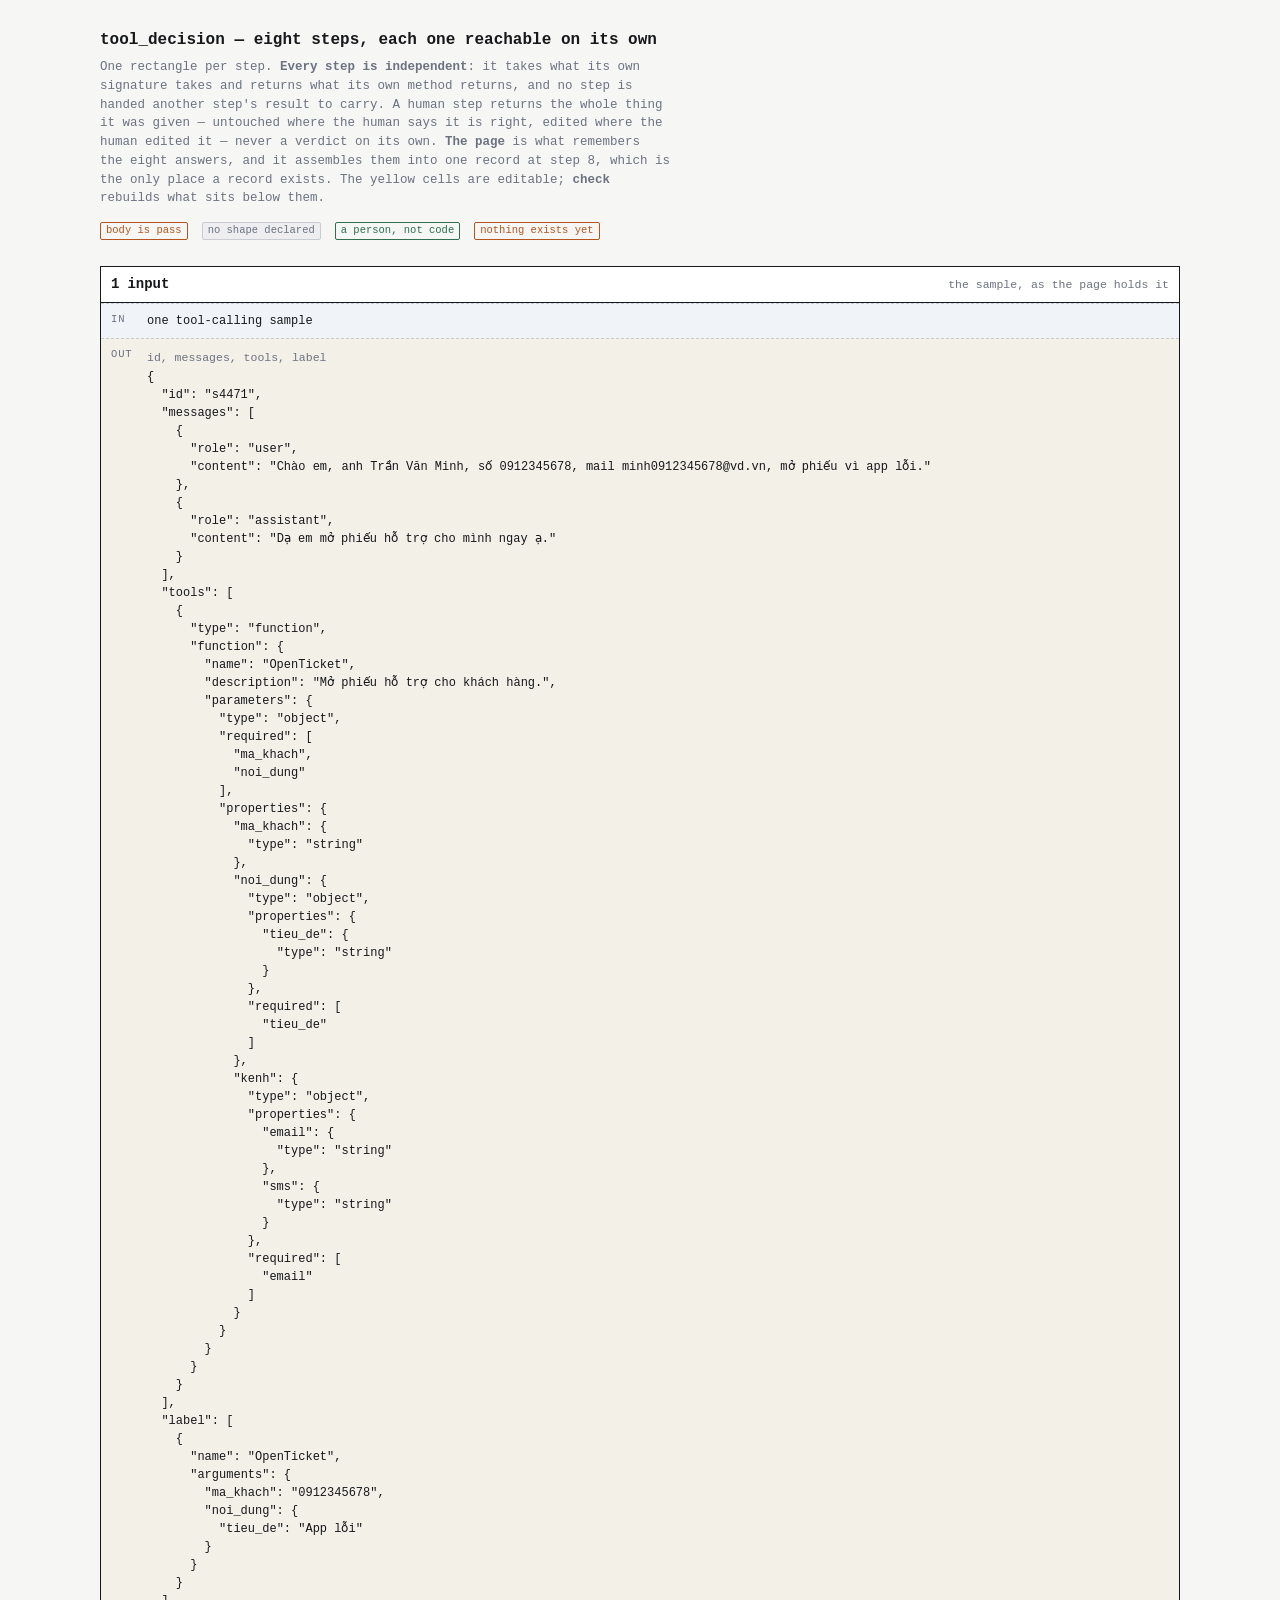
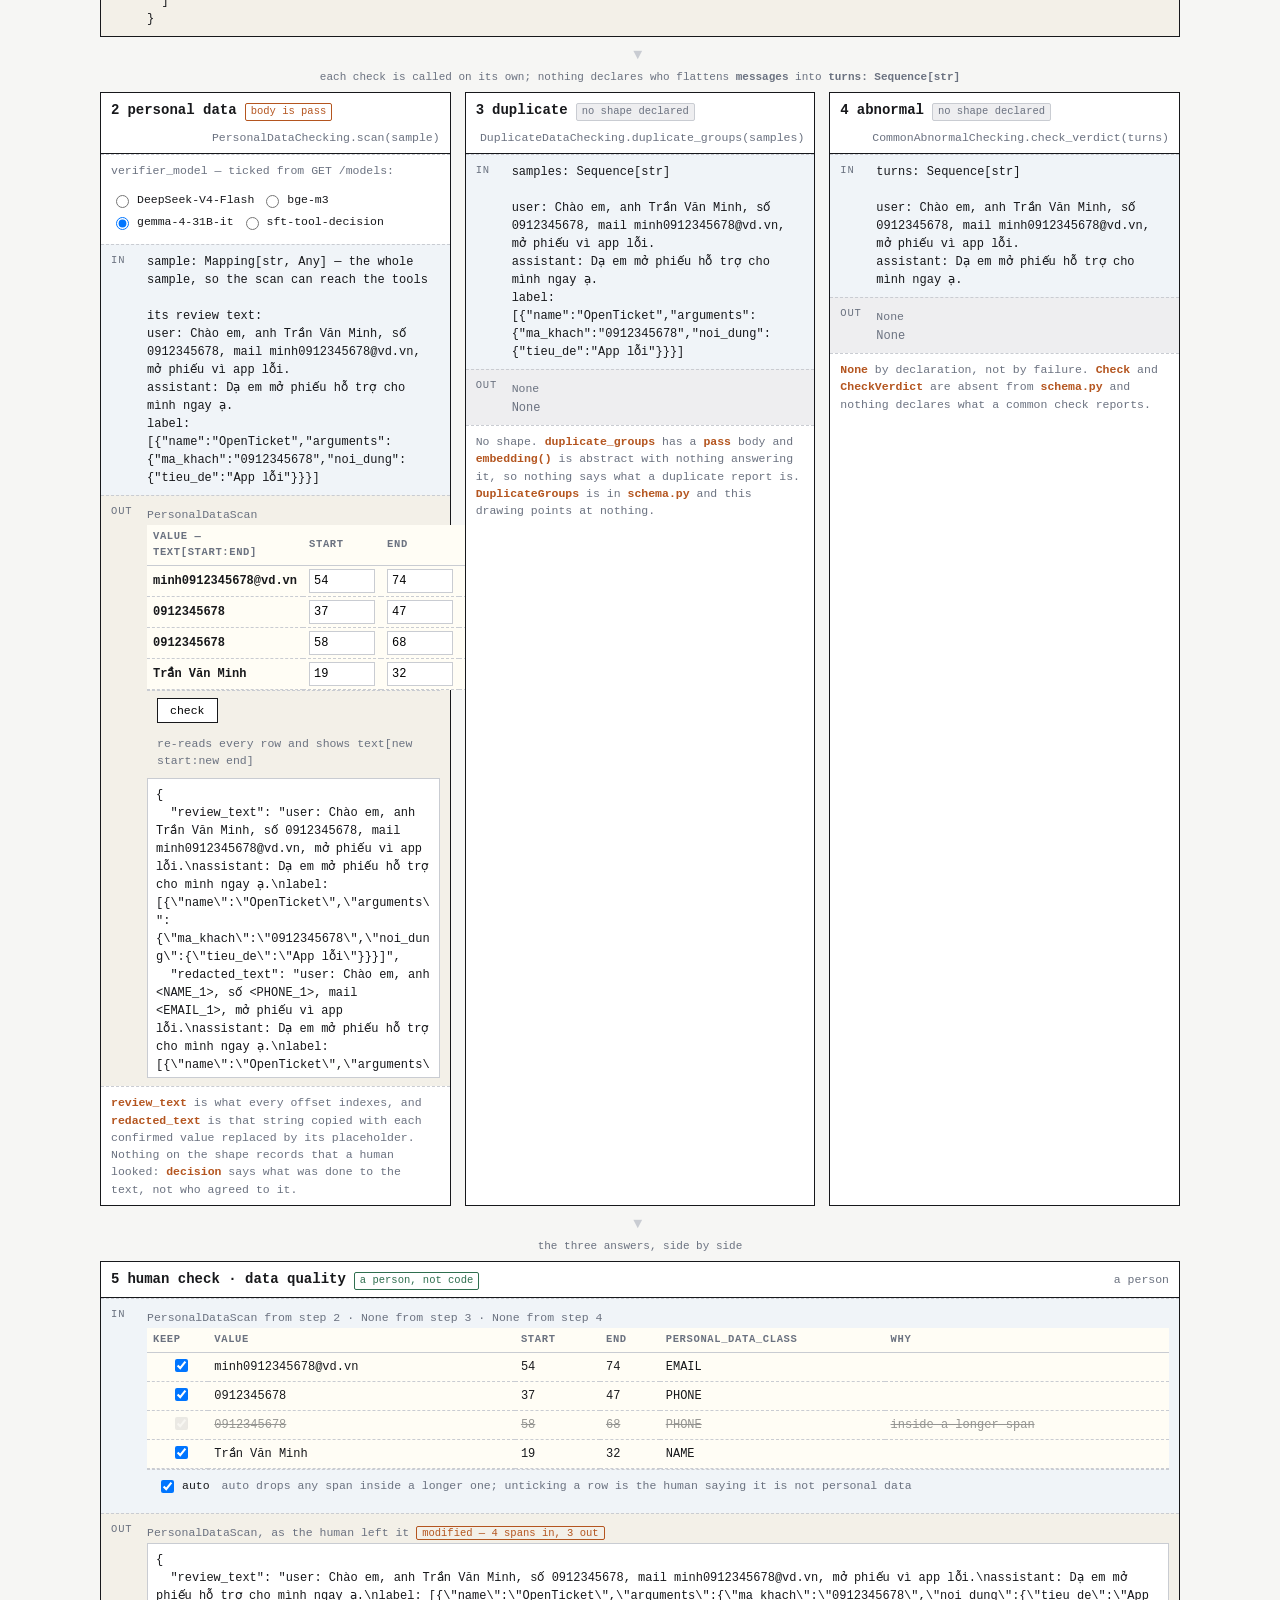
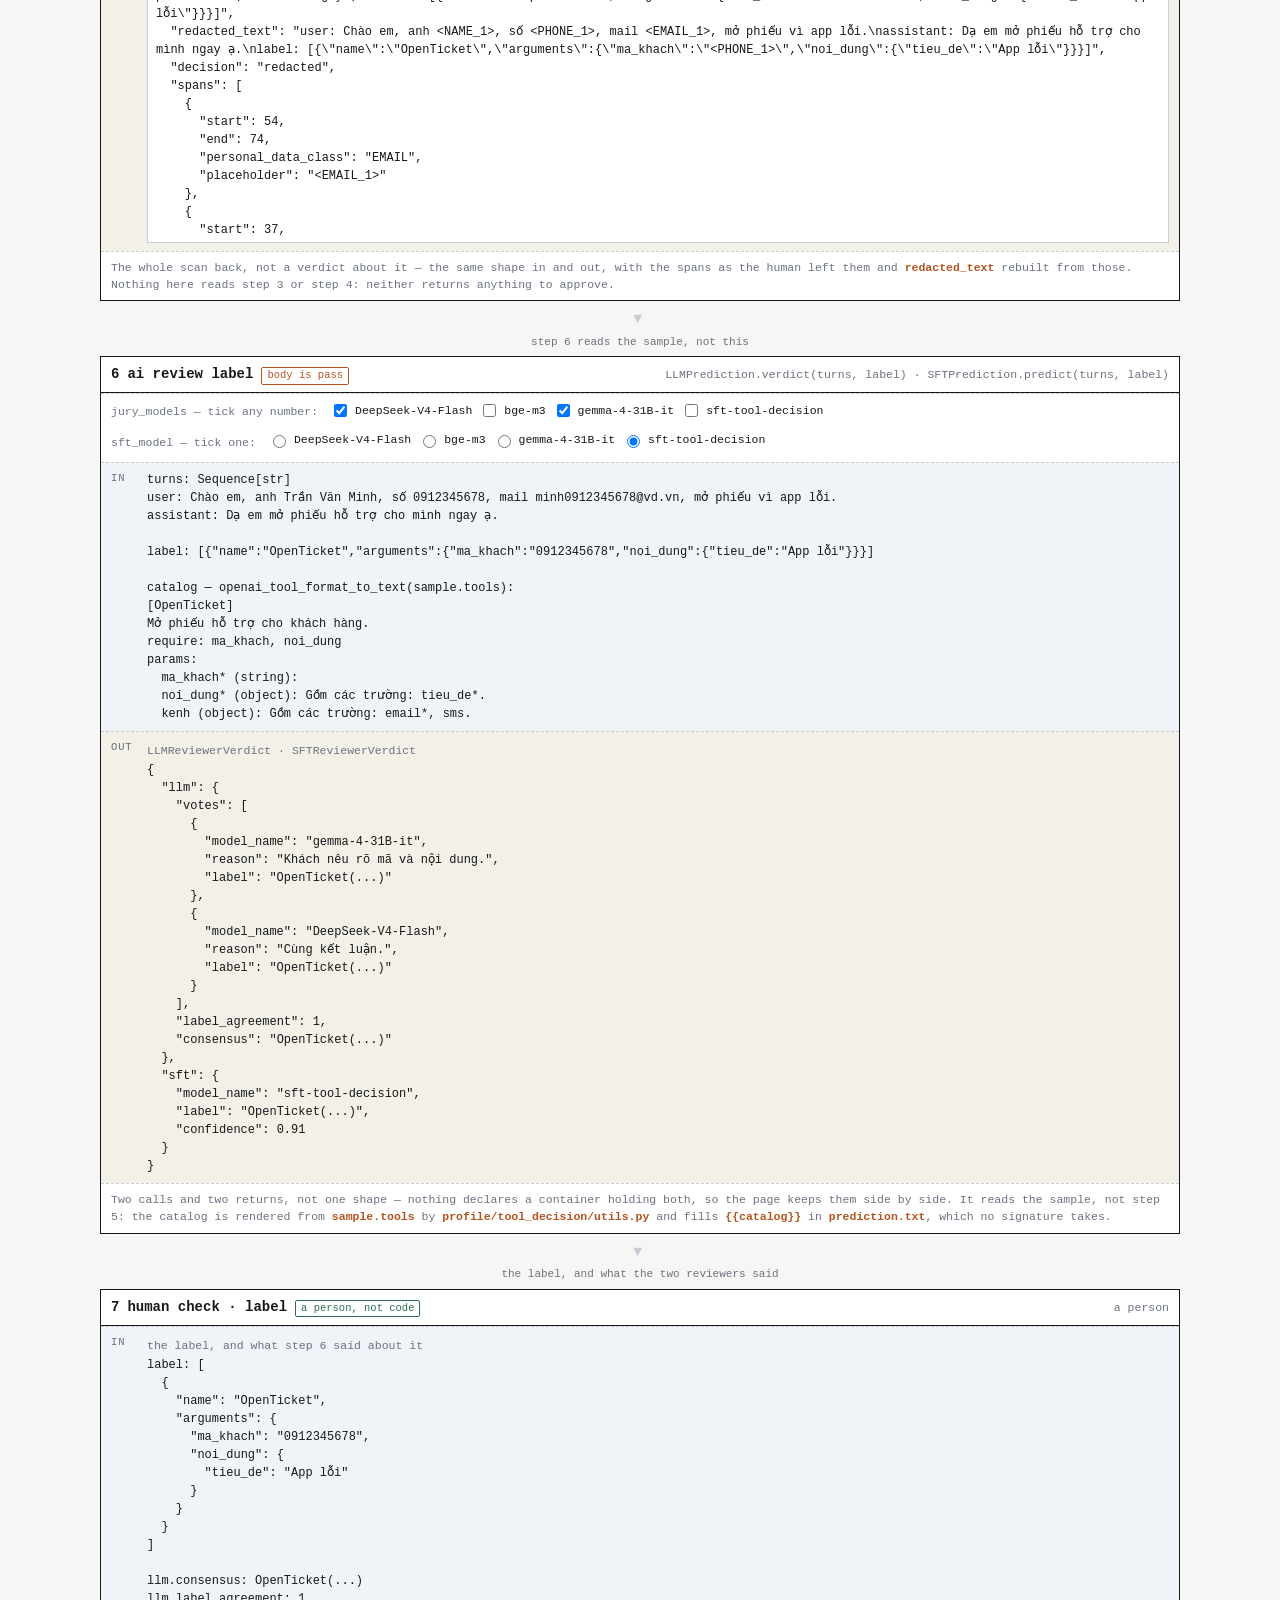
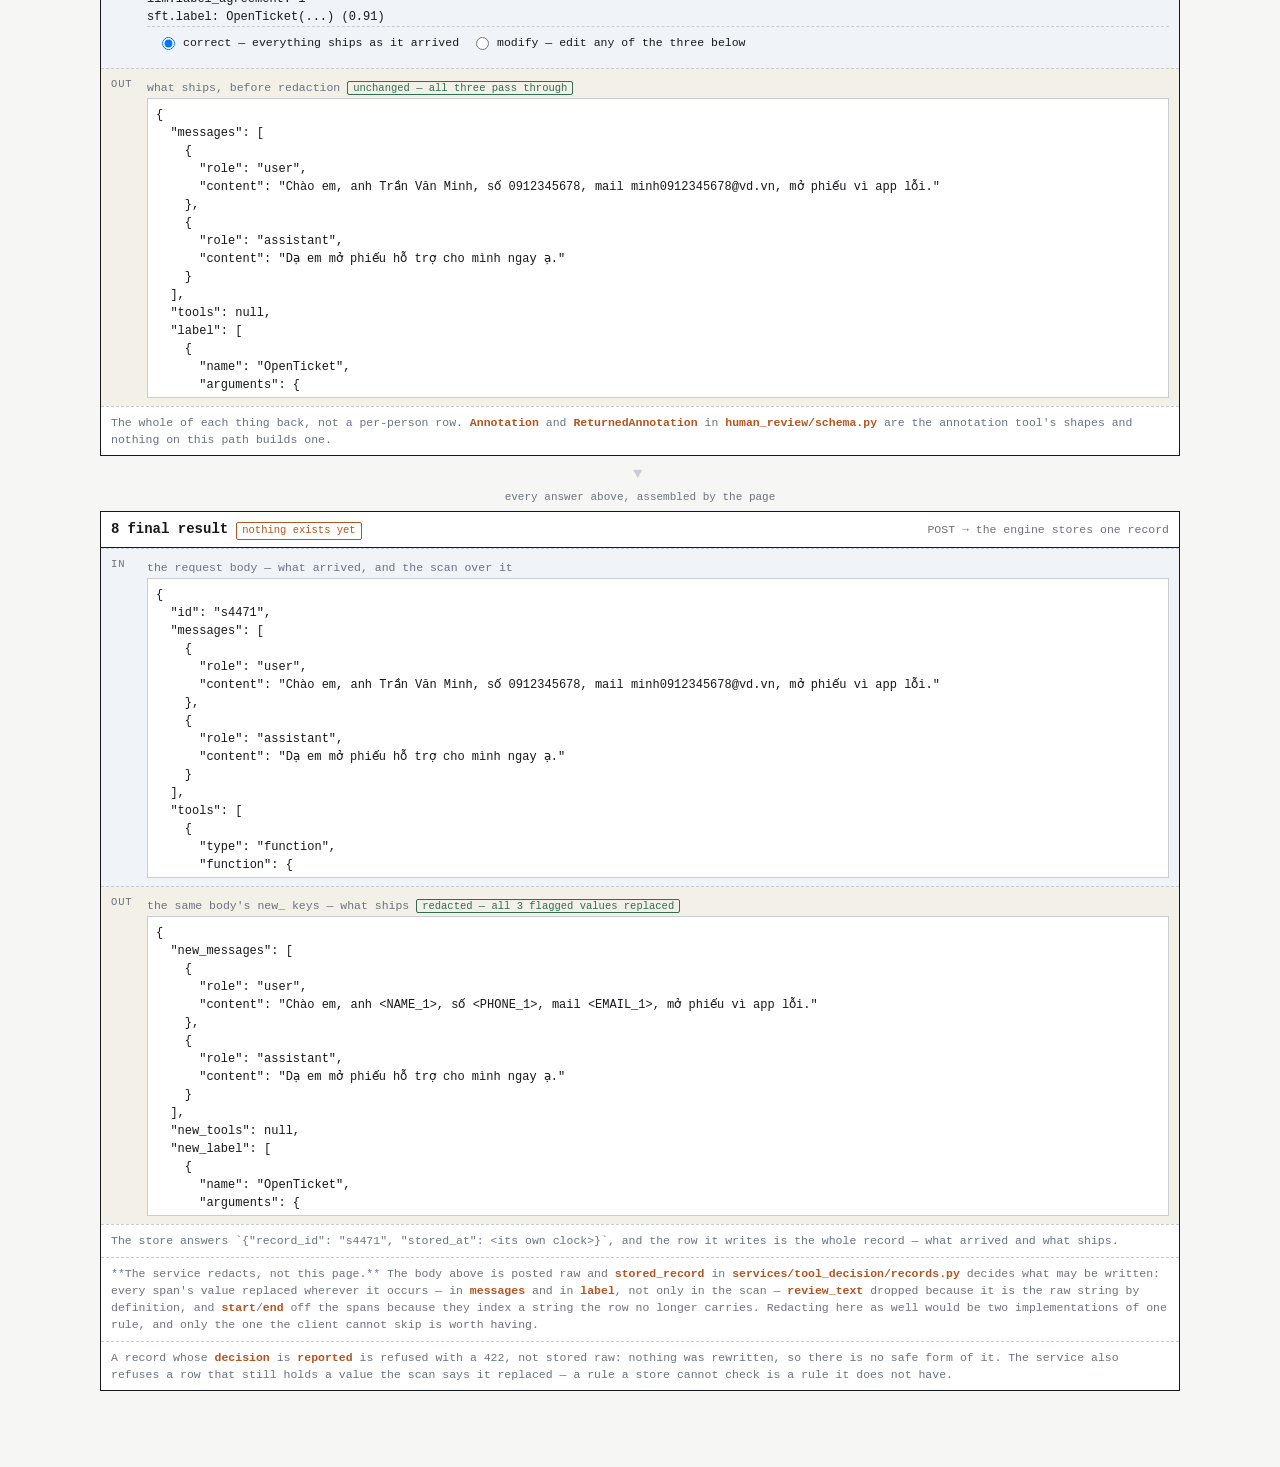
==== src/dataforce/edge/static/index.html @ 1a8d6931 "feat(edge): a services axis, the store, and a page that draws the flow `services/tool_decision/` is " ====
<!doctype html>
<meta charset="utf-8">
<meta name="viewport" content="width=device-width, initial-scale=1">
<title>tool_decision · the flow</title>
<style>
  :root {
    --ink: #17181b; --dim: #6b7280; --line: #c9ccd2; --bg: #f6f6f4;
    --box: #fff; --in: #f0f4f8; --out: #f3f0e8; --none: #eeeef0;
    --mark: #b4551f; --ok: #2f6f4f; --edit: #fffdf5;
  }
  * { box-sizing: border-box; }
  body {
    margin: 0; padding: 28px 20px 80px; background: var(--bg); color: var(--ink);
    font: 14px/1.5 ui-monospace, "SF Mono", Menlo, Consolas, monospace;
  }
  header, main { max-width: 1080px; margin: 0 auto; }
  header { margin-bottom: 26px; }
  h1 { font-size: 16px; font-weight: 600; margin: 0 0 6px; }
  .sub { color: var(--dim); font-size: 12.5px; max-width: 76ch; }
  .legend { margin-top: 14px; display: flex; flex-wrap: wrap; gap: 6px 14px; font-size: 11.5px; }

  .row { display: grid; gap: 14px; }
  .row.fan { grid-template-columns: repeat(3, 1fr); }
  @media (max-width: 820px) { .row.fan { grid-template-columns: 1fr; } }

  .arrow { color: var(--line); text-align: center; padding: 8px 0 6px; font-size: 15px; letter-spacing: .3em; }
  .arrow span { color: var(--dim); font-size: 11px; letter-spacing: 0; display: block; margin-top: 2px; }

  .step { border: 1.5px solid var(--ink); background: var(--box); }
  .head { border-bottom: 1.5px solid var(--ink); padding: 7px 10px;
          display: flex; align-items: baseline; gap: 8px; flex-wrap: wrap; }
  .n { font-weight: 700; }
  .title { font-weight: 600; }
  .src { color: var(--dim); font-size: 11.5px; margin-left: auto; }
  .tag { font-size: 10.5px; border: 1px solid var(--line); padding: 0 5px; border-radius: 2px; color: var(--dim); }
  .tag.pass { color: var(--mark); border-color: var(--mark); }
  .tag.noshape { color: var(--dim); background: var(--none); }
  .tag.person { color: var(--ok); border-color: var(--ok); }
  .tag.none { color: var(--mark); border-color: var(--mark); }

  .io { display: grid; grid-template-columns: 46px 1fr; border-top: 1px dashed var(--line); }
  .io .lab { padding: 8px 0 8px 10px; font-size: 10.5px; color: var(--dim);
             letter-spacing: .08em; text-transform: uppercase; }
  .io .val { padding: 8px 10px 8px 0; min-width: 0; }
  .io.in { background: var(--in); } .io.out { background: var(--out); } .io.nul { background: var(--none); }
  pre { margin: 0; white-space: pre-wrap; word-break: break-word; font-size: 12px; }
  pre.big { max-height: 300px; overflow: auto; background: #fff; border: 1px solid var(--line); padding: 7px 8px; }
  .nul pre { color: var(--dim); }
  .why { color: var(--dim); font-size: 11.5px; padding: 7px 10px; border-top: 1px dashed var(--line); }
  .why b { color: var(--mark); font-weight: 600; }

  table { border-collapse: collapse; width: 100%; font-size: 12px; background: var(--edit); }
  th { text-align: left; font-weight: 600; font-size: 10.5px; color: var(--dim);
       text-transform: uppercase; letter-spacing: .06em; padding: 4px 6px; border-bottom: 1px solid var(--line); }
  td { padding: 3px 6px; border-bottom: 1px dashed var(--line); vertical-align: middle; }
  input, textarea { font: inherit; font-size: 12px; border: 1px solid var(--line); background: #fff;
                    padding: 2px 4px; width: 100%; min-width: 0; }
  textarea { min-height: 68px; resize: vertical; background: var(--edit); }
  input.num { width: 5.5em; }
  .value { font-weight: 600; }
  .value.bad { color: var(--mark); font-weight: 400; }
  .dropped { opacity: .45; text-decoration: line-through; }
  button { font: inherit; font-size: 11.5px; border: 1.5px solid var(--ink); background: #fff;
           padding: 3px 12px; cursor: pointer; }
  button:hover { background: var(--ink); color: #fff; }
  .bar { padding: 7px 10px 9px; display: flex; align-items: center; gap: 12px;
         flex-wrap: wrap; font-size: 11.5px; border-top: 1px dashed var(--line); }
  label.mode { display: inline-flex; align-items: center; gap: 5px; cursor: pointer; }
  label.mode input { width: auto; }
  .note { color: var(--dim); }
  .state { font-size: 10.5px; border: 1px solid var(--ok); color: var(--ok); padding: 0 5px; border-radius: 2px; }
  .state.edited { border-color: var(--mark); color: var(--mark); }
  .hidden { display: none; }
</style>

<header>
  <h1>tool_decision — eight steps, each one reachable on its own</h1>
  <div class="sub">
    One rectangle per step. <b>Every step is independent</b>: it takes what its own signature takes
    and returns what its own method returns, and no step is handed another step's result to carry.
    A human step returns the whole thing it was given — untouched where the human says it is right,
    edited where the human edited it — never a verdict on its own. <b>The page</b> is what remembers
    the eight answers, and it assembles them into one record at step 8, which is the only place a
    record exists. The yellow cells are editable; <b>check</b> rebuilds what sits below them.
  </div>
  <div class="legend">
    <span class="tag pass">body is <code>pass</code></span>
    <span class="tag noshape">no shape declared</span>
    <span class="tag person">a person, not code</span>
    <span class="tag none">nothing exists yet</span>
  </div>
</header>

<main id="flow"></main>

<script>
// ---------------------------------------------------------------- the sample
const SAMPLE = {
  id: "s4471",
  messages: [
    { role: "user", content: "Chào em, anh Trần Văn Minh, số 0912345678, mail minh0912345678@vd.vn, mở phiếu vì app lỗi." },
    { role: "assistant", content: "Dạ em mở phiếu hỗ trợ cho mình ngay ạ." }
  ],
  tools: [{
    type: "function",
    function: {
      name: "OpenTicket",
      description: "Mở phiếu hỗ trợ cho khách hàng.",
      parameters: {
        type: "object",
        required: ["ma_khach", "noi_dung"],
        properties: {
          ma_khach: { type: "string" },
          noi_dung: { type: "object", properties: { tieu_de: { type: "string" } }, required: ["tieu_de"] },
          kenh: { type: "object", properties: { email: { type: "string" }, sms: { type: "string" } }, required: ["email"] }
        }
      }
    }
  }],
  label: [{ name: "OpenTicket", arguments: { ma_khach: "0912345678", noi_dung: { tieu_de: "App lỗi" } } }]
};

const TURNS = SAMPLE.messages.map(m => m.role + ": " + m.content);
const REVIEW_TEXT = TURNS.join("\n") + "\nlabel: " + JSON.stringify(SAMPLE.label);

const CATALOG =
`[OpenTicket]
Mở phiếu hỗ trợ cho khách hàng.
require: ma_khach, noi_dung
params:
  ma_khach* (string):
  noi_dung* (object): Gồm các trường: tieu_de*.
  kenh (object): Gồm các trường: email*, sms.`;

// Offsets are found in the text rather than written down, so every `start`/`end` is one the check
// button can reproduce.
function spanAt(value, personal_data_class, placeholder, from = 0) {
  const start = REVIEW_TEXT.indexOf(value, from);
  return { start, end: start + value.length, personal_data_class, placeholder };
}

// In the order the four scans are declared, which is what resolves an overlap. The nesting is the
// one the docstring names: the digit run inside the email is in reach of the phone scan too, so
// the same value is claimed twice and step 5 has a real case to resolve.
const EMAIL = spanAt("minh0912345678@vd.vn", "EMAIL", "<EMAIL_1>");
const SPANS = [
  EMAIL,
  spanAt("0912345678", "PHONE", "<PHONE_1>"),
  spanAt("0912345678", "PHONE", "<PHONE_1>", EMAIL.start),
  spanAt("Trần Văn Minh", "NAME", "<NAME_1>")
];

const LLM = {
  votes: [
    { model_name: "gemma-4-31B-it",    reason: "Khách nêu rõ mã và nội dung.", label: "OpenTicket(...)" },
    { model_name: "DeepSeek-V4-Flash", reason: "Cùng kết luận.",               label: "OpenTicket(...)" }
  ],
  label_agreement: 1.0,
  consensus: "OpenTicket(...)"
};
const SFT = { model_name: "sft-tool-decision", label: "OpenTicket(...)", confidence: 0.91 };

// What `GET /models` answers: every `config/model/<name>.json` this deployment has. Read once,
// because a served model is a file and files do not change while a reviewer is reading one sample.
const SERVED = ["DeepSeek-V4-Flash", "bge-m3", "gemma-4-31B-it", "sft-tool-decision"];
const TICKED = { verifier: "gemma-4-31B-it", jury: ["gemma-4-31B-it", "DeepSeek-V4-Flash"], sft: "sft-tool-decision" };

// ------------------------------------------------------------------ plumbing
const $ = id => document.getElementById(id);
const esc = s => String(s).replace(/[&<>"]/g, c => ({ "&": "&amp;", "<": "&lt;", ">": "&gt;", '"': "&quot;" }[c]));
const code = s => esc(s).replace(/`([^`]+)`/g, "<b>$1</b>");
const json = v => JSON.stringify(v, null, 2);
const same = (a, b) => json(a) === json(b);

// text[start:end], or why it is not readable. What the check button in step 2 answers.
function slicedValue(start, end) {
  if (!Number.isInteger(start) || !Number.isInteger(end)) return { bad: "not an integer" };
  if (start < 0 || end > REVIEW_TEXT.length) return { bad: "outside the text (0.." + REVIEW_TEXT.length + ")" };
  if (end <= start) return { bad: "end is not past start" };
  return { text: REVIEW_TEXT.slice(start, end) };
}

// A span inside a longer span is dropped: the outermost wins. What step 5 does on `auto`.
function outermostSpans(spans) {
  return spans.map((s, i) => ({
    ...s, i,
    inside: spans.some((o, j) => j !== i && o.start <= s.start && s.end <= o.end && (o.end - o.start) > (s.end - s.start))
  }));
}

function band(kind, label, body, type) {
  const nul = body === "None";
  return `<div class="io ${kind}${nul ? " nul" : ""}">
    <div class="lab">${label}</div>
    <div class="val">${type ? `<span class="src">${esc(type)}</span>` : ""}<pre>${esc(body)}</pre></div>
  </div>`;
}
function head(n, title, tag, src) {
  const t = tag ? `<span class="tag ${tag[0]}">${tag[1]}</span>` : "";
  return `<div class="head"><span class="n">${n}</span><span class="title">${title}</span>${t}<span class="src">${esc(src)}</span></div>`;
}
const why = t => `<div class="why">${code(t)}</div>`;
const arrow = t => `<div class="arrow">▼${t ? `<span>${code(t)}</span>` : ""}</div>`;

// ------------------------------------------------------------------ the steps
const stepInput = () => `<section class="step">
  ${head(1, "input", null, "the sample, as the page holds it")}
  ${band("in", "in", "one tool-calling sample")}
  ${band("out", "out", json(SAMPLE), "id, messages, tools, label")}
</section>`;

const stepPersonal = () => `<section class="step">
  ${head(2, "personal data", ["pass", "body is pass"], "PersonalDataChecking.scan(sample)")}
  <div class="bar"><span class="note">verifier_model — ticked from <code>GET /models</code>:</span>
    <span id="verifier-ticks"></span></div>
  ${band("in", "in", "sample: Mapping[str, Any] — the whole sample, so the scan can reach the tools\n\nits review text:\n" + REVIEW_TEXT)}
  <div class="io out"><div class="lab">out</div><div class="val">
    <span class="src">PersonalDataScan</span>
    <table id="span-table"><thead><tr>
      <th style="width:26%">value — text[start:end]</th><th>start</th><th>end</th>
      <th style="width:20%">personal_data_class</th><th style="width:20%">placeholder</th>
    </tr></thead><tbody></tbody></table>
    <div class="bar"><button id="span-check">check</button>
      <span class="note">re-reads every row and shows <code>text[new start:new end]</code></span></div>
    <pre id="scan-json" class="big"></pre>
  </div></div>
  ${why("`review_text` is what every offset indexes, and `redacted_text` is that string copied with each confirmed value replaced by its placeholder. Nothing on the shape records that a human looked: `decision` says what was done to the text, not who agreed to it.")}
</section>`;

const stepDuplicate = () => `<section class="step">
  ${head(3, "duplicate", ["noshape", "no shape declared"], "DuplicateDataChecking.duplicate_groups(samples)")}
  ${band("in", "in", "samples: Sequence[str]\n\n" + REVIEW_TEXT)}
  ${band("out", "out", "None", "None")}
  ${why("No shape. `duplicate_groups` has a `pass` body and `embedding()` is abstract with nothing answering it, so nothing says what a duplicate report is. `DuplicateGroups` is in `schema.py` and this drawing points at nothing.")}
</section>`;

const stepAbnormal = () => `<section class="step">
  ${head(4, "abnormal", ["noshape", "no shape declared"], "CommonAbnormalChecking.check_verdict(turns)")}
  ${band("in", "in", "turns: Sequence[str]\n\n" + TURNS.join("\n"))}
  ${band("out", "out", "None", "None")}
  ${why("`None` by declaration, not by failure. `Check` and `CheckVerdict` are absent from `schema.py` and nothing declares what a common check reports.")}
</section>`;

const stepHumanQuality = () => `<section class="step">
  ${head(5, "human check · data quality", ["person", "a person, not code"], "a person")}
  <div class="io in"><div class="lab">in</div><div class="val">
    <span class="src">PersonalDataScan from step 2 · None from step 3 · None from step 4</span>
    <table id="approve-table"><thead><tr>
      <th style="width:6%">keep</th><th style="width:30%">value</th><th>start</th><th>end</th>
      <th style="width:22%">personal_data_class</th><th>why</th>
    </tr></thead><tbody></tbody></table>
    <div class="bar">
      <label class="mode"><input type="checkbox" id="auto" checked> auto</label>
      <span class="note">auto drops any span inside a longer one; unticking a row is the human saying it is not personal data</span>
    </div>
  </div></div>
  <div class="io out"><div class="lab">out</div><div class="val">
    <span class="src">PersonalDataScan, as the human left it <span id="state-5" class="state"></span></span>
    <pre id="out-5" class="big"></pre>
  </div></div>
  ${why("The whole scan back, not a verdict about it — the same shape in and out, with the spans as the human left them and `redacted_text` rebuilt from those. Nothing here reads step 3 or step 4: neither returns anything to approve.")}
</section>`;

const stepAiReview = () => `<section class="step">
  ${head(6, "ai review label", ["pass", "body is pass"], "LLMPrediction.verdict(turns, label) · SFTPrediction.predict(turns, label)")}
  <div class="bar"><span class="note">jury_models — tick any number:</span>
    <span id="jury-ticks"></span></div>
  <div class="bar" style="border: 0; padding-top: 0"><span class="note">sft_model — tick one:</span>
    <span id="sft-ticks"></span></div>
  ${band("in", "in", "turns: Sequence[str]\n" + TURNS.join("\n")
    + "\n\nlabel: " + JSON.stringify(SAMPLE.label)
    + "\n\ncatalog — openai_tool_format_to_text(sample.tools):\n" + CATALOG)}
  ${band("out", "out", json({ llm: LLM, sft: SFT }), "LLMReviewerVerdict · SFTReviewerVerdict")}
  ${why("Two calls and two returns, not one shape — nothing declares a container holding both, so the page keeps them side by side. It reads the sample, not step 5: the catalog is rendered from `sample.tools` by `profile/tool_decision/utils.py` and fills `{{catalog}}` in `prediction.txt`, which no signature takes.")}
</section>`;

const stepHumanReview = () => `<section class="step">
  ${head(7, "human check · label", ["person", "a person, not code"], "a person")}
  <div class="io in"><div class="lab">in</div><div class="val">
    <span class="src">the label, and what step 6 said about it</span>
    <pre>${esc("label: " + json(SAMPLE.label) + "\n\nllm.consensus: " + LLM.consensus
      + "\nllm.label_agreement: " + LLM.label_agreement
      + "\nsft.label: " + SFT.label + " (" + SFT.confidence + ")")}</pre>
    <div class="bar">
      <label class="mode"><input type="radio" name="verdict" id="v-correct" checked> correct — everything ships as it arrived</label>
      <label class="mode"><input type="radio" name="verdict" id="v-modify"> modify — edit any of the three below</label>
    </div>
    <div id="label-editor" class="hidden" style="padding: 0 10px 9px 0">
      <div class="bar" style="border: 0; padding-left: 10px">messages</div>
      <textarea id="messages-text"></textarea>
      <div class="bar" style="border: 0; padding-left: 10px">tools — left alone means <code>new_tools</code> stays null</div>
      <textarea id="tools-text"></textarea>
      <div class="bar" style="border: 0; padding-left: 10px">label</div>
      <textarea id="label-text"></textarea>
      <div class="bar" style="border: 0; padding-left: 0">
        <button id="label-check">check</button>
        <span class="note" id="label-note"></span>
      </div>
    </div>
  </div></div>
  <div class="io out"><div class="lab">out</div><div class="val">
    <span class="src">what ships, before redaction <span id="state-7" class="state"></span></span>
    <pre id="out-7" class="big"></pre>
  </div></div>
  ${why("The whole of each thing back, not a per-person row. `Annotation` and `ReturnedAnnotation` in `human_review/schema.py` are the annotation tool's shapes and nothing on this path builds one.")}
</section>`;

const stepStore = () => `<section class="step">
  ${head(8, "final result", ["none", "nothing exists yet"], "POST → the engine stores one record")}
  <div class="io in"><div class="lab">in</div><div class="val">
    <span class="src">the request body — what arrived, and the scan over it</span>
    <pre id="record" class="big"></pre>
  </div></div>
  <div class="io out"><div class="lab">out</div><div class="val">
    <span class="src">the same body's <code>new_</code> keys — what ships
      <span id="state-8" class="state"></span></span>
    <pre id="stored" class="big"></pre>
  </div></div>
  <div class="why" id="row-note"></div>
  ${why("**The service redacts, not this page.** The body above is posted raw and `stored_record` in `services/tool_decision/records.py` decides what may be written: every span's value replaced wherever it occurs — in `messages` and in `label`, not only in the scan — `review_text` dropped because it is the raw string by definition, and `start`/`end` off the spans because they index a string the row no longer carries. Redacting here as well would be two implementations of one rule, and only the one the client cannot skip is worth having.")}
  ${why("A record whose `decision` is `reported` is refused with a 422, not stored raw: nothing was rewritten, so there is no safe form of it. The service also refuses a row that still holds a value the scan says it replaced — a rule a store cannot check is a rule it does not have.")}
</section>`;

// ---------------------------------------------------------------- the drawing
$("flow").innerHTML =
  `<div class="row">${stepInput()}</div>`
  + arrow("each check is called on its own; nothing declares who flattens `messages` into `turns: Sequence[str]`")
  + `<div class="row fan">${stepPersonal()}${stepDuplicate()}${stepAbnormal()}</div>`
  + arrow("the three answers, side by side")
  + `<div class="row">${stepHumanQuality()}</div>`
  + arrow("step 6 reads the sample, not this")
  + `<div class="row">${stepAiReview()}</div>`
  + arrow("the label, and what the two reviewers said")
  + `<div class="row">${stepHumanReview()}</div>`
  + arrow("every answer above, assembled by the page")
  + `<div class="row">${stepStore()}</div>`;

// ------------------------------------------------------------------ behaviour
$("span-table").querySelector("tbody").innerHTML = SPANS.map((s, i) => `<tr>
  <td class="value" data-value="${i}"></td>
  <td><input class="num" data-f="start" data-i="${i}" value="${s.start}"></td>
  <td><input class="num" data-f="end" data-i="${i}" value="${s.end}"></td>
  <td><input data-f="personal_data_class" data-i="${i}" value="${esc(s.personal_data_class)}"></td>
  <td><input data-f="placeholder" data-i="${i}" value="${esc(s.placeholder)}"></td>
</tr>`).join("");

// Every span as the rows currently read, not as SPANS declared them.
function editedSpans() {
  return SPANS.map((_, i) => {
    const at = f => $("span-table").querySelector(`[data-f="${f}"][data-i="${i}"]`).value;
    return {
      start: parseInt(at("start"), 10), end: parseInt(at("end"), 10),
      personal_data_class: at("personal_data_class"), placeholder: at("placeholder")
    };
  });
}

// `review_text` copied and every span's slice replaced by its placeholder, longest value first so
// a shorter value inside a longer one cannot cut it. None of these spans is confirmed by a model
// here, so this is the shape of the answer rather than the answer.
function redactedText(spans) {
  const ordered = [...spans].sort((a, b) => (b.end - b.start) - (a.end - a.start));
  let text = REVIEW_TEXT;
  for (const s of ordered) {
    const got = slicedValue(s.start, s.end);
    if (!got.bad) text = text.split(got.text).join(s.placeholder);
  }
  return text;
}

// Step 2's answer, and step 5's: one shape, with the spans the human left on it.
function scanOf(spans) {
  return {
    review_text: REVIEW_TEXT,
    redacted_text: spans.length ? redactedText(spans) : null,
    decision: spans.length ? "redacted" : "reported",
    spans
  };
}
const scanFromCheck = () => scanOf(editedSpans());

// One box per row, and `auto` on top of it: a row inside a longer span is dropped whatever the box
// says, and the box is what the human said about the rows auto left alone.
const KEPT = SPANS.map(() => true);
const markedSpans = () => outermostSpans(editedSpans()).map(s => ({
  ...s, dropped: ($("auto").checked && s.inside) || !KEPT[s.i]
}));
const scanFromHuman = () => scanOf(
  markedSpans().filter(s => !s.dropped).map(({ i, inside, dropped, ...s }) => s)
);

// Every value replaced wherever it occurs, longest first. Applied to the whole subtree, because a
// value redacted in one field and left in another is not redacted.
function redactedNode(node, pairs) {
  if (typeof node === "string") {
    return pairs.reduce((text, [value, placeholder]) => text.split(value).join(placeholder), node);
  }
  if (Array.isArray(node)) return node.map(n => redactedNode(n, pairs));
  if (node && typeof node === "object") {
    return Object.fromEntries(Object.entries(node).map(([k, v]) => [k, redactedNode(v, pairs)]));
  }
  return node;
}

// Step 7's answer: each of the three, whole, as it arrived or as the human typed it. A box the
// human did not open reads back what was in it, so `correct` and an untouched editor agree.
function editedJson(id, fallback) {
  if (!$("v-modify").checked) return fallback;
  const typed = $(id).value;
  try { return JSON.parse(typed); } catch { return { unparsed: typed }; }
}
const messagesFromHuman = () => editedJson("messages-text", SAMPLE.messages);
const labelFromHuman = () => editedJson("label-text", SAMPLE.label);

// `new_tools` is null where the catalog was not modified: an unmodified catalog has no new version
// to carry, and a copy of it under a second key would be one more thing to keep in step.
function toolsFromHuman() {
  if (!$("v-modify").checked) return null;
  const typed = $("tools-text").value;
  let parsed;
  try { parsed = JSON.parse(typed); } catch { return { unparsed: typed }; }
  return same(parsed, SAMPLE.tools) ? null : parsed;
}

// What the row turned out to be, read off the row rather than asserted about it.
//
// Two things a reviewer can do that redaction cannot paper over.
//
// Unticking a span leaves its value in the row, so the row is redacted *as far as the reviewer
// allowed* and no further. And unticking a value that another kept value sits inside cuts it in
// half instead of leaving it whole -- replacement is by value across every field, so the phone
// inside an email the reviewer chose to keep still becomes `minh<PHONE_1>@vd.vn`. That is a
// containment test between the two *values*, not between their offsets: the offsets index
// `review_text` and the corruption happens in `messages` and `label`, which are other strings.
function rowFindings(row) {
  const valued = spans => spans
    .map(s => [slicedValue(s.start, s.end), s])
    .filter(([got]) => !got.bad)
    .map(([got, s]) => [got.text, s]);
  const marked = markedSpans();
  const kept = valued(marked.filter(s => !s.dropped));
  const dropped = valued(marked.filter(s => s.dropped));
  const flagged = [...new Set([...kept, ...dropped].map(([value]) => value))];
  // Only the three `new_` keys. The originals hold the raw content on purpose, so checking the
  // whole record would fail by design and prove nothing.
  const text = json({
    new_messages: row.new_messages, new_tools: row.new_tools, new_label: row.new_label
  });
  const conflicts = [];
  for (const [keptValue, k] of kept) {
    for (const [droppedValue, d] of dropped) {
      if (droppedValue !== keptValue && droppedValue.includes(keptValue)) {
        conflicts.push({ inner: k.personal_data_class, outer: d.personal_data_class, droppedValue });
      }
    }
  }
  return { flagged: flagged.length, left: flagged.filter(value => text.includes(value)), conflicts };
}

// The record the store is posted. What arrived is kept, and what ships sits beside it under
// `new_`: the human's edits applied, then every confirmed value replaced. Redaction runs after the
// edit, so a value the human typed is redacted too.
//
// The row therefore holds the raw content as well as the redacted content. That is what makes a
// review auditable -- you can see what changed -- and it means the redaction protects a reader of
// `new_*` and not the database: anything with this row has the values.
function recordAsPosted() {
  const scan = scanFromHuman();
  const pairs = scan.spans
    .map(s => [slicedValue(s.start, s.end), s.placeholder])
    .filter(([got]) => !got.bad)
    .map(([got, placeholder]) => [got.text, placeholder])
    .sort((a, b) => b[0].length - a[0].length);
  const tools = toolsFromHuman();
  return {
    id: SAMPLE.id,
    messages: SAMPLE.messages,
    tools: SAMPLE.tools,
    label: SAMPLE.label,
    new_messages: redactedNode(messagesFromHuman(), pairs),
    new_tools: tools === null ? null : redactedNode(tools, pairs),
    new_label: redactedNode(labelFromHuman(), pairs),
    personal_data: scan,
    duplicate: null,
    abnormal: null,
    llm: LLM,
    sft: SFT
  };
}

function paintAll() {
  // step 2 -- the value beside every row, and the scan as the rows read
  editedSpans().forEach((s, i) => {
    const cell = $("span-table").querySelector(`[data-value="${i}"]`);
    const got = slicedValue(s.start, s.end);
    cell.textContent = got.bad || got.text;
    cell.className = got.bad ? "value bad" : "value";
  });
  $("scan-json").textContent = json(scanFromCheck());

  // step 5 -- what auto and the human between them kept, and the scan handed back
  const auto = $("auto").checked;
  $("approve-table").querySelector("tbody").innerHTML = markedSpans().map(s => {
    const got = slicedValue(s.start, s.end);
    const nested = auto && s.inside;
    const box = `<input type="checkbox" data-keep="${s.i}"${KEPT[s.i] ? " checked" : ""}${nested ? " disabled" : ""}>`;
    const note = nested ? "inside a longer span" : (KEPT[s.i] ? "" : "not personal data");
    return `<tr class="${s.dropped ? "dropped" : ""}">
      <td>${box}</td><td>${esc(got.bad || got.text)}</td><td>${s.start}</td><td>${s.end}</td>
      <td>${esc(s.personal_data_class)}</td><td>${note}</td></tr>`;
  }).join("");

  const out5 = scanFromHuman();
  mark("state-5", same(out5.spans, SPANS),
    same(out5.spans, SPANS) ? "unchanged — the scan passes through"
      : `modified — ${SPANS.length} spans in, ${out5.spans.length} out`);
  $("out-5").textContent = json(out5);

  // step 7 -- correct passes all three on, modify replaces the ones the human typed
  const modify = $("v-modify").checked;
  $("label-editor").classList.toggle("hidden", !modify);
  const shipped = {
    messages: messagesFromHuman(), tools: toolsFromHuman(), label: labelFromHuman()
  };
  const changed = ["messages", "tools", "label"].filter(key =>
    key === "tools" ? shipped.tools !== null : !same(shipped[key], SAMPLE[key]));
  mark("state-7", changed.length === 0, changed.length
    ? `modified — ${changed.join(", ")}`
    : "unchanged — all three pass through");
  if (modify) {
    const unparsed = ["messages-text", "tools-text", "label-text"]
      .filter(id => { try { JSON.parse($(id).value); return false; } catch { return true; } });
    $("label-note").textContent = unparsed.length
      ? `not JSON: ${unparsed.join(", ")} — each ships as {unparsed: …}`
      : "all three parsed";
  }
  $("out-7").textContent = json(shipped);

  // step 8 -- what arrived, and what ships beside it
  const row = recordAsPosted();
  $("record").textContent = json({ id: row.id, messages: row.messages, tools: row.tools,
                                   label: row.label, personal_data: row.personal_data });
  {
    const found = rowFindings(row);
    const clean = found.left.length === 0 && found.conflicts.length === 0;
    const replaced = found.flagged - found.left.length;
    mark("state-8", clean, clean
      ? `redacted — all ${found.flagged} flagged values replaced`
      : found.left.length
        ? `${replaced} of ${found.flagged} flagged values replaced`
        : `${replaced} replaced, ${found.conflicts.length} cut in half`);
    $("stored").textContent = json({
      new_messages: row.new_messages, new_tools: row.new_tools, new_label: row.new_label
    });
    const notes = [`The store answers \`{"record_id": "${row.id}", "stored_at": <its own clock>}\``
      + ", and the row it writes is the whole record — what arrived and what ships."];
    if (found.left.length) {
      notes.push(`${found.left.length} flagged value(s) stay in this row, unticked by the reviewer: `
        + found.left.map(value => JSON.stringify(value)).join(", ")
        + ". The row is redacted as far as the reviewer allowed and no further.");
    }
    for (const c of found.conflicts) {
      notes.push(`${c.inner} sits inside ${JSON.stringify(c.droppedValue)}, which the reviewer `
        + `unticked as not personal. Replacing ${c.inner} cuts that value in half rather than `
        + "leaving it whole, so the row holds neither the value nor a clean placeholder. Which of "
        + "the two wins is not decided here.");
    }
    $("row-note").textContent = notes.join(" ");
  }
}

function mark(id, clean, text) {
  const el = $(id);
  el.textContent = text;
  el.className = clean ? "state" : "state edited";
}

// The three model pickers, drawn from what `GET /models` answered.
function paintTicks(id, kind, checked) {
  $(id).innerHTML = SERVED.map(name => {
    const on = kind === "jury" ? TICKED.jury.includes(name) : TICKED[kind] === name;
    return `<label class="mode"><input type="${checked}" data-pick="${kind}" value="${esc(name)}"`
      + `${on ? " checked" : ""}> ${esc(name)}</label>`;
  }).join(" ");
}
paintTicks("verifier-ticks", "verifier", "radio");
paintTicks("jury-ticks", "jury", "checkbox");
paintTicks("sft-ticks", "sft", "radio");

$("messages-text").value = json(SAMPLE.messages);
$("tools-text").value = json(SAMPLE.tools);
$("label-text").value = json(SAMPLE.label);
$("span-check").addEventListener("click", paintAll);
$("label-check").addEventListener("click", paintAll);
$("auto").addEventListener("change", paintAll);
$("v-correct").addEventListener("change", paintAll);
$("v-modify").addEventListener("change", paintAll);
// The tbody is rebuilt on every paint, so the listener sits on the table that survives it.
$("approve-table").addEventListener("change", event => {
  const at = event.target.getAttribute("data-keep");
  if (at === null) return;
  KEPT[Number(at)] = event.target.checked;
  paintAll();
});
paintAll();
</script>
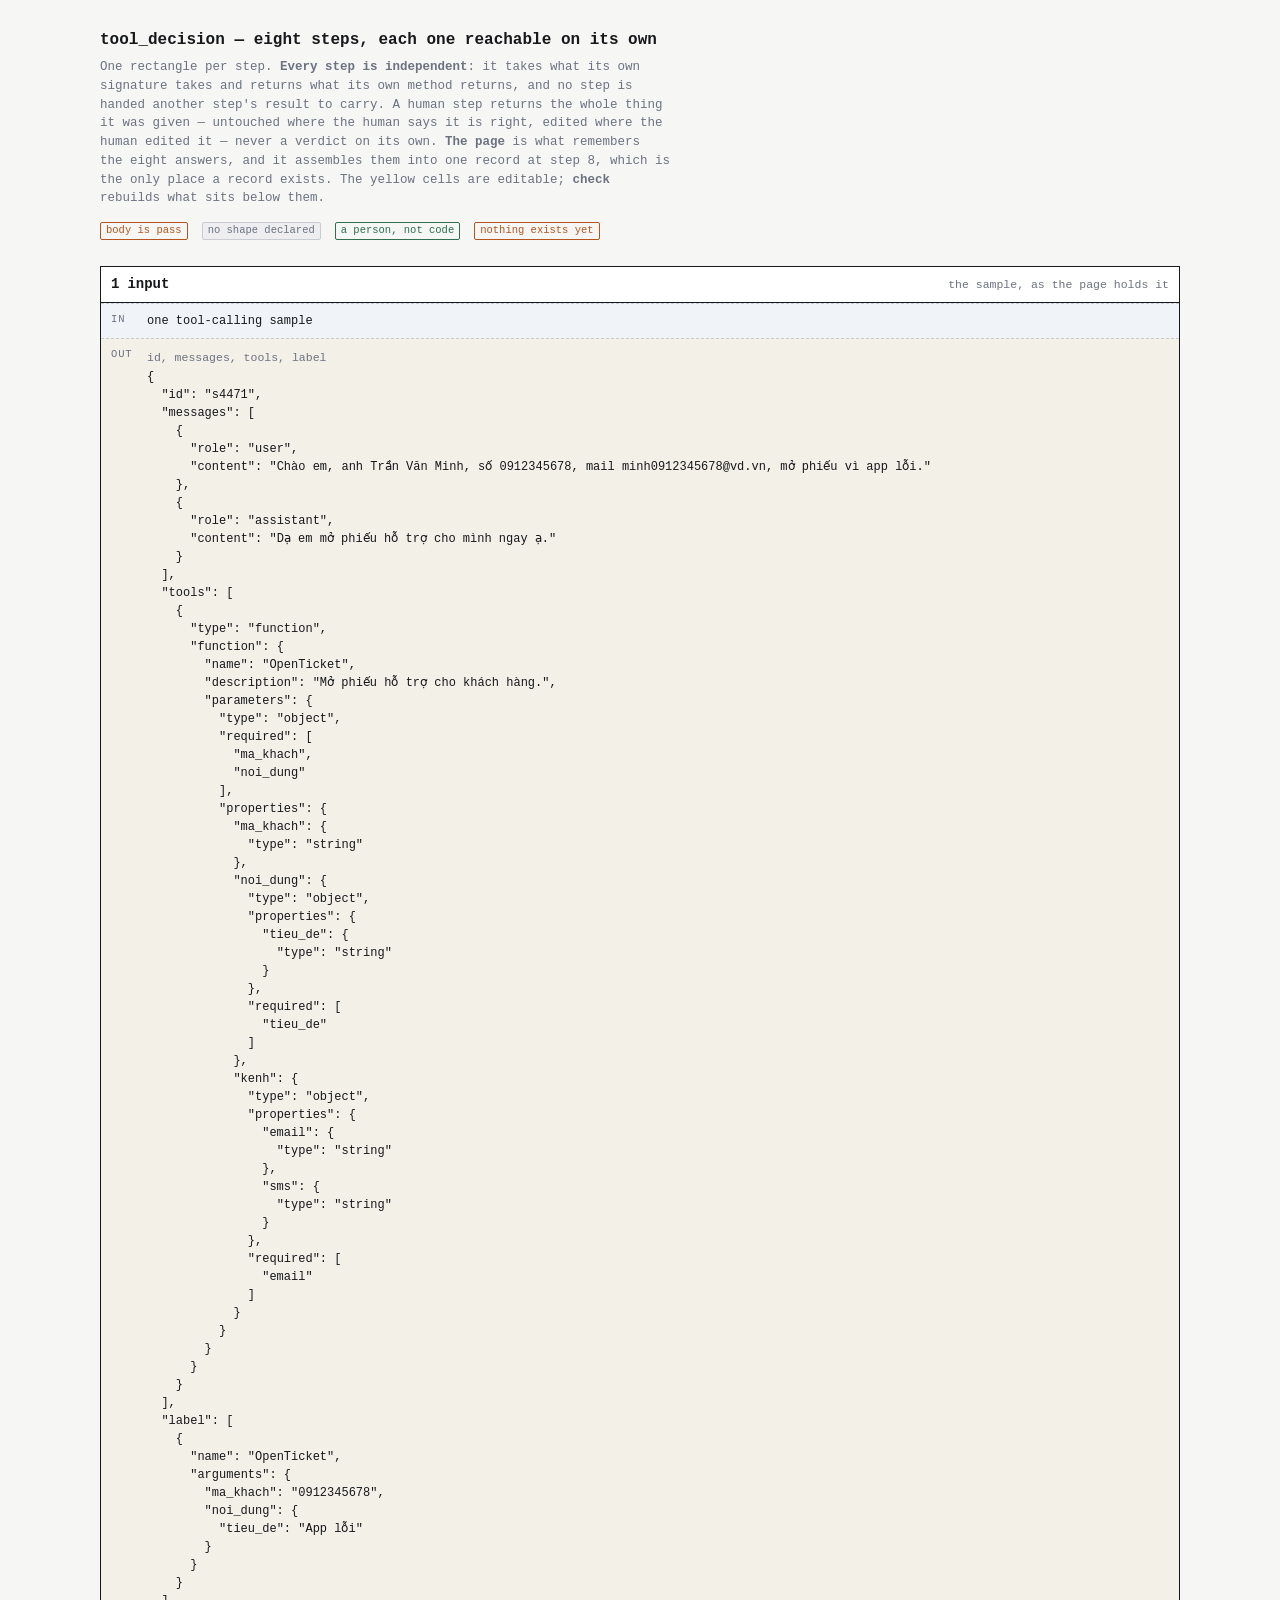
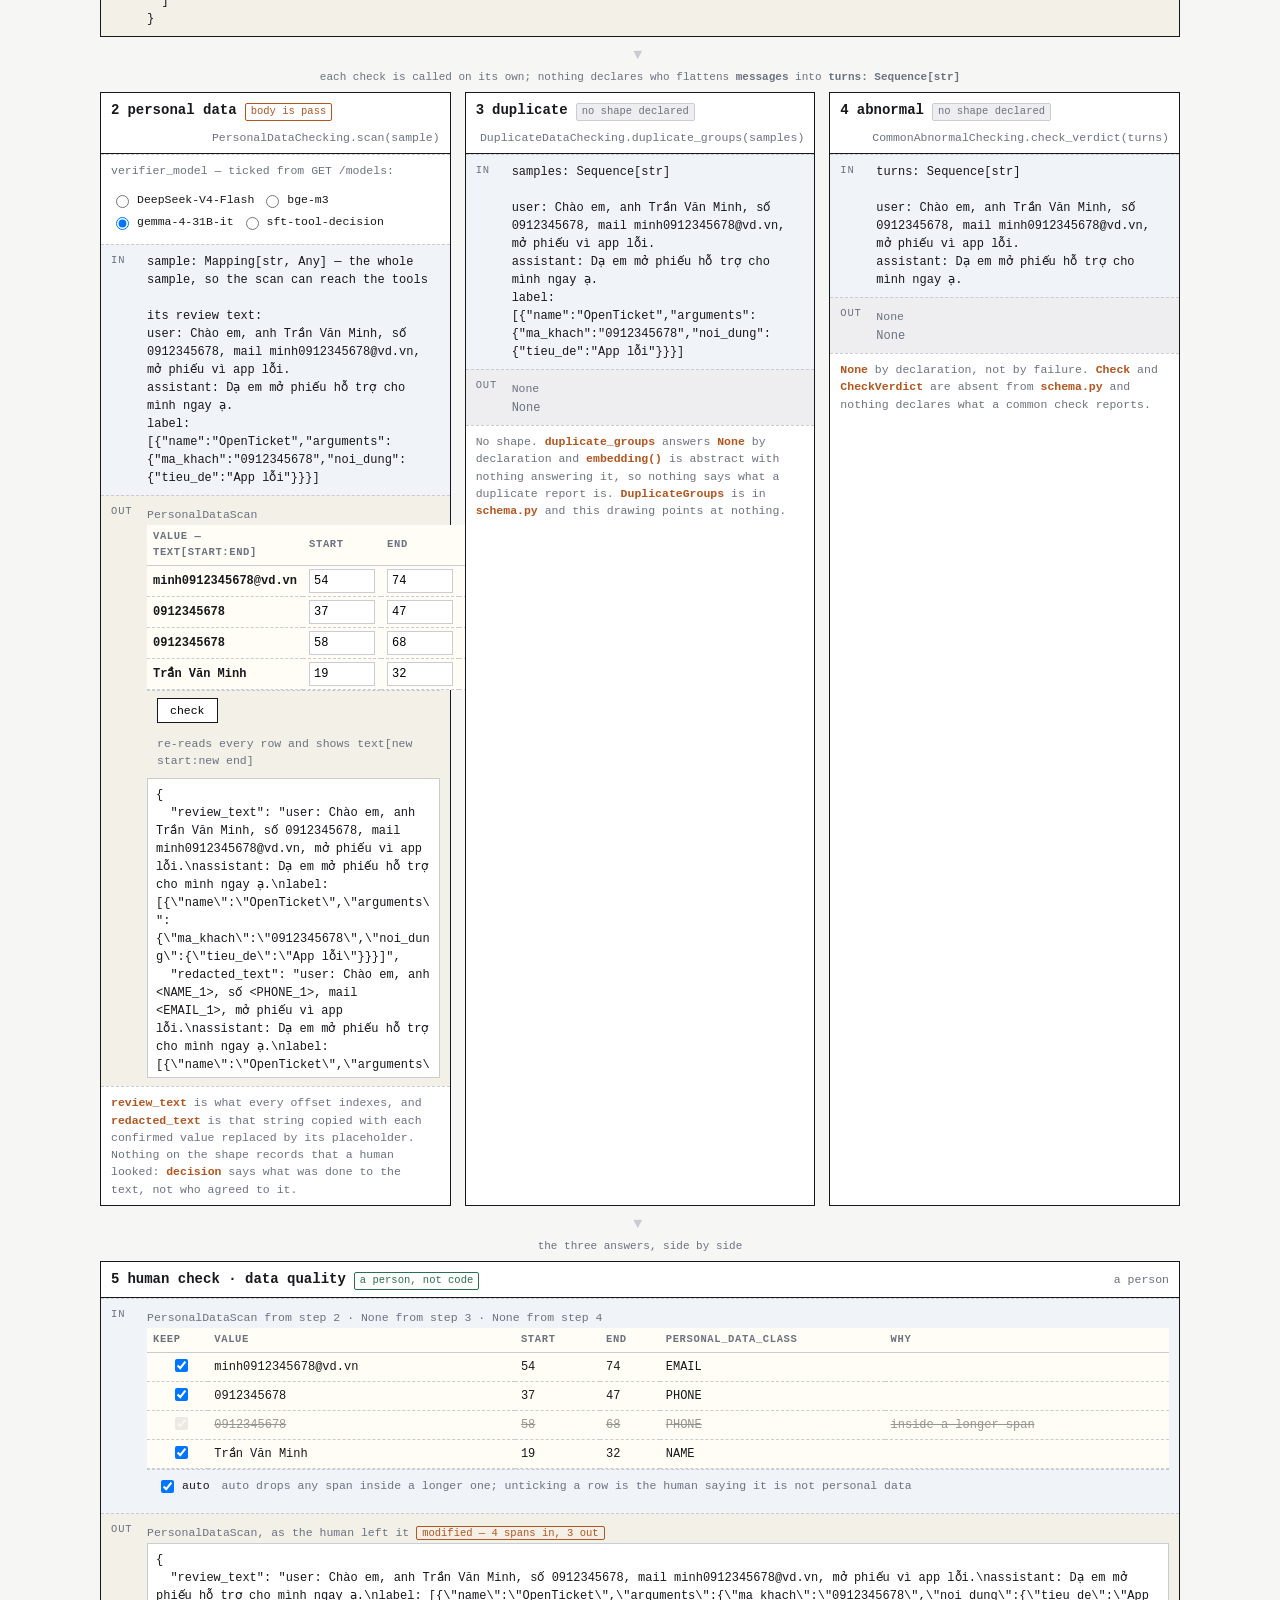
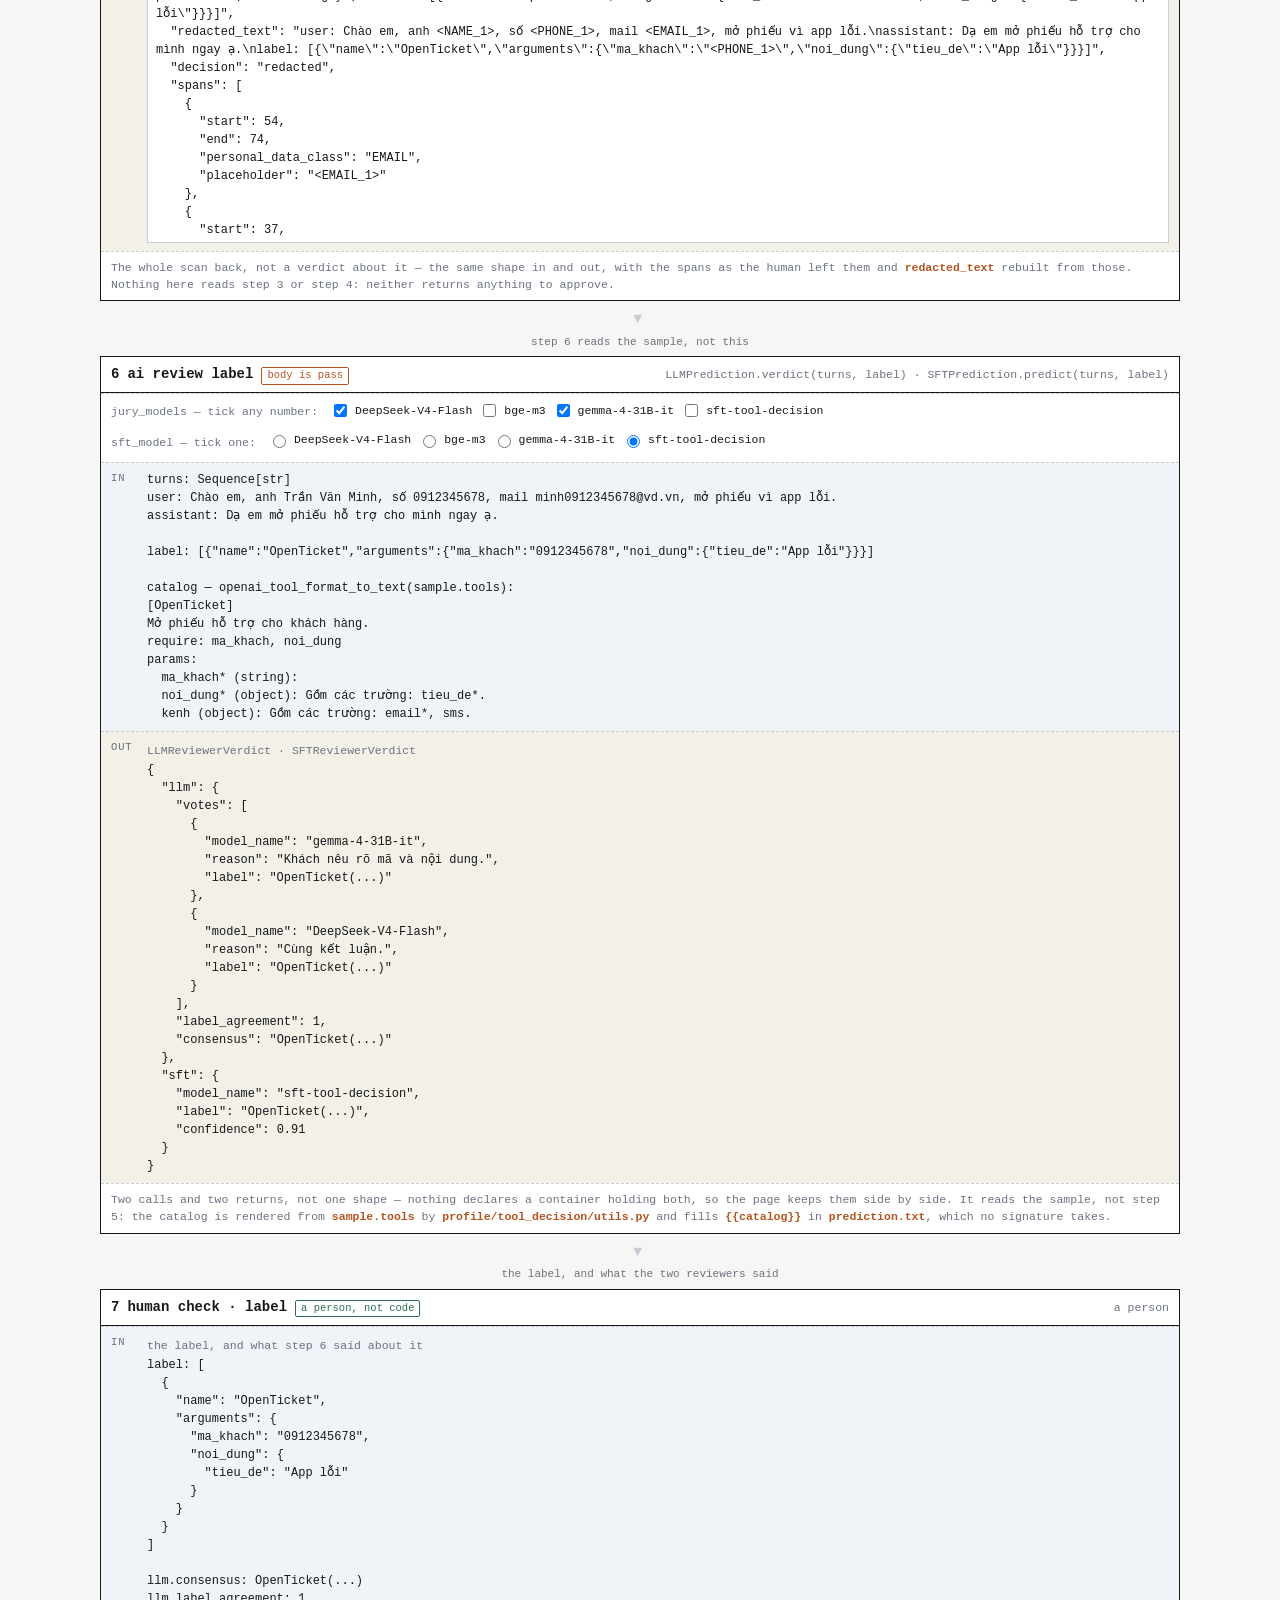
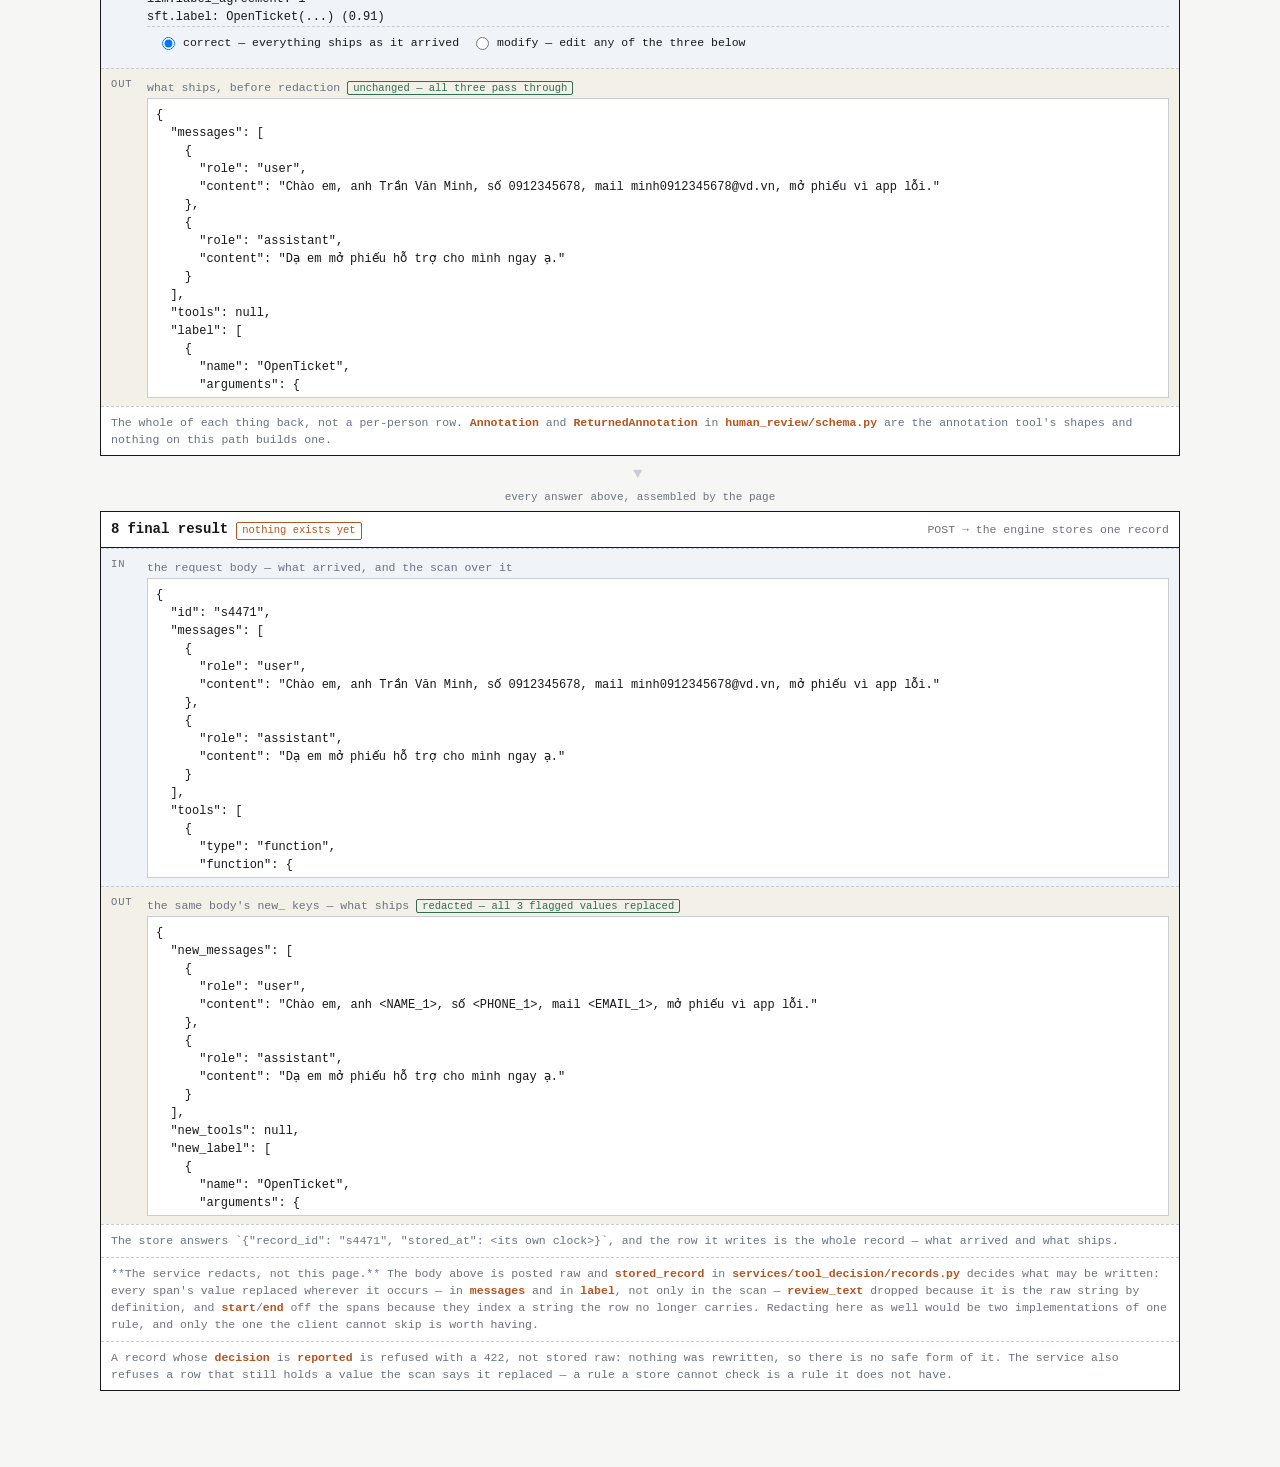
==== commit 24a472fb: "fix(guards): a facade leaks two ways, and an unknown tag permits nothing Review of T4 found three ho" ====
--- a/src/dataforce/edge/static/index.html
+++ b/src/dataforce/edge/static/index.html
@@ -231,7 +231,7 @@
   ${head(3, "duplicate", ["noshape", "no shape declared"], "DuplicateDataChecking.duplicate_groups(samples)")}
   ${band("in", "in", "samples: Sequence[str]\n\n" + REVIEW_TEXT)}
   ${band("out", "out", "None", "None")}
-  ${why("No shape. `duplicate_groups` has a `pass` body and `embedding()` is abstract with nothing answering it, so nothing says what a duplicate report is. `DuplicateGroups` is in `schema.py` and this drawing points at nothing.")}
+  ${why("No shape. `duplicate_groups` answers `None` by declaration and `embedding()` is abstract with nothing answering it, so nothing says what a duplicate report is. `DuplicateGroups` is in `schema.py` and this drawing points at nothing.")}
 </section>`;
 
 const stepAbnormal = () => `<section class="step">
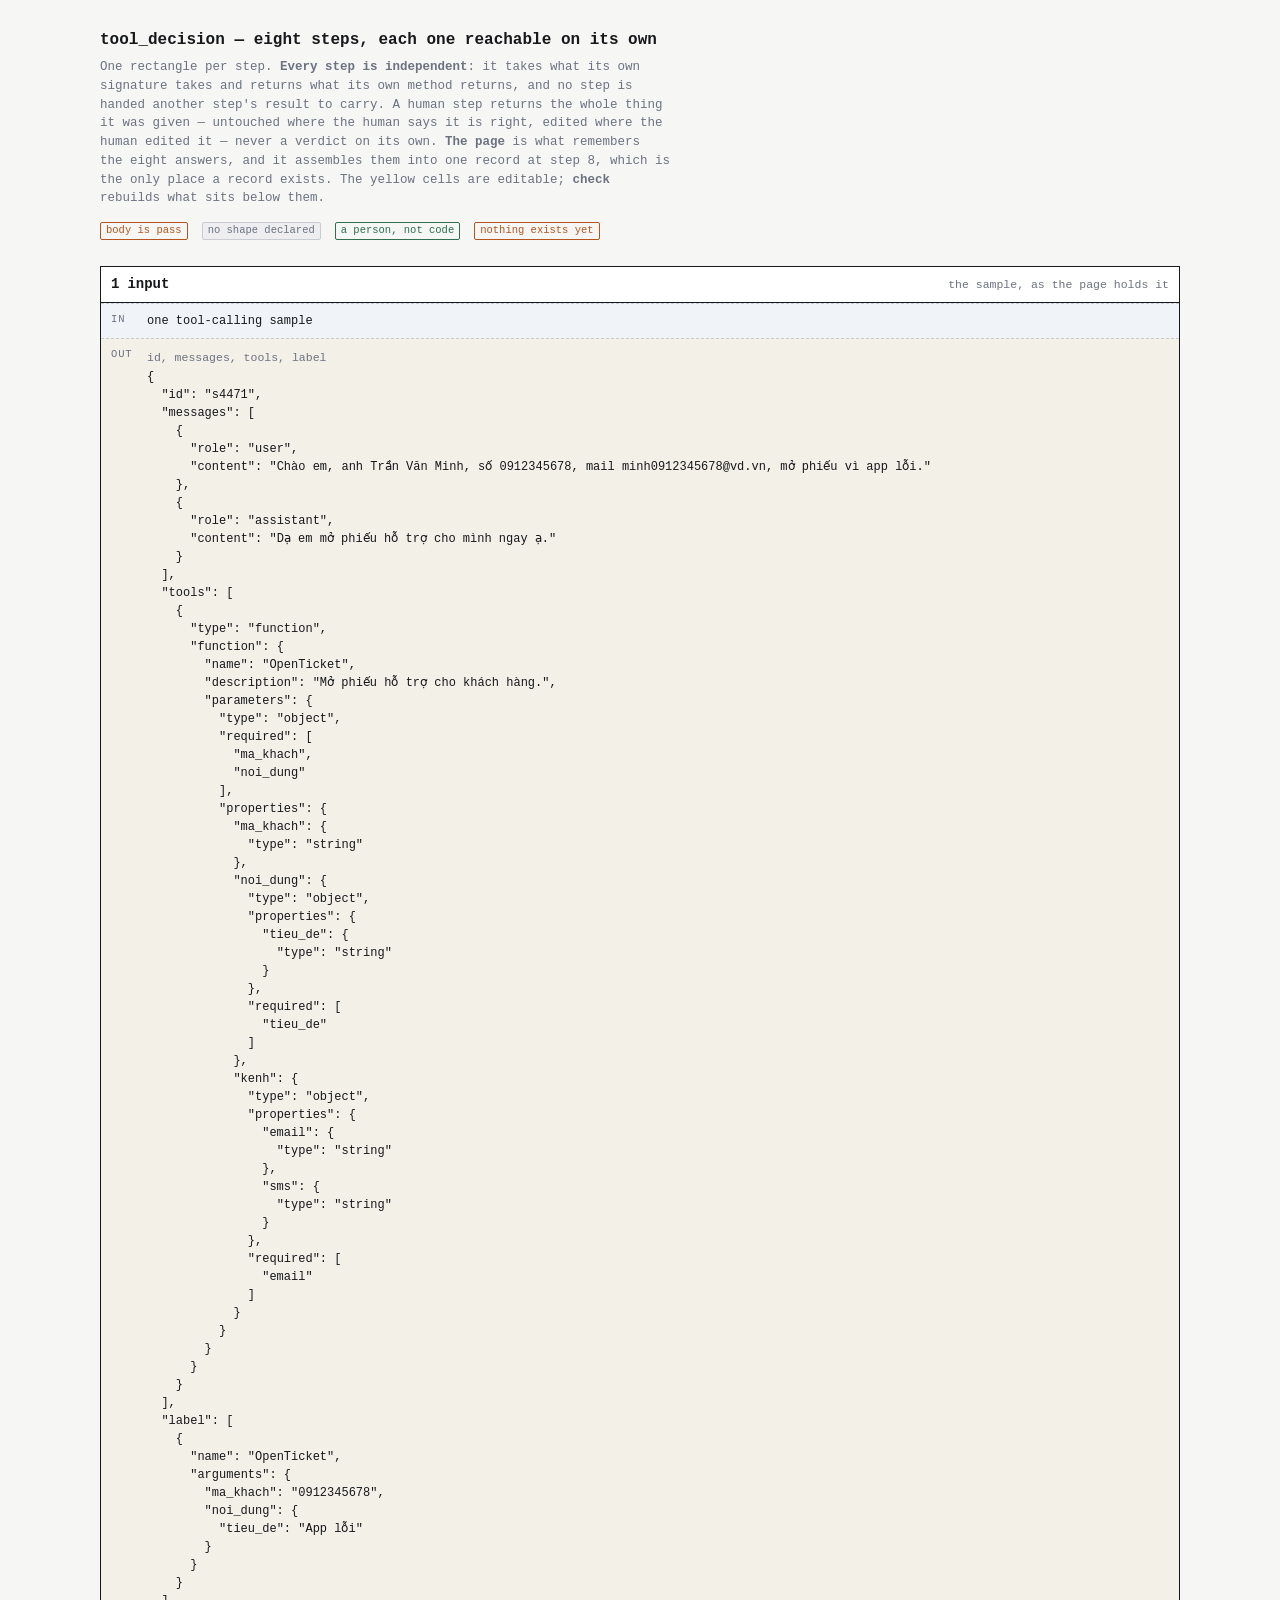
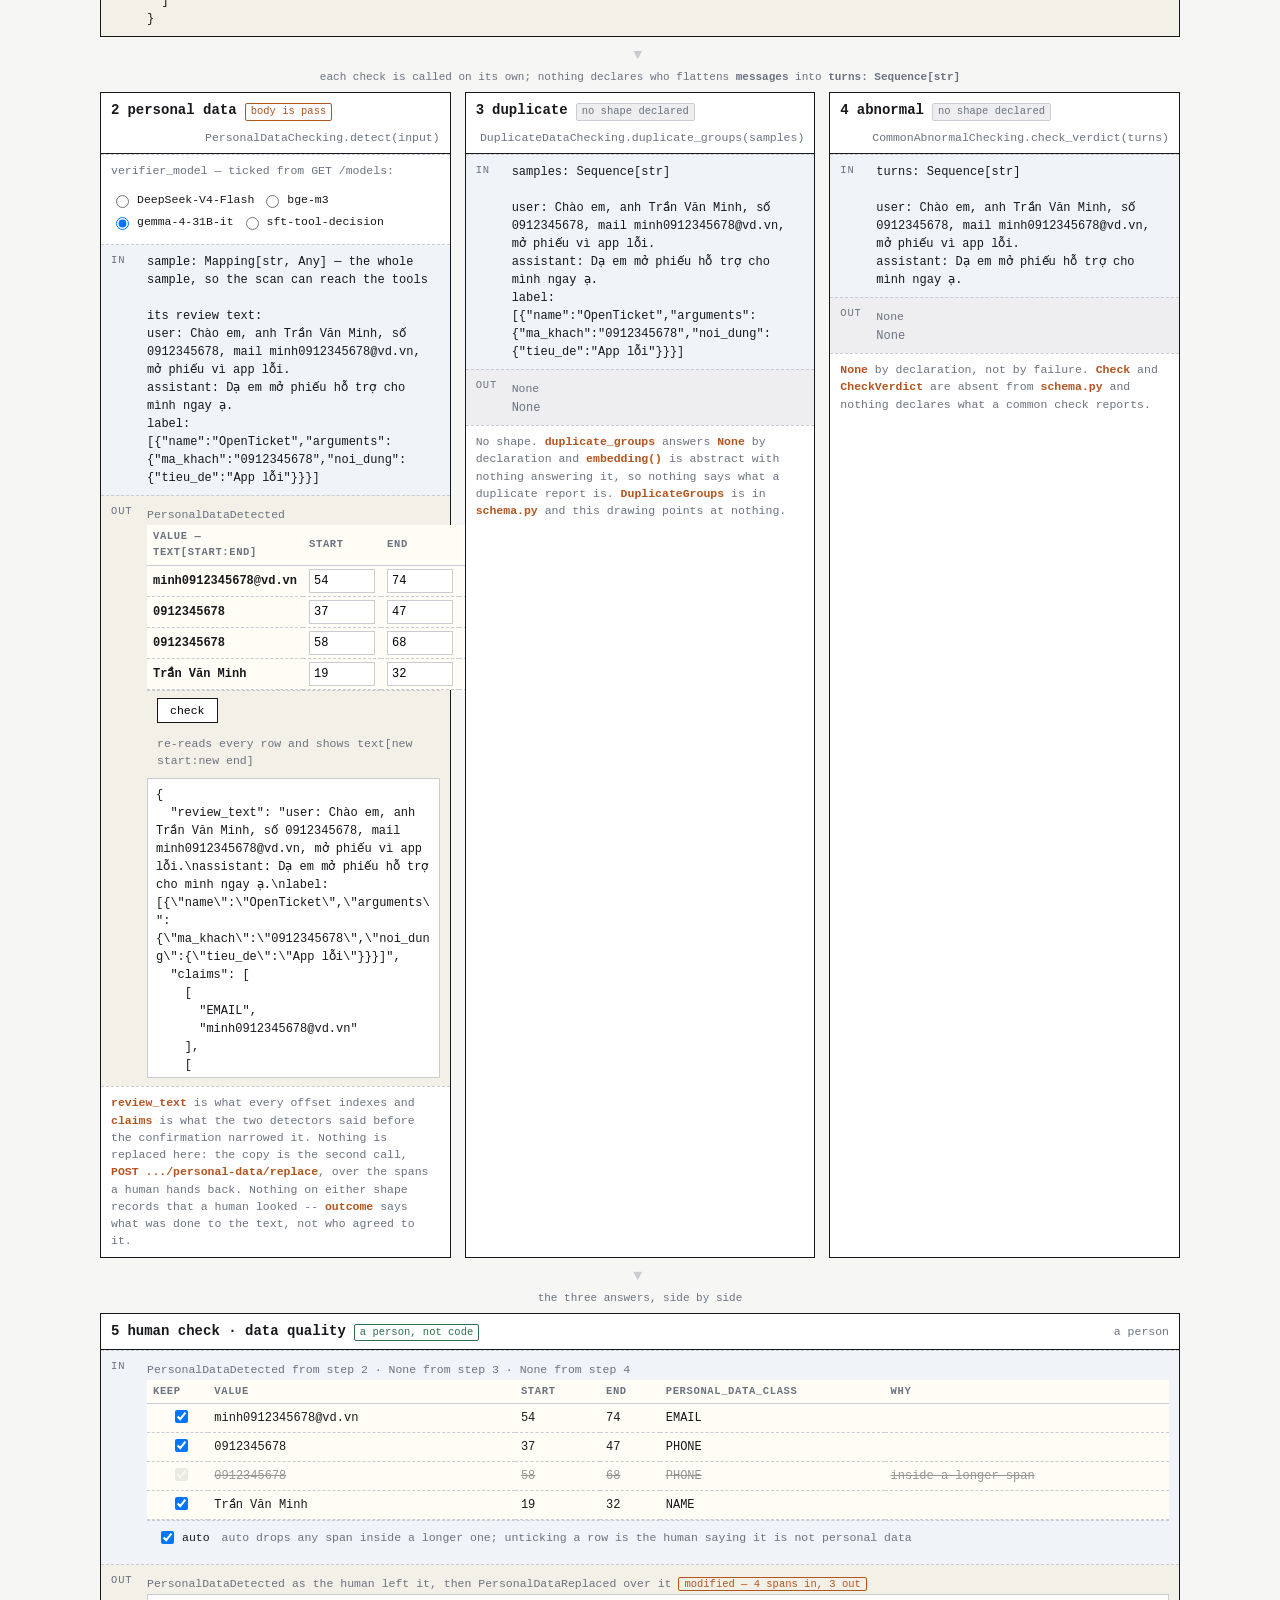
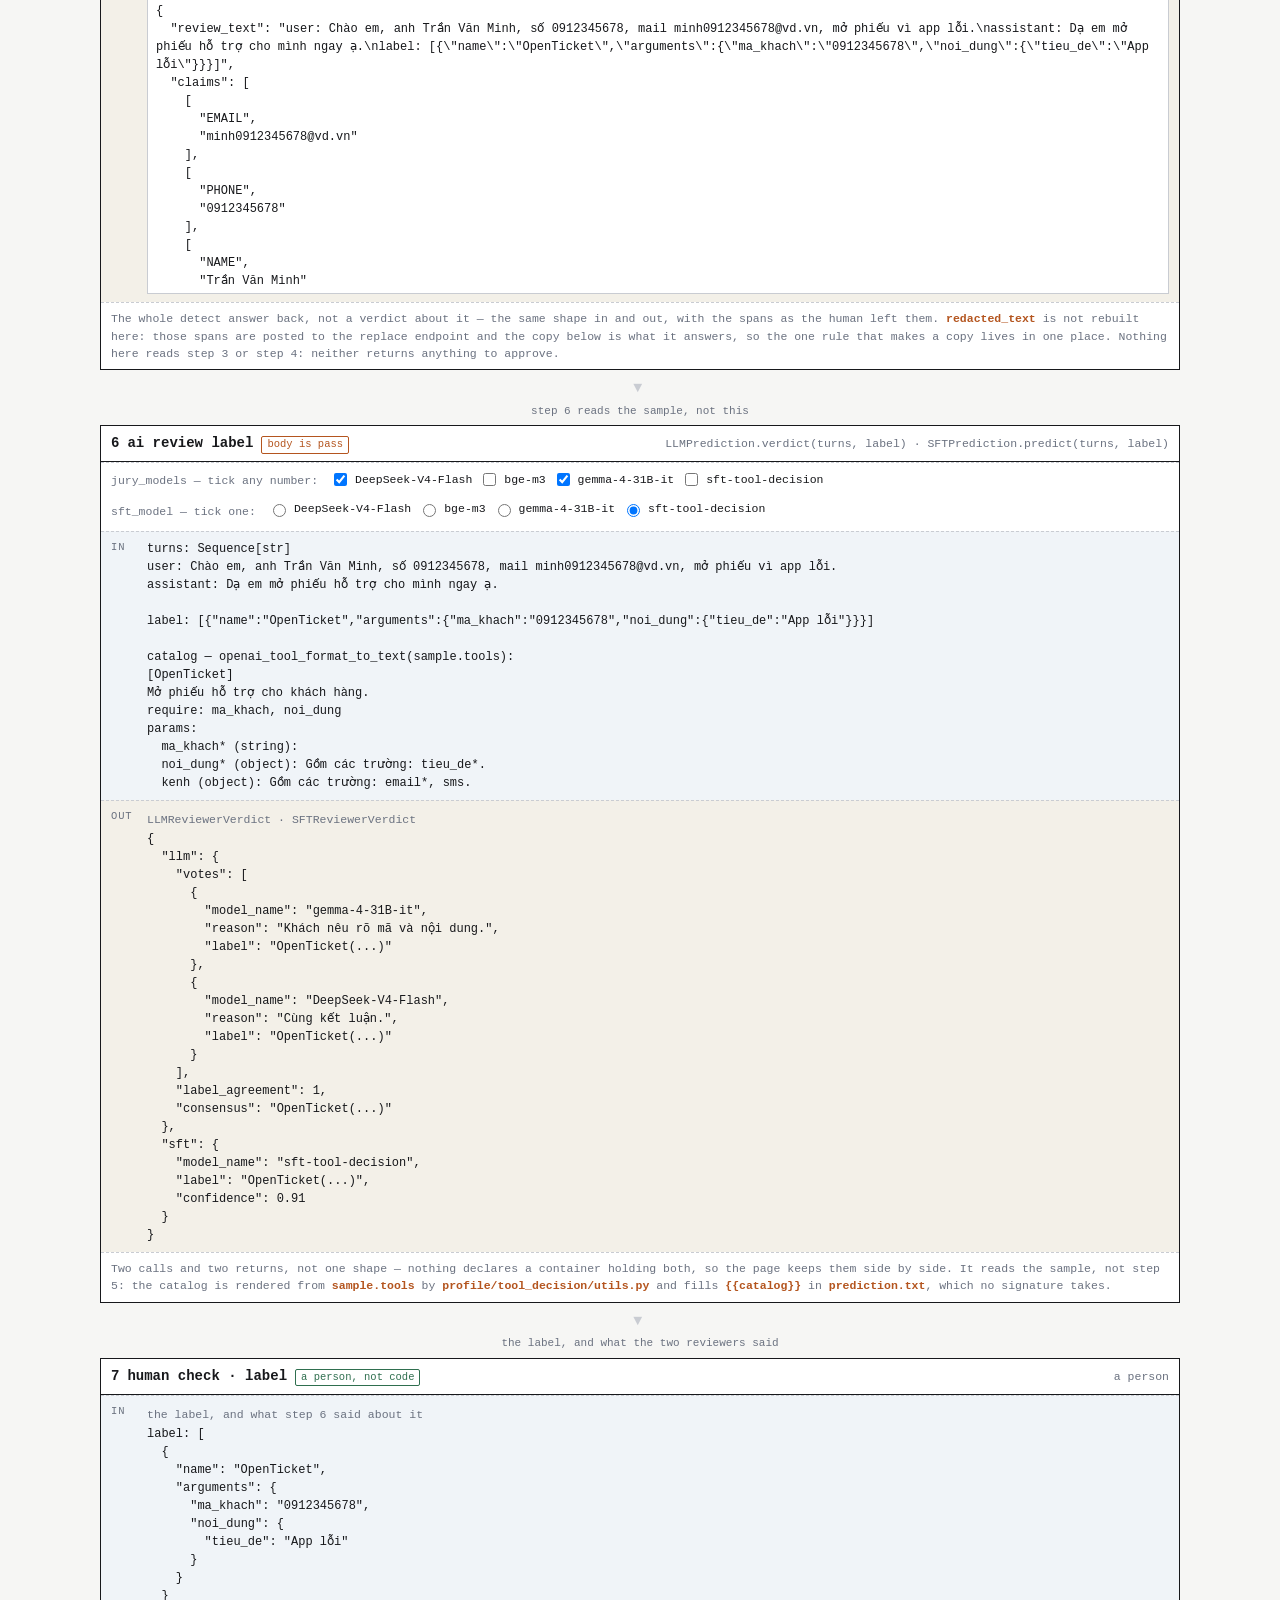
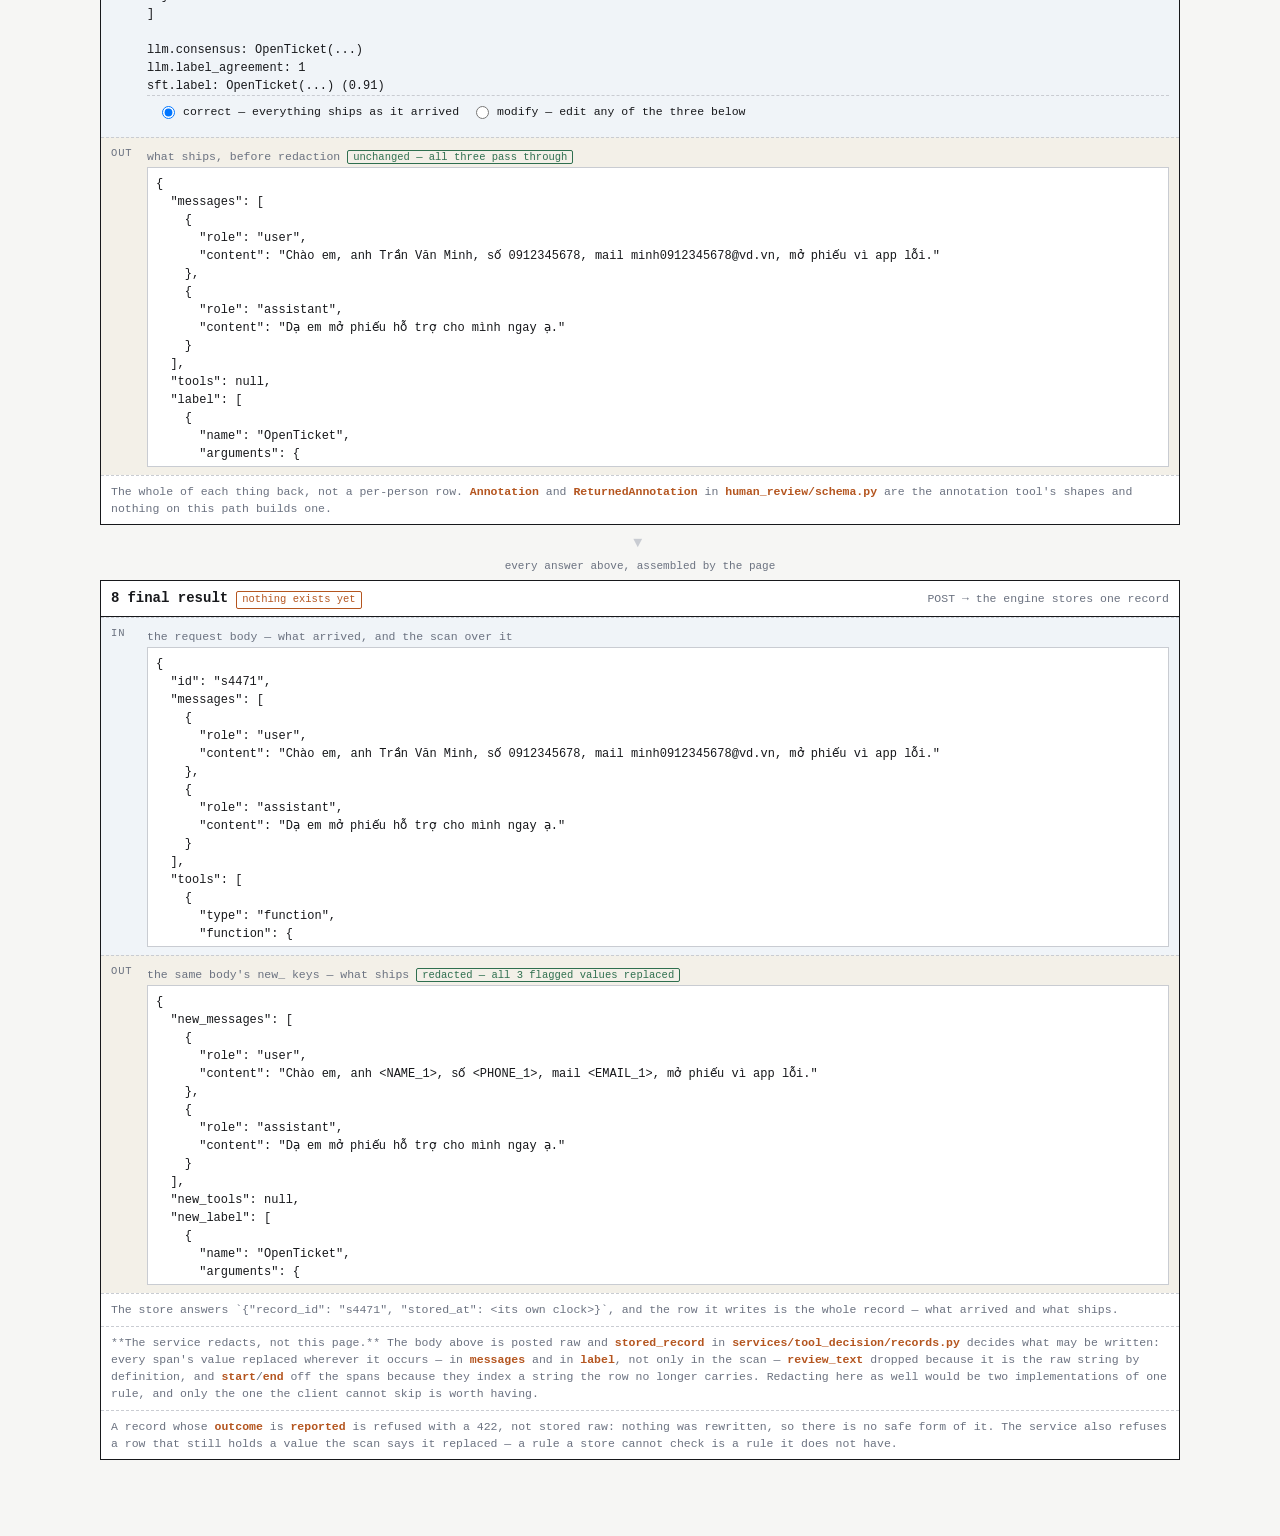
==== commit 67860d1a: "feat(data-quality): the personal-data scan detects, and a second call replaces Phase 1 (T6-T9). Two " ====
--- a/src/dataforce/edge/static/index.html
+++ b/src/dataforce/edge/static/index.html
@@ -210,12 +210,12 @@
 </section>`;
 
 const stepPersonal = () => `<section class="step">
-  ${head(2, "personal data", ["pass", "body is pass"], "PersonalDataChecking.scan(sample)")}
+  ${head(2, "personal data", ["pass", "body is pass"], "PersonalDataChecking.detect(input)")}
   <div class="bar"><span class="note">verifier_model — ticked from <code>GET /models</code>:</span>
     <span id="verifier-ticks"></span></div>
   ${band("in", "in", "sample: Mapping[str, Any] — the whole sample, so the scan can reach the tools\n\nits review text:\n" + REVIEW_TEXT)}
   <div class="io out"><div class="lab">out</div><div class="val">
-    <span class="src">PersonalDataScan</span>
+    <span class="src">PersonalDataDetected</span>
     <table id="span-table"><thead><tr>
       <th style="width:26%">value — text[start:end]</th><th>start</th><th>end</th>
       <th style="width:20%">personal_data_class</th><th style="width:20%">placeholder</th>
@@ -224,7 +224,7 @@
       <span class="note">re-reads every row and shows <code>text[new start:new end]</code></span></div>
     <pre id="scan-json" class="big"></pre>
   </div></div>
-  ${why("`review_text` is what every offset indexes, and `redacted_text` is that string copied with each confirmed value replaced by its placeholder. Nothing on the shape records that a human looked: `decision` says what was done to the text, not who agreed to it.")}
+  ${why("`review_text` is what every offset indexes and `claims` is what the two detectors said before the confirmation narrowed it. Nothing is replaced here: the copy is the second call, `POST .../personal-data/replace`, over the spans a human hands back. Nothing on either shape records that a human looked -- `outcome` says what was done to the text, not who agreed to it.")}
 </section>`;
 
 const stepDuplicate = () => `<section class="step">
@@ -244,7 +244,7 @@
 const stepHumanQuality = () => `<section class="step">
   ${head(5, "human check · data quality", ["person", "a person, not code"], "a person")}
   <div class="io in"><div class="lab">in</div><div class="val">
-    <span class="src">PersonalDataScan from step 2 · None from step 3 · None from step 4</span>
+    <span class="src">PersonalDataDetected from step 2 · None from step 3 · None from step 4</span>
     <table id="approve-table"><thead><tr>
       <th style="width:6%">keep</th><th style="width:30%">value</th><th>start</th><th>end</th>
       <th style="width:22%">personal_data_class</th><th>why</th>
@@ -255,10 +255,10 @@
     </div>
   </div></div>
   <div class="io out"><div class="lab">out</div><div class="val">
-    <span class="src">PersonalDataScan, as the human left it <span id="state-5" class="state"></span></span>
+    <span class="src">PersonalDataDetected as the human left it, then PersonalDataReplaced over it <span id="state-5" class="state"></span></span>
     <pre id="out-5" class="big"></pre>
   </div></div>
-  ${why("The whole scan back, not a verdict about it — the same shape in and out, with the spans as the human left them and `redacted_text` rebuilt from those. Nothing here reads step 3 or step 4: neither returns anything to approve.")}
+  ${why("The whole detect answer back, not a verdict about it — the same shape in and out, with the spans as the human left them. `redacted_text` is not rebuilt here: those spans are posted to the replace endpoint and the copy below is what it answers, so the one rule that makes a copy lives in one place. Nothing here reads step 3 or step 4: neither returns anything to approve.")}
 </section>`;
 
 const stepAiReview = () => `<section class="step">
@@ -318,7 +318,7 @@
   </div></div>
   <div class="why" id="row-note"></div>
   ${why("**The service redacts, not this page.** The body above is posted raw and `stored_record` in `services/tool_decision/records.py` decides what may be written: every span's value replaced wherever it occurs — in `messages` and in `label`, not only in the scan — `review_text` dropped because it is the raw string by definition, and `start`/`end` off the spans because they index a string the row no longer carries. Redacting here as well would be two implementations of one rule, and only the one the client cannot skip is worth having.")}
-  ${why("A record whose `decision` is `reported` is refused with a 422, not stored raw: nothing was rewritten, so there is no safe form of it. The service also refuses a row that still holds a value the scan says it replaced — a rule a store cannot check is a rule it does not have.")}
+  ${why("A record whose `outcome` is `reported` is refused with a 422, not stored raw: nothing was rewritten, so there is no safe form of it. The service also refuses a row that still holds a value the scan says it replaced — a rule a store cannot check is a rule it does not have.")}
 </section>`;
 
 // ---------------------------------------------------------------- the drawing
@@ -368,16 +368,30 @@
   return text;
 }
 
+// What the two detectors claimed, `(class, value)` per distinct value, in the order the spans
+// were drawn. It is what `outcome` is measured against, so a span the human unticks leaves a claim
+// nothing replaced and the row is withheld rather than read as clean.
+const CLAIMS = [...new Map(
+  SPANS.map(s => [REVIEW_TEXT.slice(s.start, s.end), s.personal_data_class])
+)].map(([value, personal_data_class]) => [personal_data_class, value]);
+
 // Step 2's answer, and step 5's: one shape, with the spans the human left on it.
-function scanOf(spans) {
+function detectedOf(spans) {
+  return { review_text: REVIEW_TEXT, claims: CLAIMS, spans };
+}
+
+// What `POST .../personal-data/replace` answers over the spans it is handed: the copy, and how far
+// it got. `redacted` only where every claim resolved -- the copy holds none of those values.
+function replacedOf(spans) {
+  const redacted_text = spans.length ? redactedText(spans) : null;
+  const resolved = redacted_text !== null
+    && CLAIMS.every(([, value]) => !redacted_text.includes(value));
   return {
-    review_text: REVIEW_TEXT,
-    redacted_text: spans.length ? redactedText(spans) : null,
-    decision: spans.length ? "redacted" : "reported",
-    spans
+    redacted_text,
+    outcome: !CLAIMS.length ? "reported" : resolved ? "redacted" : "withheld"
   };
 }
-const scanFromCheck = () => scanOf(editedSpans());
+const detectedFromCheck = () => detectedOf(editedSpans());
 
 // One box per row, and `auto` on top of it: a row inside a longer span is dropped whatever the box
 // says, and the box is what the human said about the rows auto left alone.
@@ -385,7 +399,7 @@
 const markedSpans = () => outermostSpans(editedSpans()).map(s => ({
   ...s, dropped: ($("auto").checked && s.inside) || !KEPT[s.i]
 }));
-const scanFromHuman = () => scanOf(
+const detectedFromHuman = () => detectedOf(
   markedSpans().filter(s => !s.dropped).map(({ i, inside, dropped, ...s }) => s)
 );
 
@@ -465,7 +479,8 @@
 // review auditable -- you can see what changed -- and it means the redaction protects a reader of
 // `new_*` and not the database: anything with this row has the values.
 function recordAsPosted() {
-  const scan = scanFromHuman();
+  const detected = detectedFromHuman();
+  const scan = { ...detected, ...replacedOf(detected.spans) };
   const pairs = scan.spans
     .map(s => [slicedValue(s.start, s.end), s.placeholder])
     .filter(([got]) => !got.bad)
@@ -496,7 +511,7 @@
     cell.textContent = got.bad || got.text;
     cell.className = got.bad ? "value bad" : "value";
   });
-  $("scan-json").textContent = json(scanFromCheck());
+  $("scan-json").textContent = json(detectedFromCheck());
 
   // step 5 -- what auto and the human between them kept, and the scan handed back
   const auto = $("auto").checked;
@@ -510,11 +525,11 @@
       <td>${esc(s.personal_data_class)}</td><td>${note}</td></tr>`;
   }).join("");
 
-  const out5 = scanFromHuman();
+  const out5 = detectedFromHuman();
   mark("state-5", same(out5.spans, SPANS),
-    same(out5.spans, SPANS) ? "unchanged — the scan passes through"
+    same(out5.spans, SPANS) ? "unchanged — the answer passes through"
       : `modified — ${SPANS.length} spans in, ${out5.spans.length} out`);
-  $("out-5").textContent = json(out5);
+  $("out-5").textContent = json(out5) + "\n\n" + json(replacedOf(out5.spans));
 
   // step 7 -- correct passes all three on, modify replaces the ones the human typed
   const modify = $("v-modify").checked;
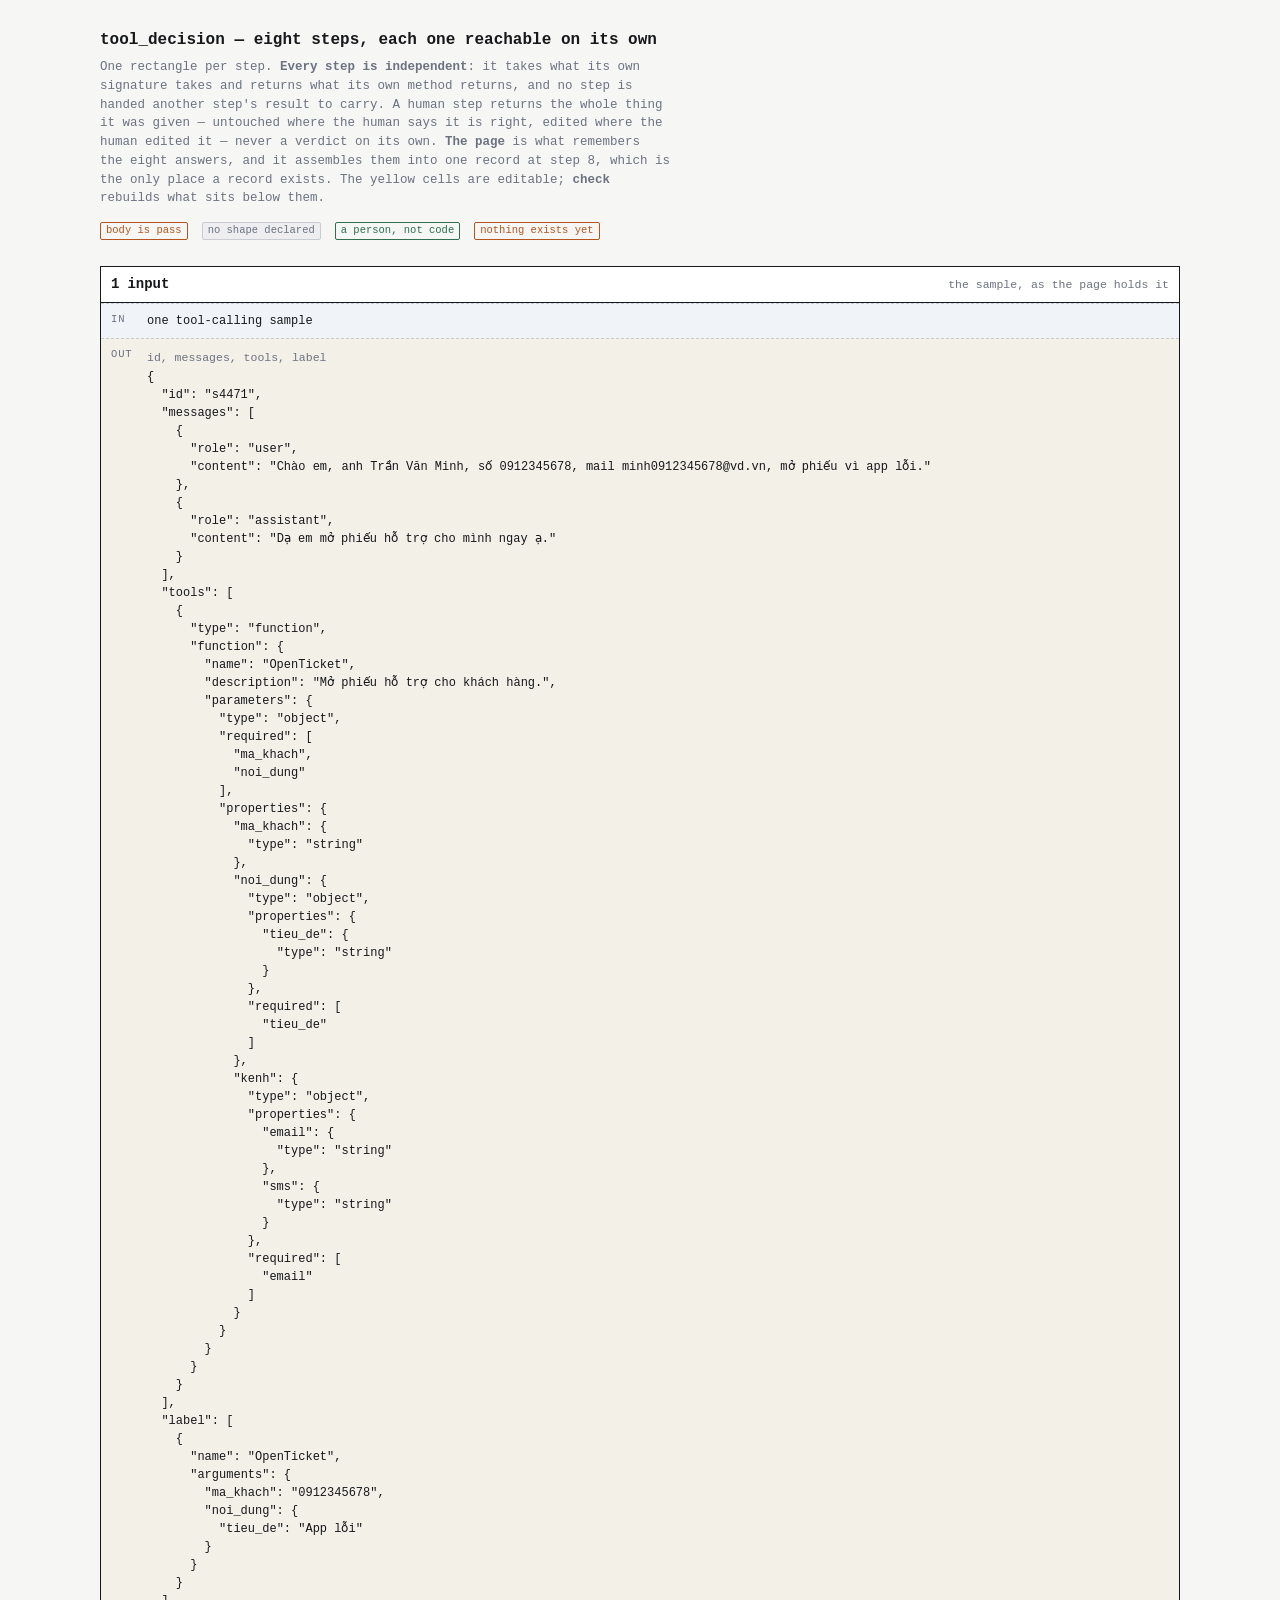
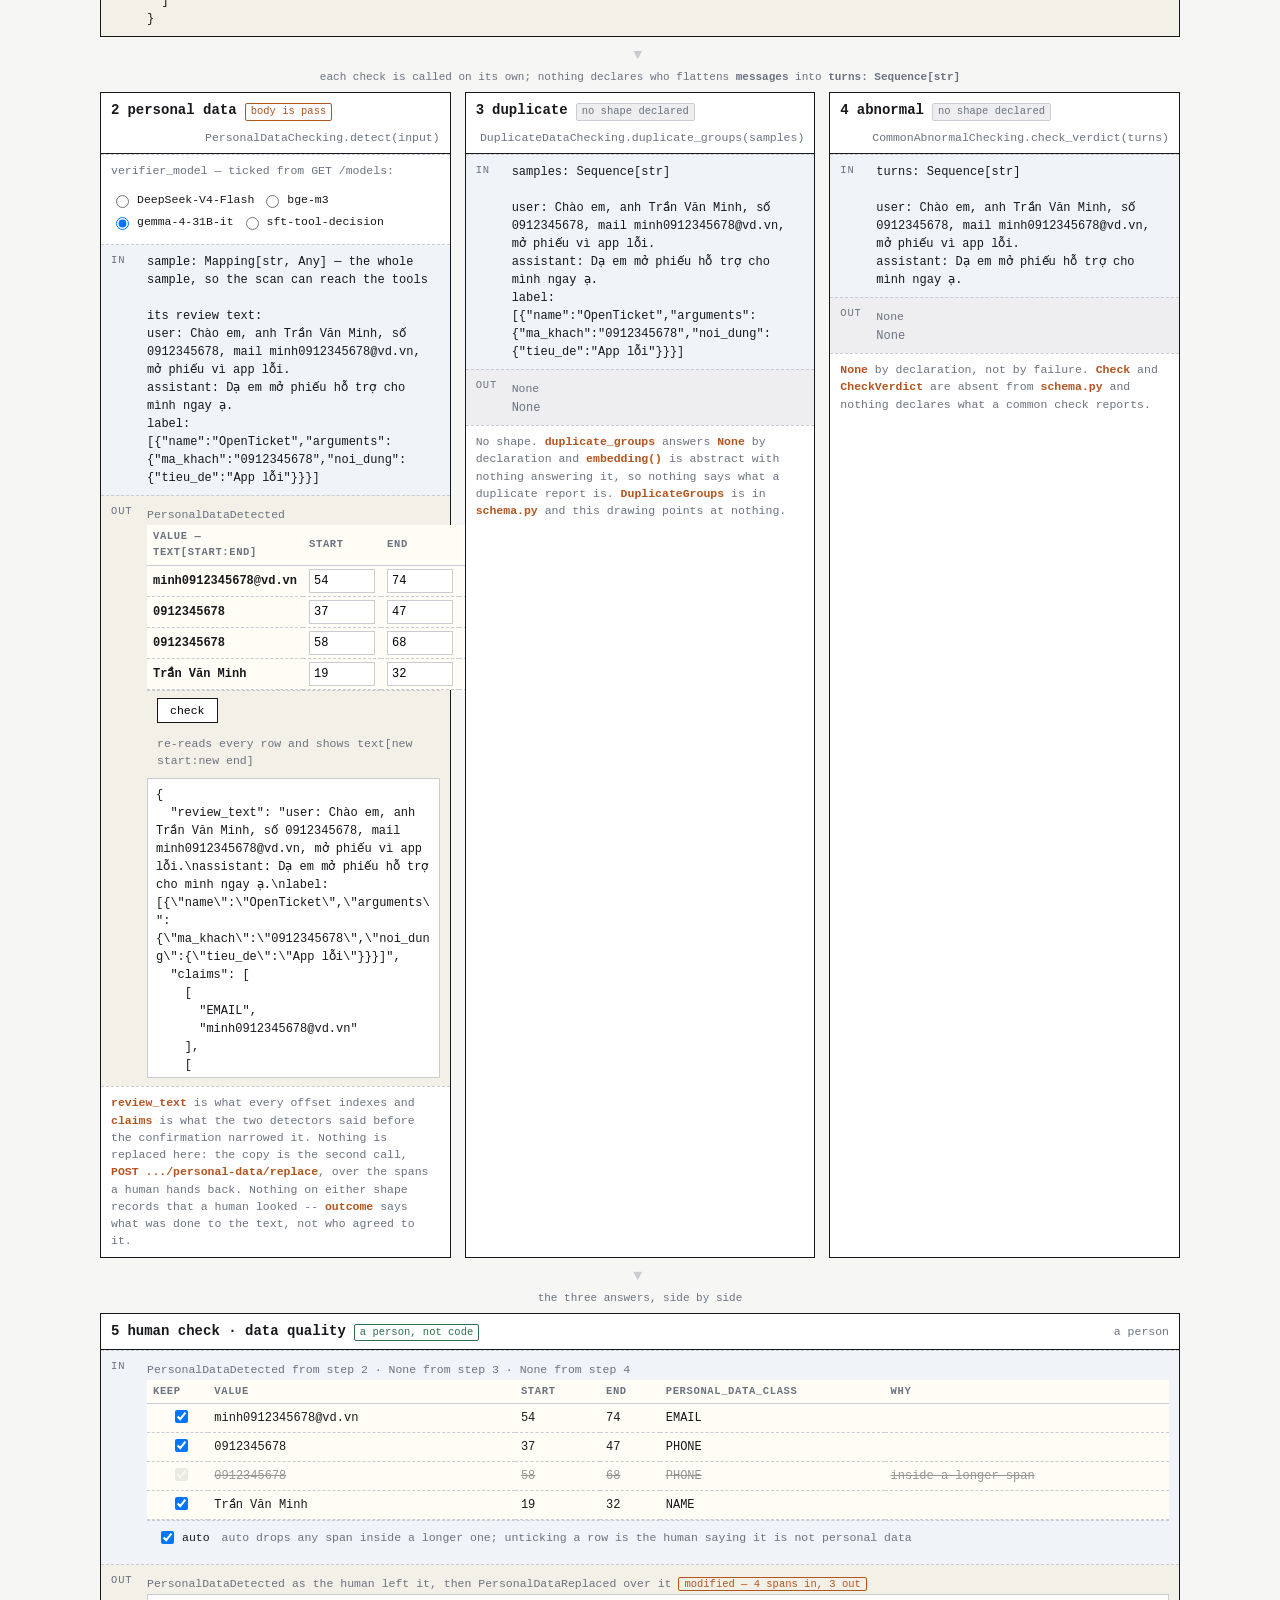
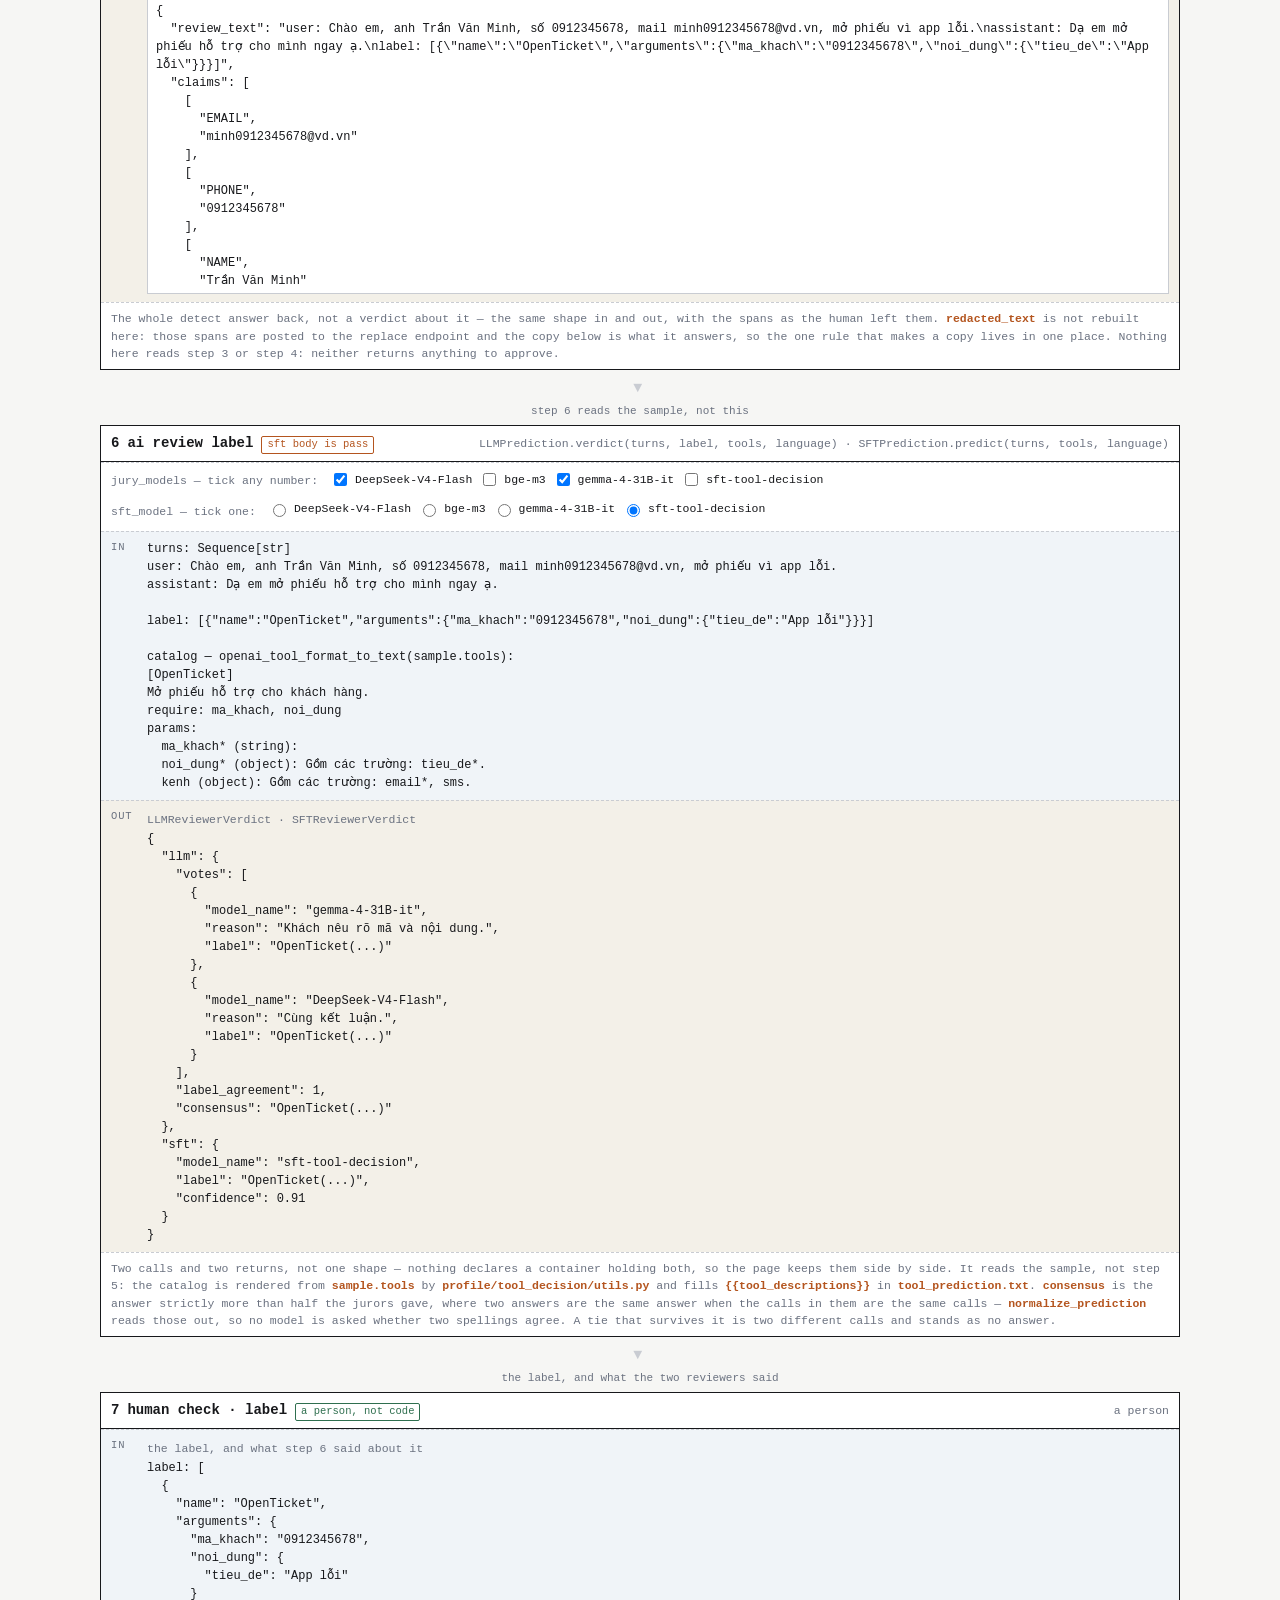
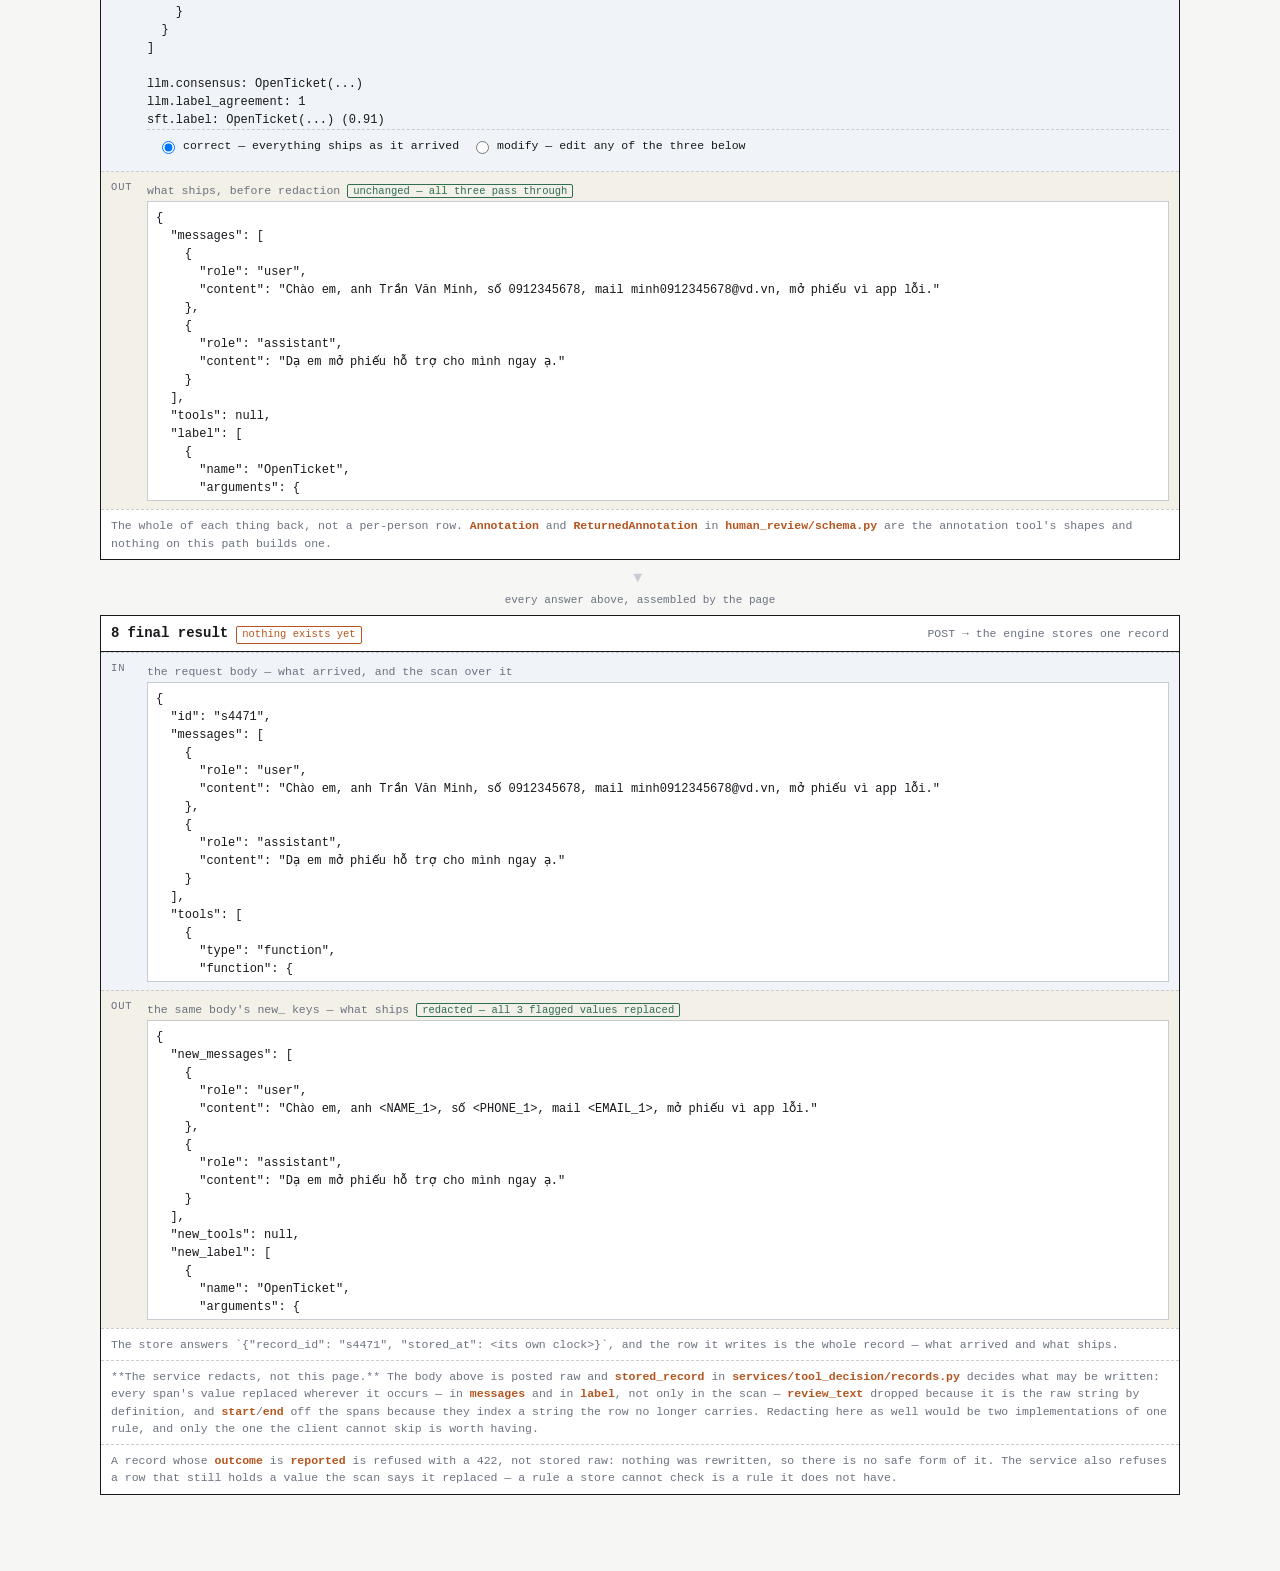
==== commit b3c113f1: "feat(ai-review): two reviewers answer the sample's own question Phase 2 of the plan: the panel's thr" ====
--- a/src/dataforce/edge/static/index.html
+++ b/src/dataforce/edge/static/index.html
@@ -262,7 +262,7 @@
 </section>`;
 
 const stepAiReview = () => `<section class="step">
-  ${head(6, "ai review label", ["pass", "body is pass"], "LLMPrediction.verdict(turns, label) · SFTPrediction.predict(turns, label)")}
+  ${head(6, "ai review label", ["pass", "sft body is pass"], "LLMPrediction.verdict(turns, label, tools, language) · SFTPrediction.predict(turns, tools, language)")}
   <div class="bar"><span class="note">jury_models — tick any number:</span>
     <span id="jury-ticks"></span></div>
   <div class="bar" style="border: 0; padding-top: 0"><span class="note">sft_model — tick one:</span>
@@ -271,7 +271,7 @@
     + "\n\nlabel: " + JSON.stringify(SAMPLE.label)
     + "\n\ncatalog — openai_tool_format_to_text(sample.tools):\n" + CATALOG)}
   ${band("out", "out", json({ llm: LLM, sft: SFT }), "LLMReviewerVerdict · SFTReviewerVerdict")}
-  ${why("Two calls and two returns, not one shape — nothing declares a container holding both, so the page keeps them side by side. It reads the sample, not step 5: the catalog is rendered from `sample.tools` by `profile/tool_decision/utils.py` and fills `{{catalog}}` in `prediction.txt`, which no signature takes.")}
+  ${why("Two calls and two returns, not one shape — nothing declares a container holding both, so the page keeps them side by side. It reads the sample, not step 5: the catalog is rendered from `sample.tools` by `profile/tool_decision/utils.py` and fills `{{tool_descriptions}}` in `tool_prediction.txt`. `consensus` is the answer strictly more than half the jurors gave, where two answers are the same answer when the calls in them are the same calls — `normalize_prediction` reads those out, so no model is asked whether two spellings agree. A tie that survives it is two different calls and stands as no answer.")}
 </section>`;
 
 const stepHumanReview = () => `<section class="step">
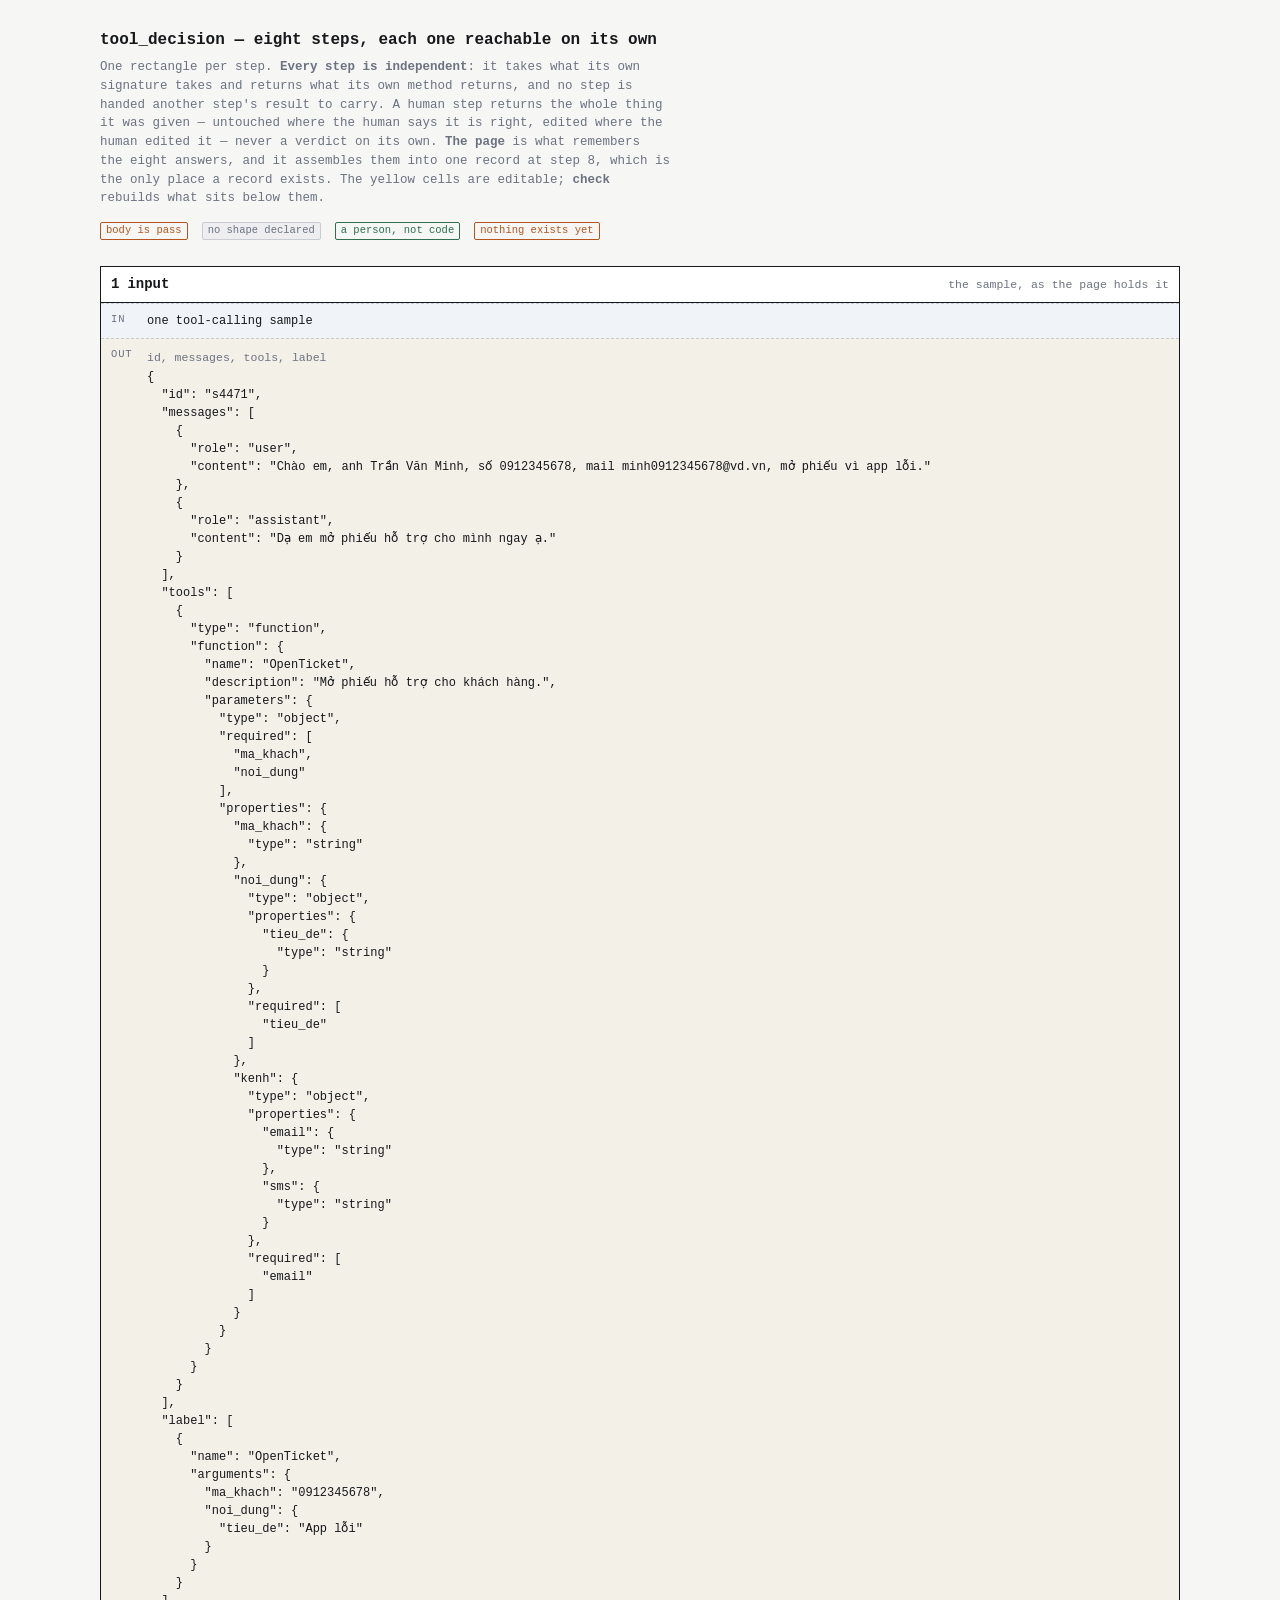
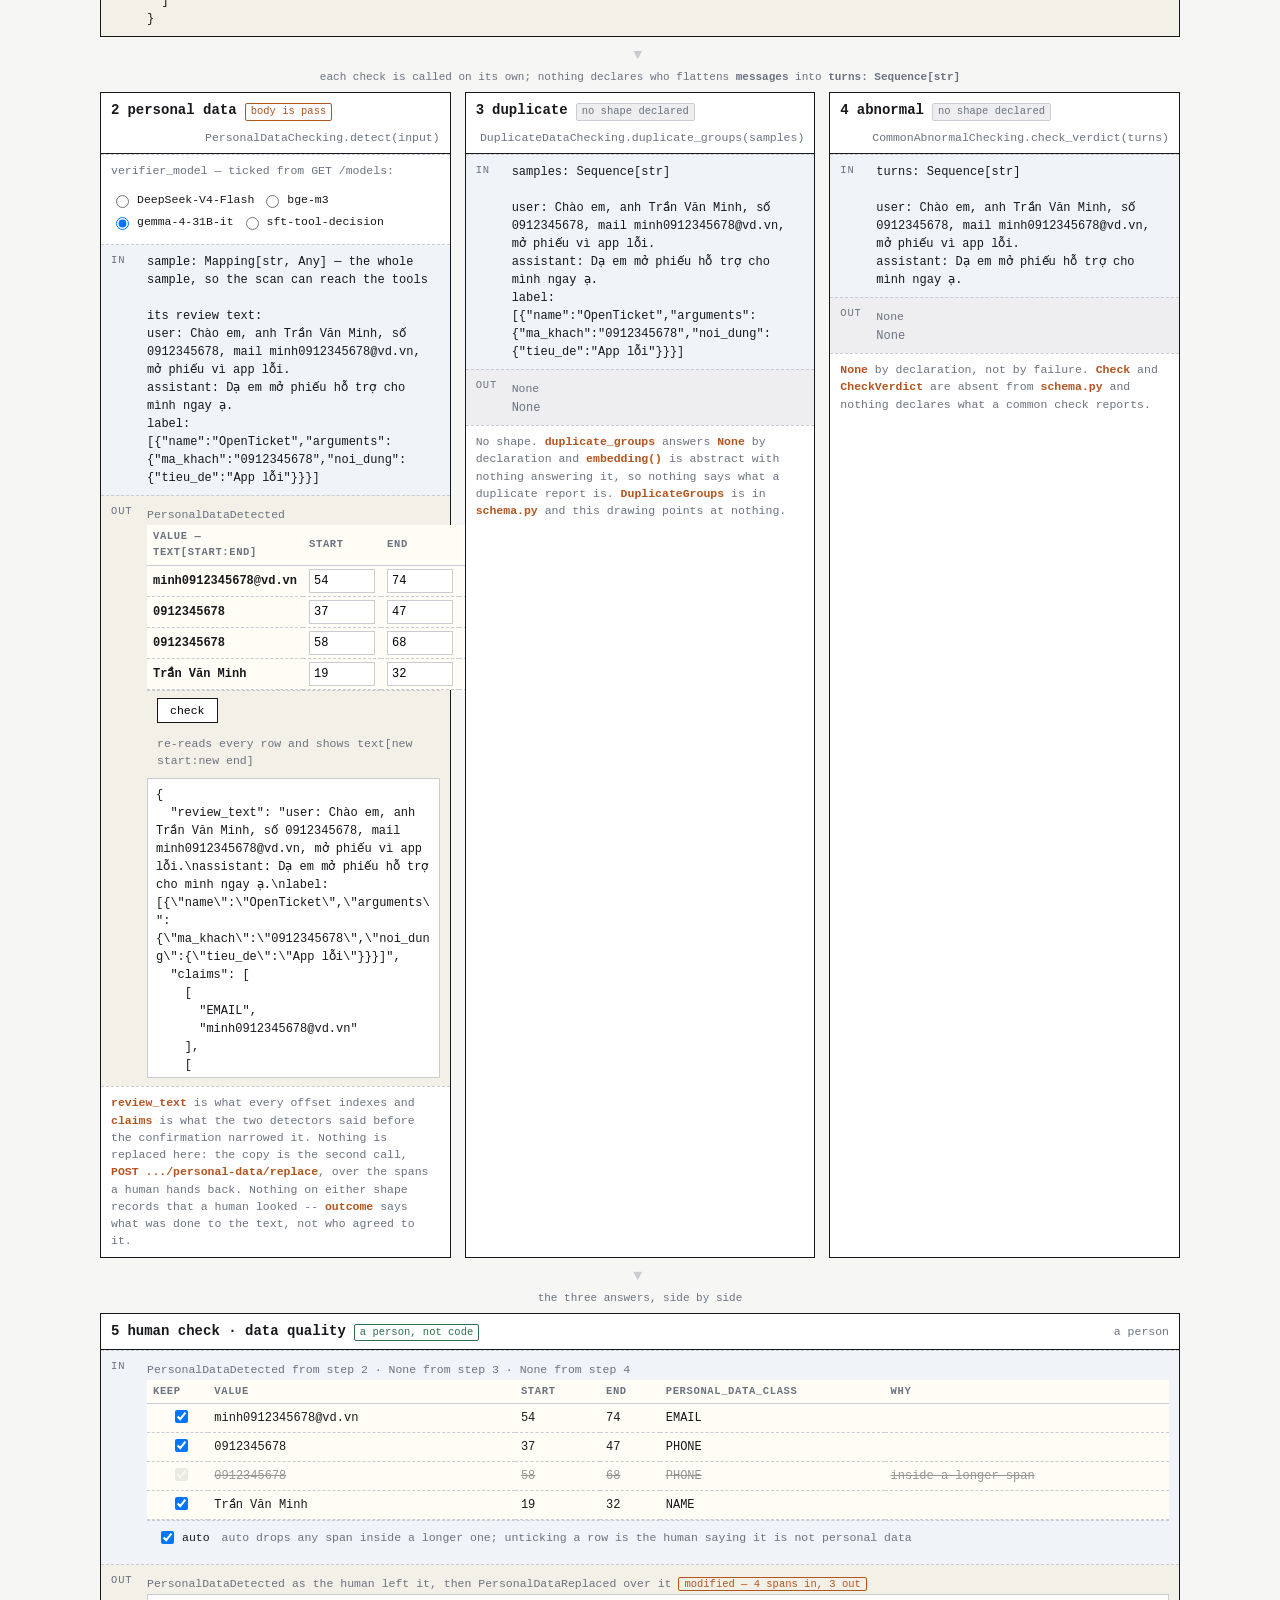
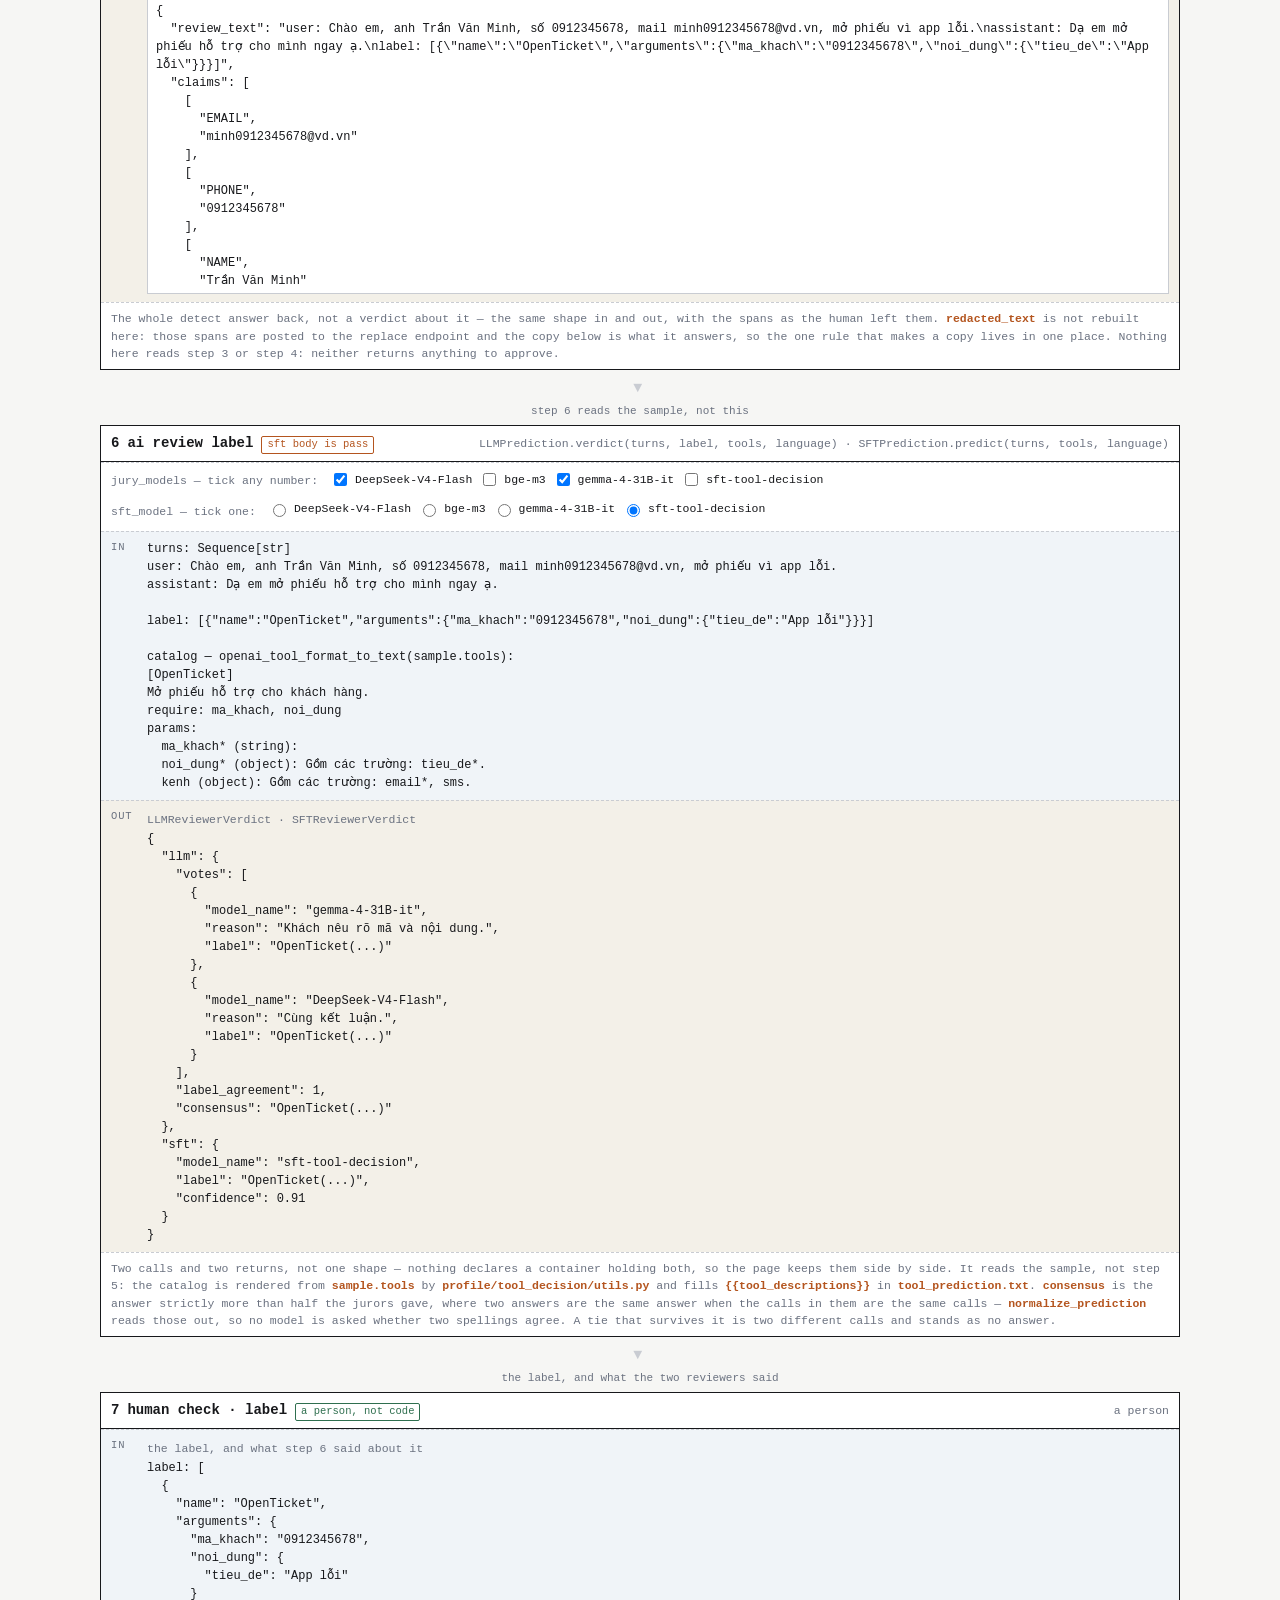
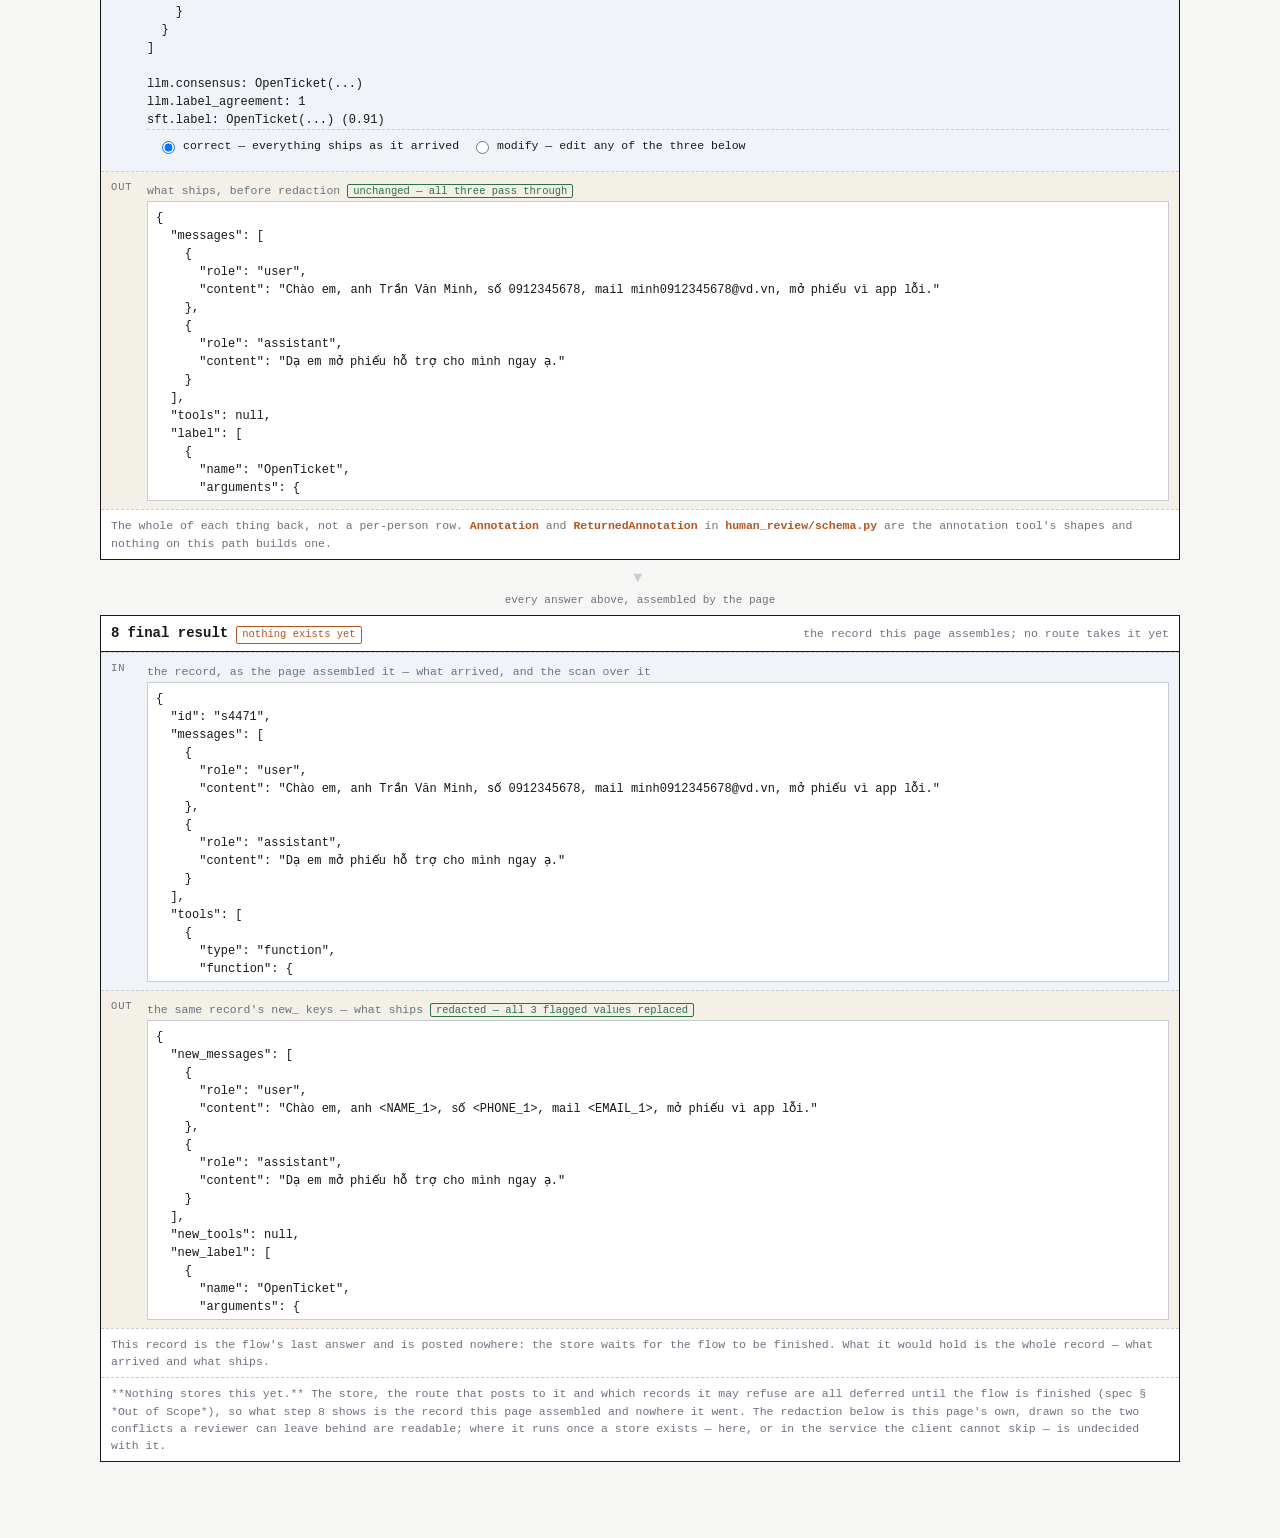
==== commit 34ae87fc: "feat(edge): every route answers from its own arguments, and the store waits One `TestClient` test pe" ====
--- a/src/dataforce/edge/static/index.html
+++ b/src/dataforce/edge/static/index.html
@@ -305,20 +305,19 @@
   ${why("The whole of each thing back, not a per-person row. `Annotation` and `ReturnedAnnotation` in `human_review/schema.py` are the annotation tool's shapes and nothing on this path builds one.")}
 </section>`;
 
-const stepStore = () => `<section class="step">
-  ${head(8, "final result", ["none", "nothing exists yet"], "POST → the engine stores one record")}
+const stepFinal = () => `<section class="step">
+  ${head(8, "final result", ["none", "nothing exists yet"], "the record this page assembles; no route takes it yet")}
   <div class="io in"><div class="lab">in</div><div class="val">
-    <span class="src">the request body — what arrived, and the scan over it</span>
+    <span class="src">the record, as the page assembled it — what arrived, and the scan over it</span>
     <pre id="record" class="big"></pre>
   </div></div>
   <div class="io out"><div class="lab">out</div><div class="val">
-    <span class="src">the same body's <code>new_</code> keys — what ships
+    <span class="src">the same record's <code>new_</code> keys — what ships
       <span id="state-8" class="state"></span></span>
-    <pre id="stored" class="big"></pre>
+    <pre id="ships" class="big"></pre>
   </div></div>
   <div class="why" id="row-note"></div>
-  ${why("**The service redacts, not this page.** The body above is posted raw and `stored_record` in `services/tool_decision/records.py` decides what may be written: every span's value replaced wherever it occurs — in `messages` and in `label`, not only in the scan — `review_text` dropped because it is the raw string by definition, and `start`/`end` off the spans because they index a string the row no longer carries. Redacting here as well would be two implementations of one rule, and only the one the client cannot skip is worth having.")}
-  ${why("A record whose `outcome` is `reported` is refused with a 422, not stored raw: nothing was rewritten, so there is no safe form of it. The service also refuses a row that still holds a value the scan says it replaced — a rule a store cannot check is a rule it does not have.")}
+  ${why("**Nothing stores this yet.** The store, the route that posts to it and which records it may refuse are all deferred until the flow is finished (spec § *Out of Scope*), so what step 8 shows is the record this page assembled and nowhere it went. The redaction below is this page's own, drawn so the two conflicts a reviewer can leave behind are readable; where it runs once a store exists — here, or in the service the client cannot skip — is undecided with it.")}
 </section>`;
 
 // ---------------------------------------------------------------- the drawing
@@ -333,7 +332,7 @@
   + arrow("the label, and what the two reviewers said")
   + `<div class="row">${stepHumanReview()}</div>`
   + arrow("every answer above, assembled by the page")
-  + `<div class="row">${stepStore()}</div>`;
+  + `<div class="row">${stepFinal()}</div>`;
 
 // ------------------------------------------------------------------ behaviour
 $("span-table").querySelector("tbody").innerHTML = SPANS.map((s, i) => `<tr>
@@ -370,7 +369,7 @@
 
 // What the two detectors claimed, `(class, value)` per distinct value, in the order the spans
 // were drawn. It is what `outcome` is measured against, so a span the human unticks leaves a claim
-// nothing replaced and the row is withheld rather than read as clean.
+// nothing replaced and the record is withheld rather than read as clean.
 const CLAIMS = [...new Map(
   SPANS.map(s => [REVIEW_TEXT.slice(s.start, s.end), s.personal_data_class])
 )].map(([value, personal_data_class]) => [personal_data_class, value]);
@@ -436,17 +435,17 @@
   return same(parsed, SAMPLE.tools) ? null : parsed;
 }
 
-// What the row turned out to be, read off the row rather than asserted about it.
+// What the record turned out to be, read off it rather than asserted about it.
 //
 // Two things a reviewer can do that redaction cannot paper over.
 //
-// Unticking a span leaves its value in the row, so the row is redacted *as far as the reviewer
+// Unticking a span leaves its value in the record, which is then redacted *as far as the reviewer
 // allowed* and no further. And unticking a value that another kept value sits inside cuts it in
 // half instead of leaving it whole -- replacement is by value across every field, so the phone
 // inside an email the reviewer chose to keep still becomes `minh<PHONE_1>@vd.vn`. That is a
 // containment test between the two *values*, not between their offsets: the offsets index
 // `review_text` and the corruption happens in `messages` and `label`, which are other strings.
-function rowFindings(row) {
+function recordFindings(record) {
   const valued = spans => spans
     .map(s => [slicedValue(s.start, s.end), s])
     .filter(([got]) => !got.bad)
@@ -458,7 +457,7 @@
   // Only the three `new_` keys. The originals hold the raw content on purpose, so checking the
   // whole record would fail by design and prove nothing.
   const text = json({
-    new_messages: row.new_messages, new_tools: row.new_tools, new_label: row.new_label
+    new_messages: record.new_messages, new_tools: record.new_tools, new_label: record.new_label
   });
   const conflicts = [];
   for (const [keptValue, k] of kept) {
@@ -471,14 +470,14 @@
   return { flagged: flagged.length, left: flagged.filter(value => text.includes(value)), conflicts };
 }
 
-// The record the store is posted. What arrived is kept, and what ships sits beside it under
-// `new_`: the human's edits applied, then every confirmed value replaced. Redaction runs after the
-// edit, so a value the human typed is redacted too.
+// The record this page assembles at the last step. What arrived is kept, and what ships sits
+// beside it under `new_`: the human's edits applied, then every confirmed value replaced.
+// Redaction runs after the edit, so a value the human typed is redacted too.
 //
-// The row therefore holds the raw content as well as the redacted content. That is what makes a
+// The record therefore holds the raw content as well as the redacted content. That is what makes a
 // review auditable -- you can see what changed -- and it means the redaction protects a reader of
-// `new_*` and not the database: anything with this row has the values.
-function recordAsPosted() {
+// `new_*` and not whatever ends up holding the record: anything with it has the values.
+function assembledRecord() {
   const detected = detectedFromHuman();
   const scan = { ...detected, ...replacedOf(detected.spans) };
   const pairs = scan.spans
@@ -552,11 +551,12 @@
   $("out-7").textContent = json(shipped);
 
   // step 8 -- what arrived, and what ships beside it
-  const row = recordAsPosted();
-  $("record").textContent = json({ id: row.id, messages: row.messages, tools: row.tools,
-                                   label: row.label, personal_data: row.personal_data });
+  const record = assembledRecord();
+  $("record").textContent = json({ id: record.id, messages: record.messages,
+                                   tools: record.tools, label: record.label,
+                                   personal_data: record.personal_data });
   {
-    const found = rowFindings(row);
+    const found = recordFindings(record);
     const clean = found.left.length === 0 && found.conflicts.length === 0;
     const replaced = found.flagged - found.left.length;
     mark("state-8", clean, clean
@@ -564,21 +564,23 @@
       : found.left.length
         ? `${replaced} of ${found.flagged} flagged values replaced`
         : `${replaced} replaced, ${found.conflicts.length} cut in half`);
-    $("stored").textContent = json({
-      new_messages: row.new_messages, new_tools: row.new_tools, new_label: row.new_label
+    $("ships").textContent = json({
+      new_messages: record.new_messages, new_tools: record.new_tools,
+      new_label: record.new_label
     });
-    const notes = [`The store answers \`{"record_id": "${row.id}", "stored_at": <its own clock>}\``
-      + ", and the row it writes is the whole record — what arrived and what ships."];
+    const notes = ["This record is the flow's last answer and is posted nowhere: the store waits"
+      + " for the flow to be finished. What it would hold is the whole record — what arrived and"
+      + " what ships."];
     if (found.left.length) {
-      notes.push(`${found.left.length} flagged value(s) stay in this row, unticked by the reviewer: `
-        + found.left.map(value => JSON.stringify(value)).join(", ")
-        + ". The row is redacted as far as the reviewer allowed and no further.");
+      notes.push(`${found.left.length} flagged value(s) stay in this record, unticked by the `
+        + `reviewer: ${found.left.map(value => JSON.stringify(value)).join(", ")}`
+        + ". It is redacted as far as the reviewer allowed and no further.");
     }
     for (const c of found.conflicts) {
       notes.push(`${c.inner} sits inside ${JSON.stringify(c.droppedValue)}, which the reviewer `
         + `unticked as not personal. Replacing ${c.inner} cuts that value in half rather than `
-        + "leaving it whole, so the row holds neither the value nor a clean placeholder. Which of "
-        + "the two wins is not decided here.");
+        + "leaving it whole, so the record holds neither the value nor a clean placeholder. "
+        + "Which of the two wins is not decided here.");
     }
     $("row-note").textContent = notes.join(" ");
   }
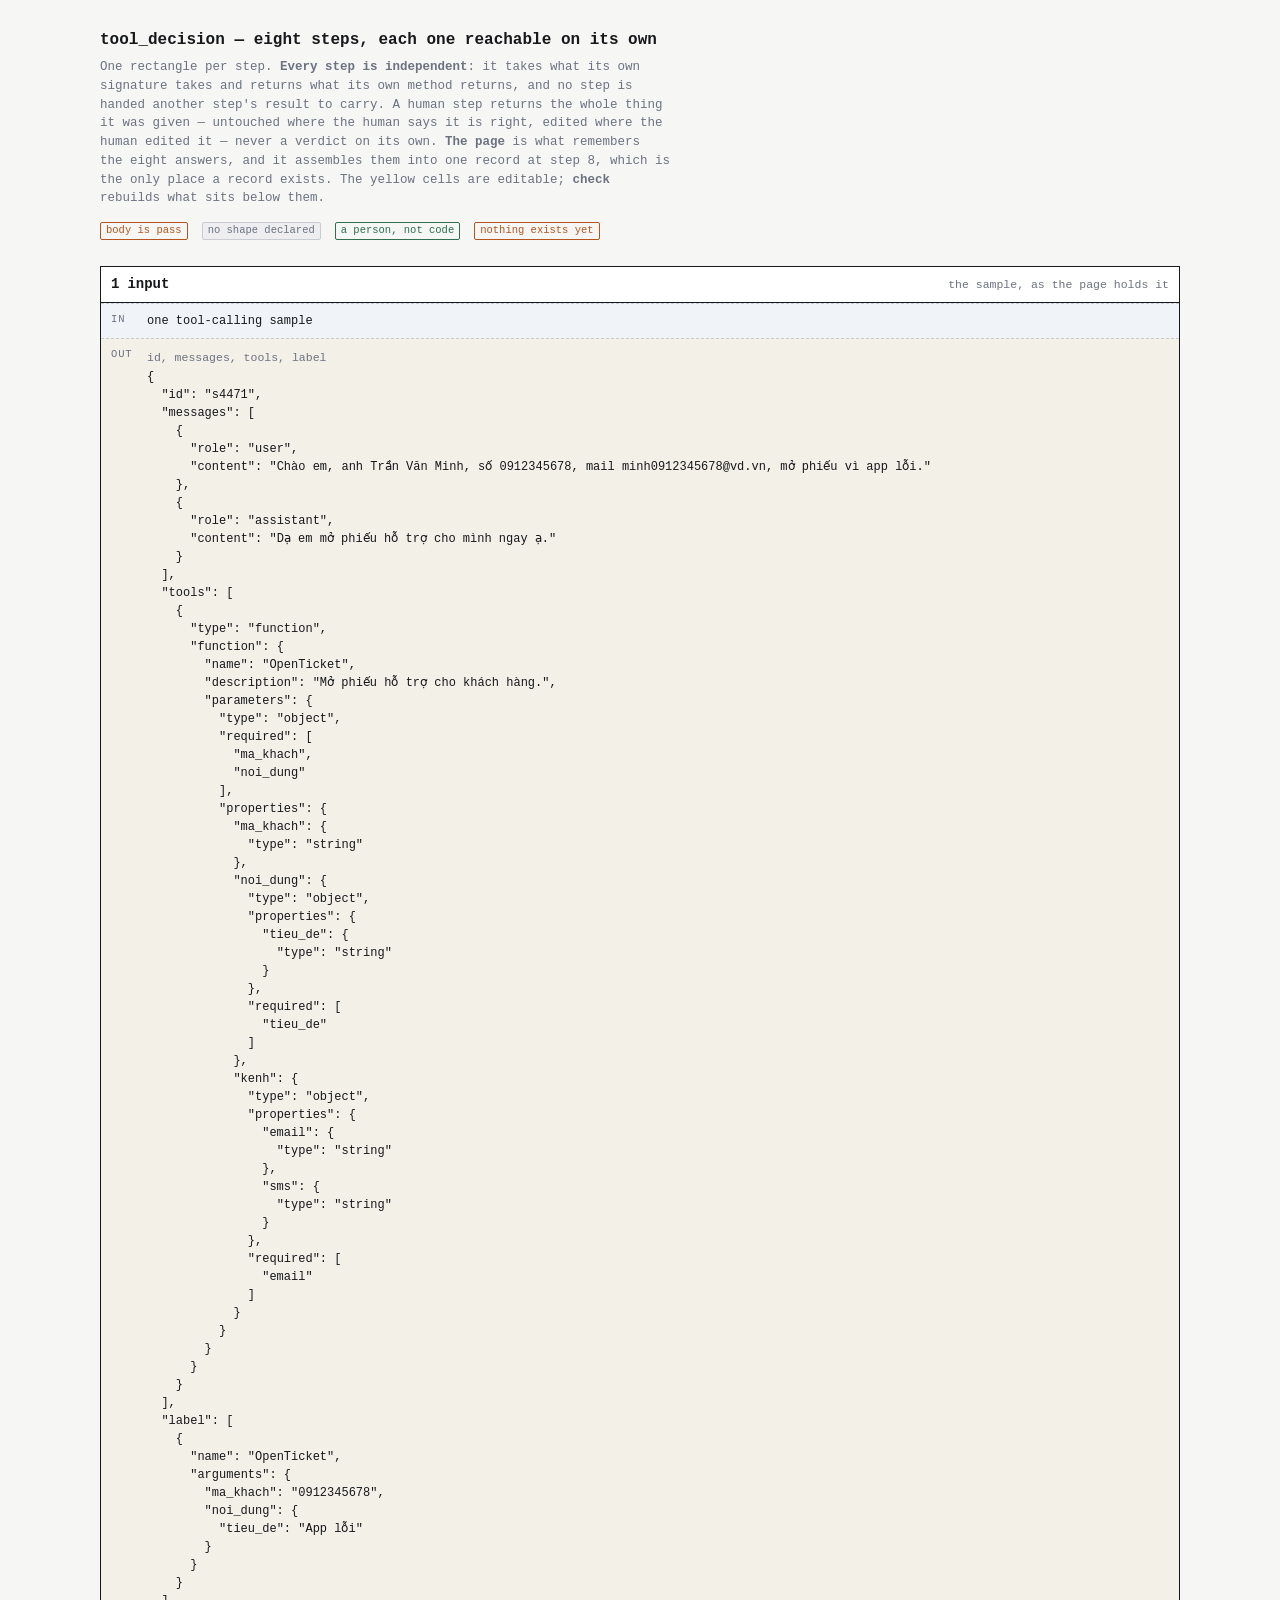
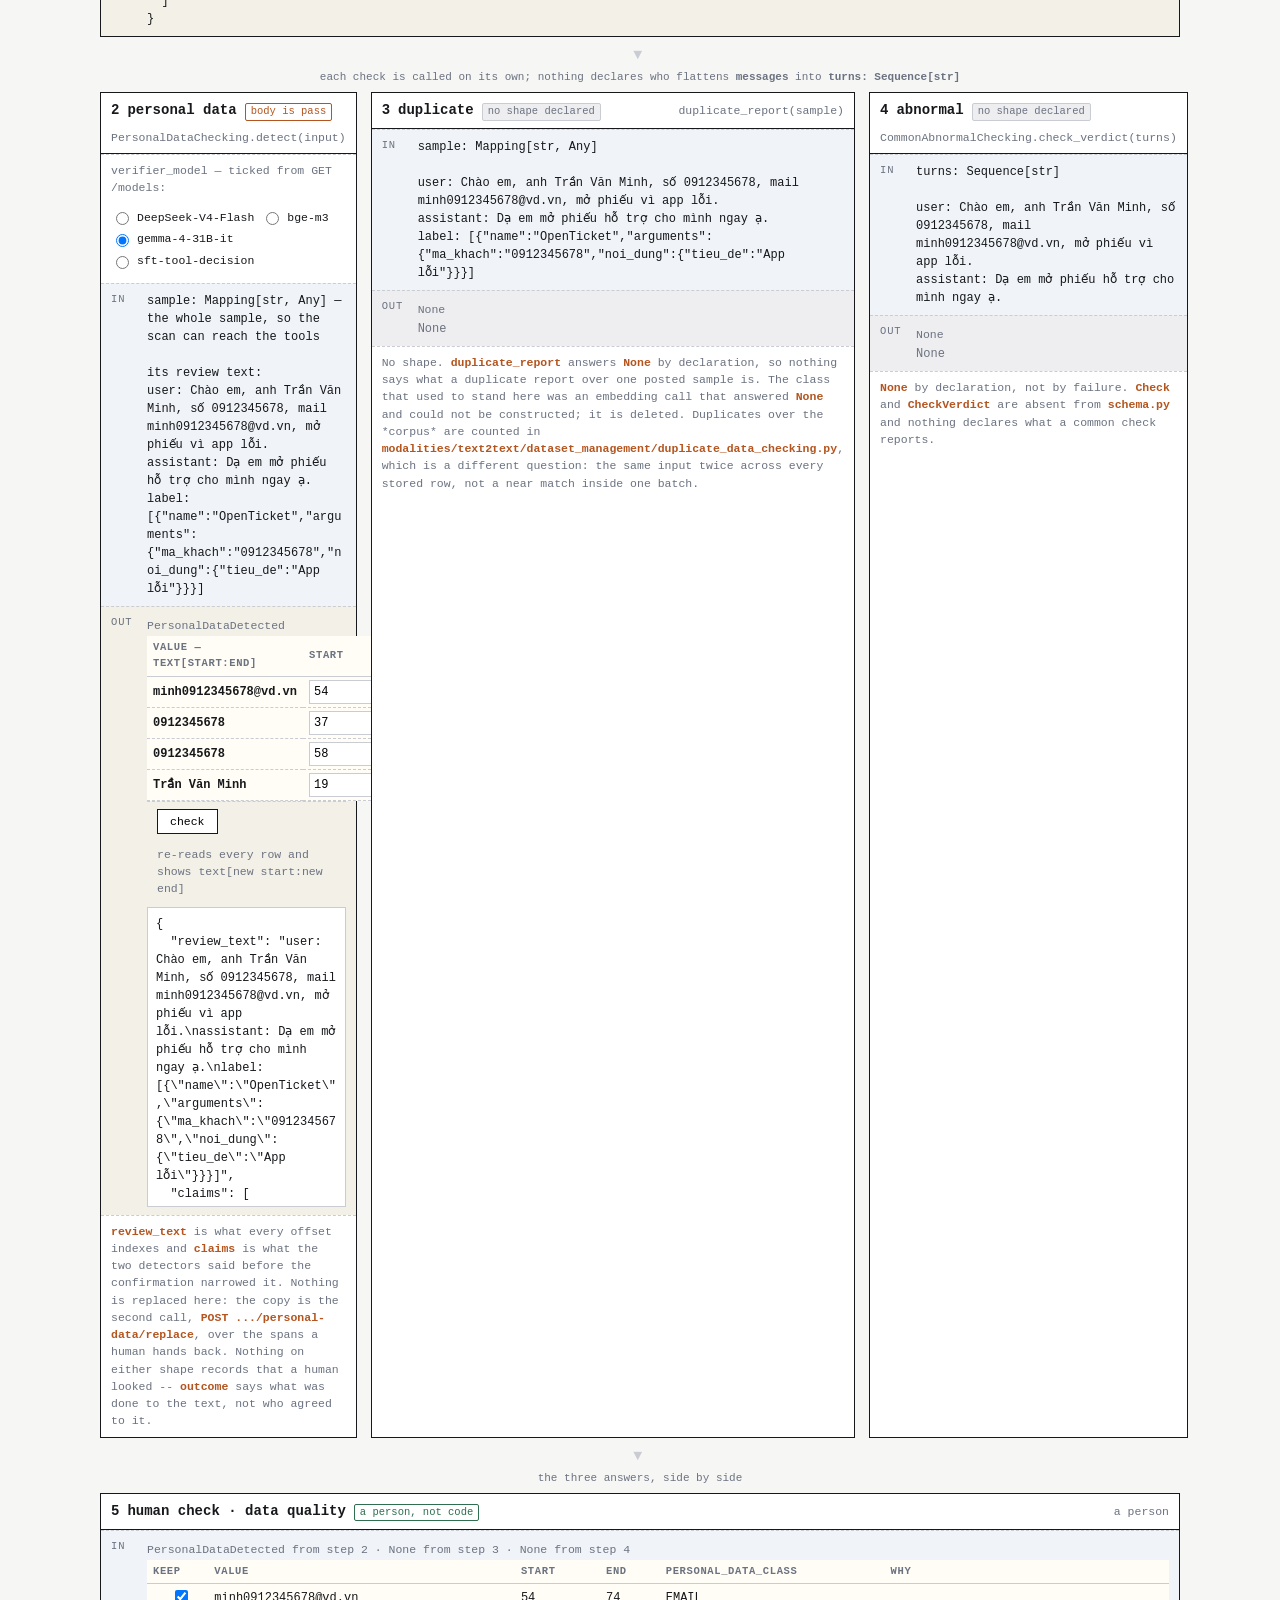
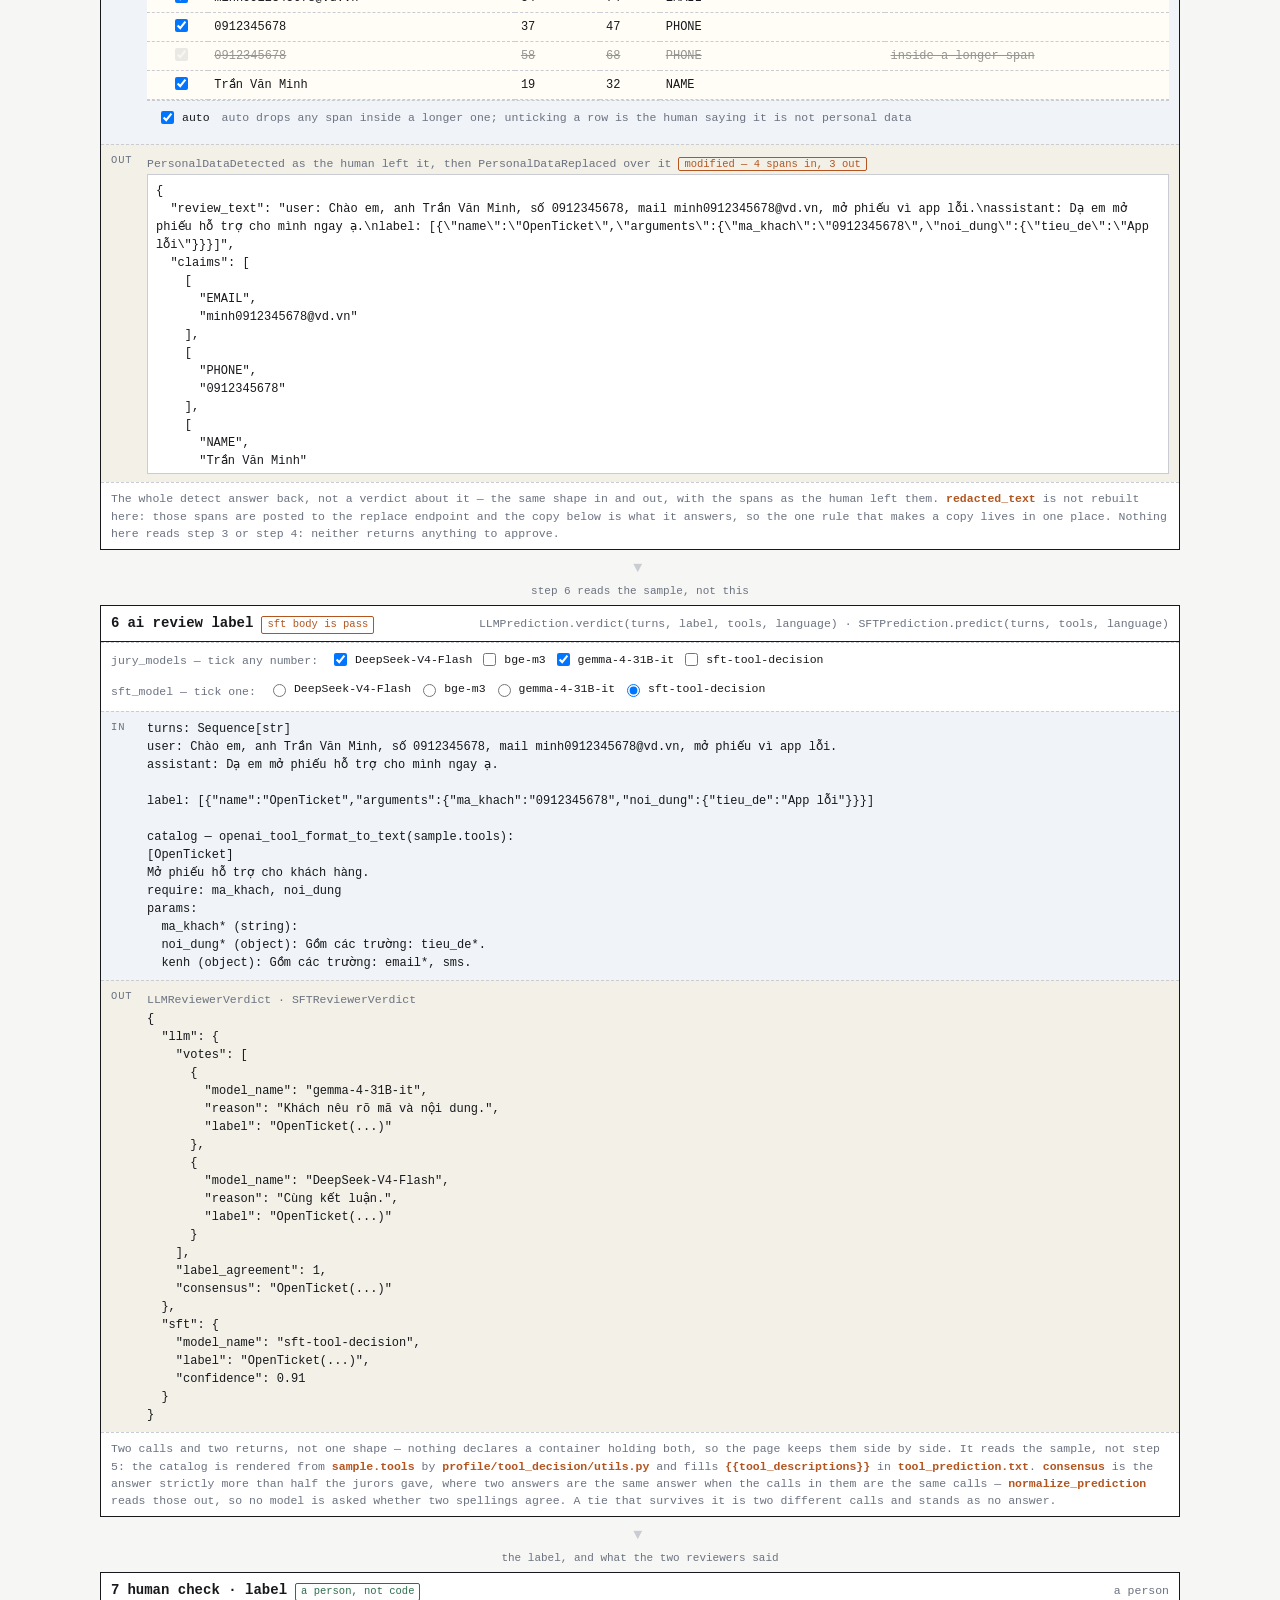
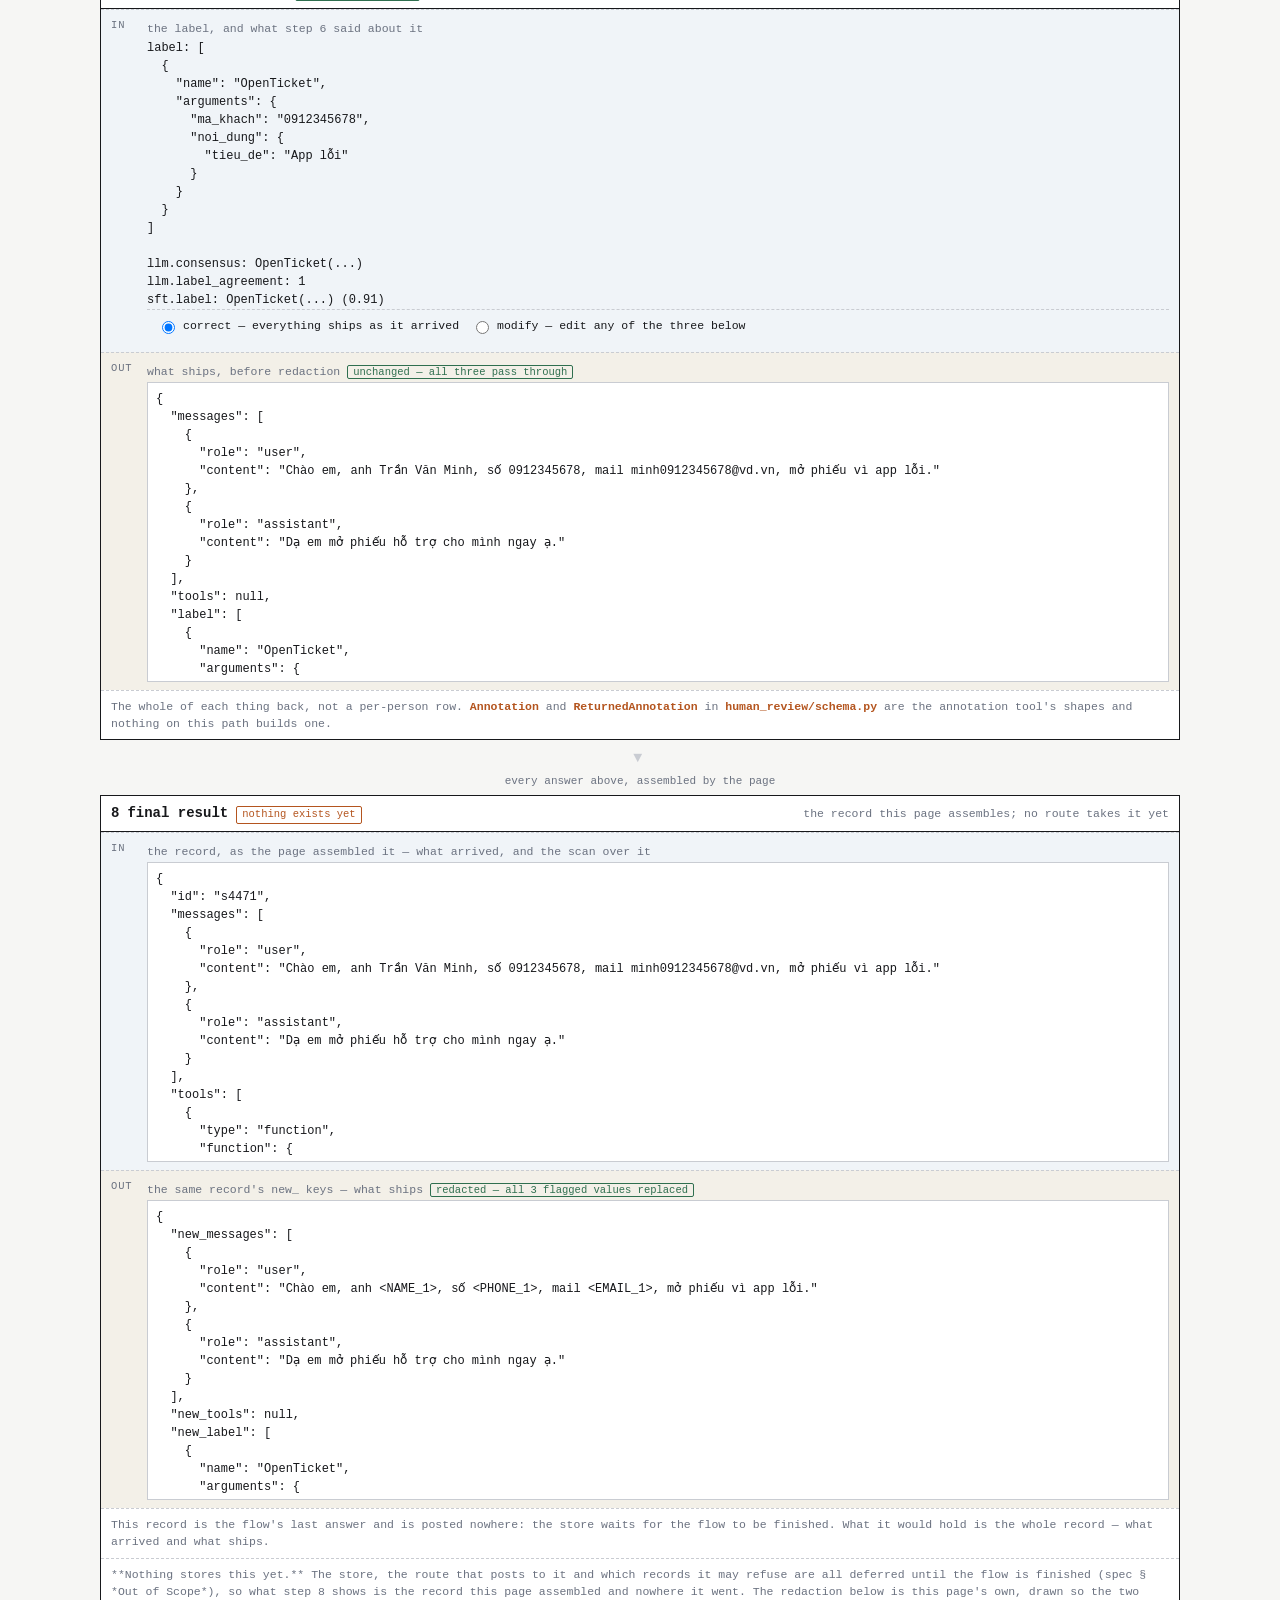
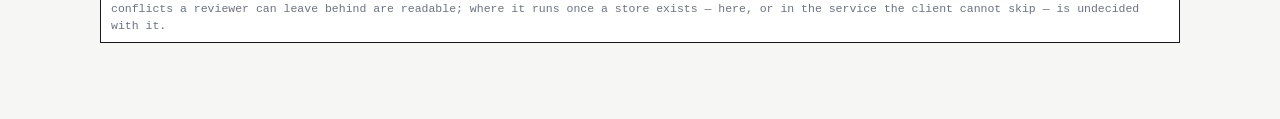
==== commit 58710424: "feat(store): a database that may be absent, two tables, and what a corpus can be asked Phase 0 and P" ====
--- a/src/dataforce/edge/static/index.html
+++ b/src/dataforce/edge/static/index.html
@@ -228,10 +228,10 @@
 </section>`;
 
 const stepDuplicate = () => `<section class="step">
-  ${head(3, "duplicate", ["noshape", "no shape declared"], "DuplicateDataChecking.duplicate_groups(samples)")}
-  ${band("in", "in", "samples: Sequence[str]\n\n" + REVIEW_TEXT)}
+  ${head(3, "duplicate", ["noshape", "no shape declared"], "duplicate_report(sample)")}
+  ${band("in", "in", "sample: Mapping[str, Any]\n\n" + REVIEW_TEXT)}
   ${band("out", "out", "None", "None")}
-  ${why("No shape. `duplicate_groups` answers `None` by declaration and `embedding()` is abstract with nothing answering it, so nothing says what a duplicate report is. `DuplicateGroups` is in `schema.py` and this drawing points at nothing.")}
+  ${why("No shape. `duplicate_report` answers `None` by declaration, so nothing says what a duplicate report over one posted sample is. The class that used to stand here was an embedding call that answered `None` and could not be constructed; it is deleted. Duplicates over the *corpus* are counted in `modalities/text2text/dataset_management/duplicate_data_checking.py`, which is a different question: the same input twice across every stored row, not a near match inside one batch.")}
 </section>`;
 
 const stepAbnormal = () => `<section class="step">
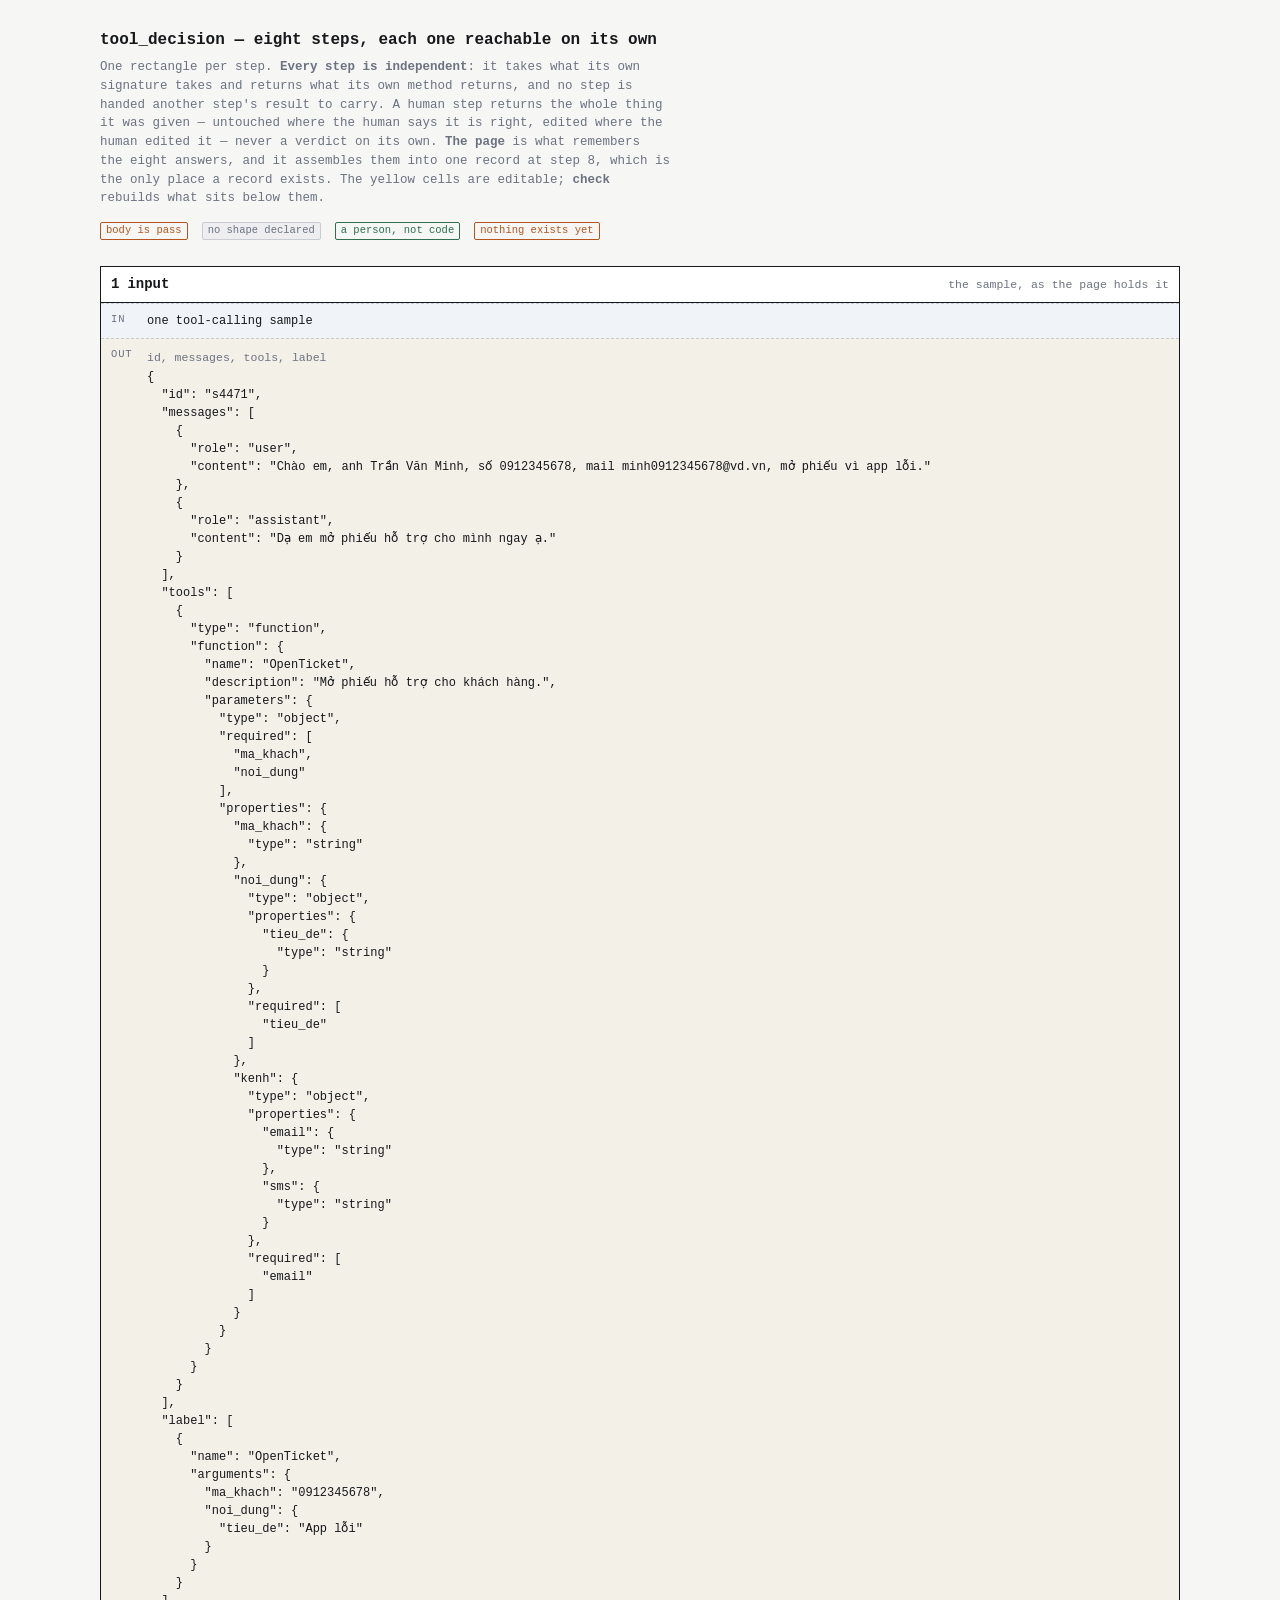
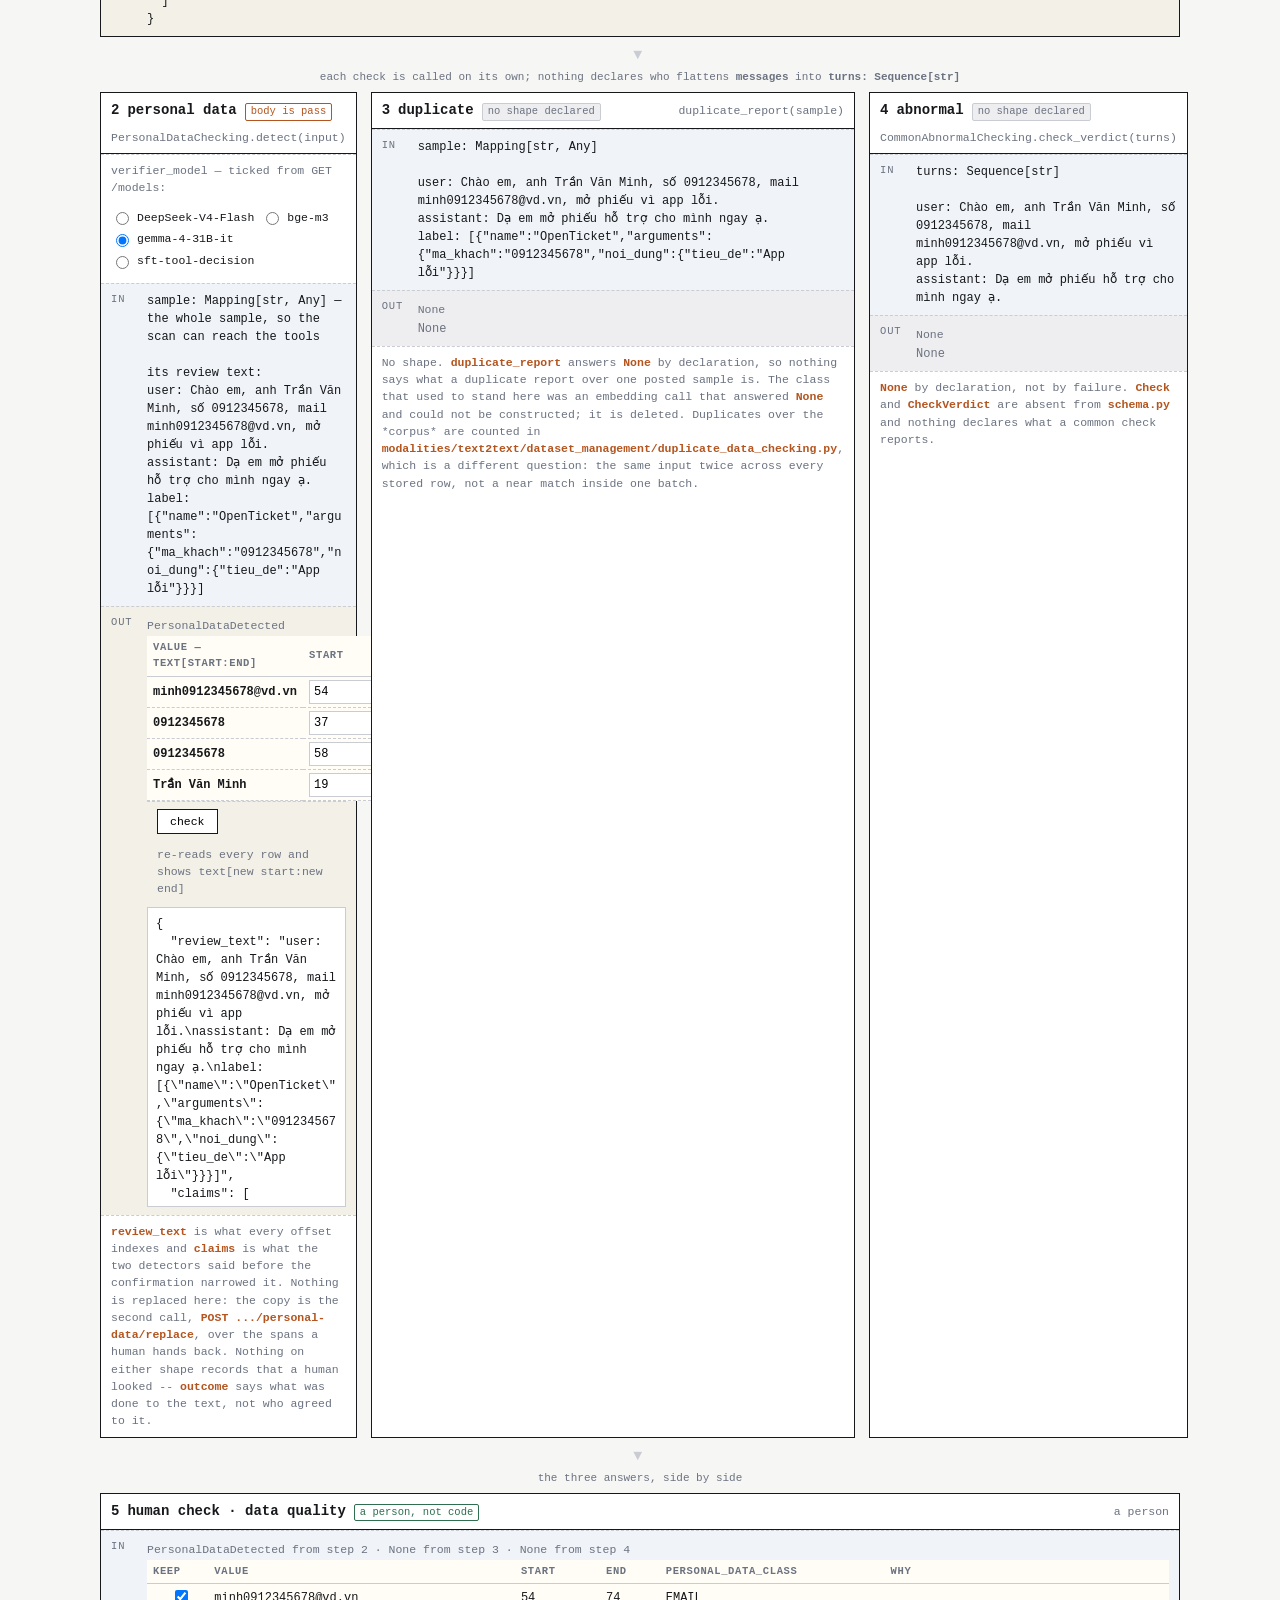
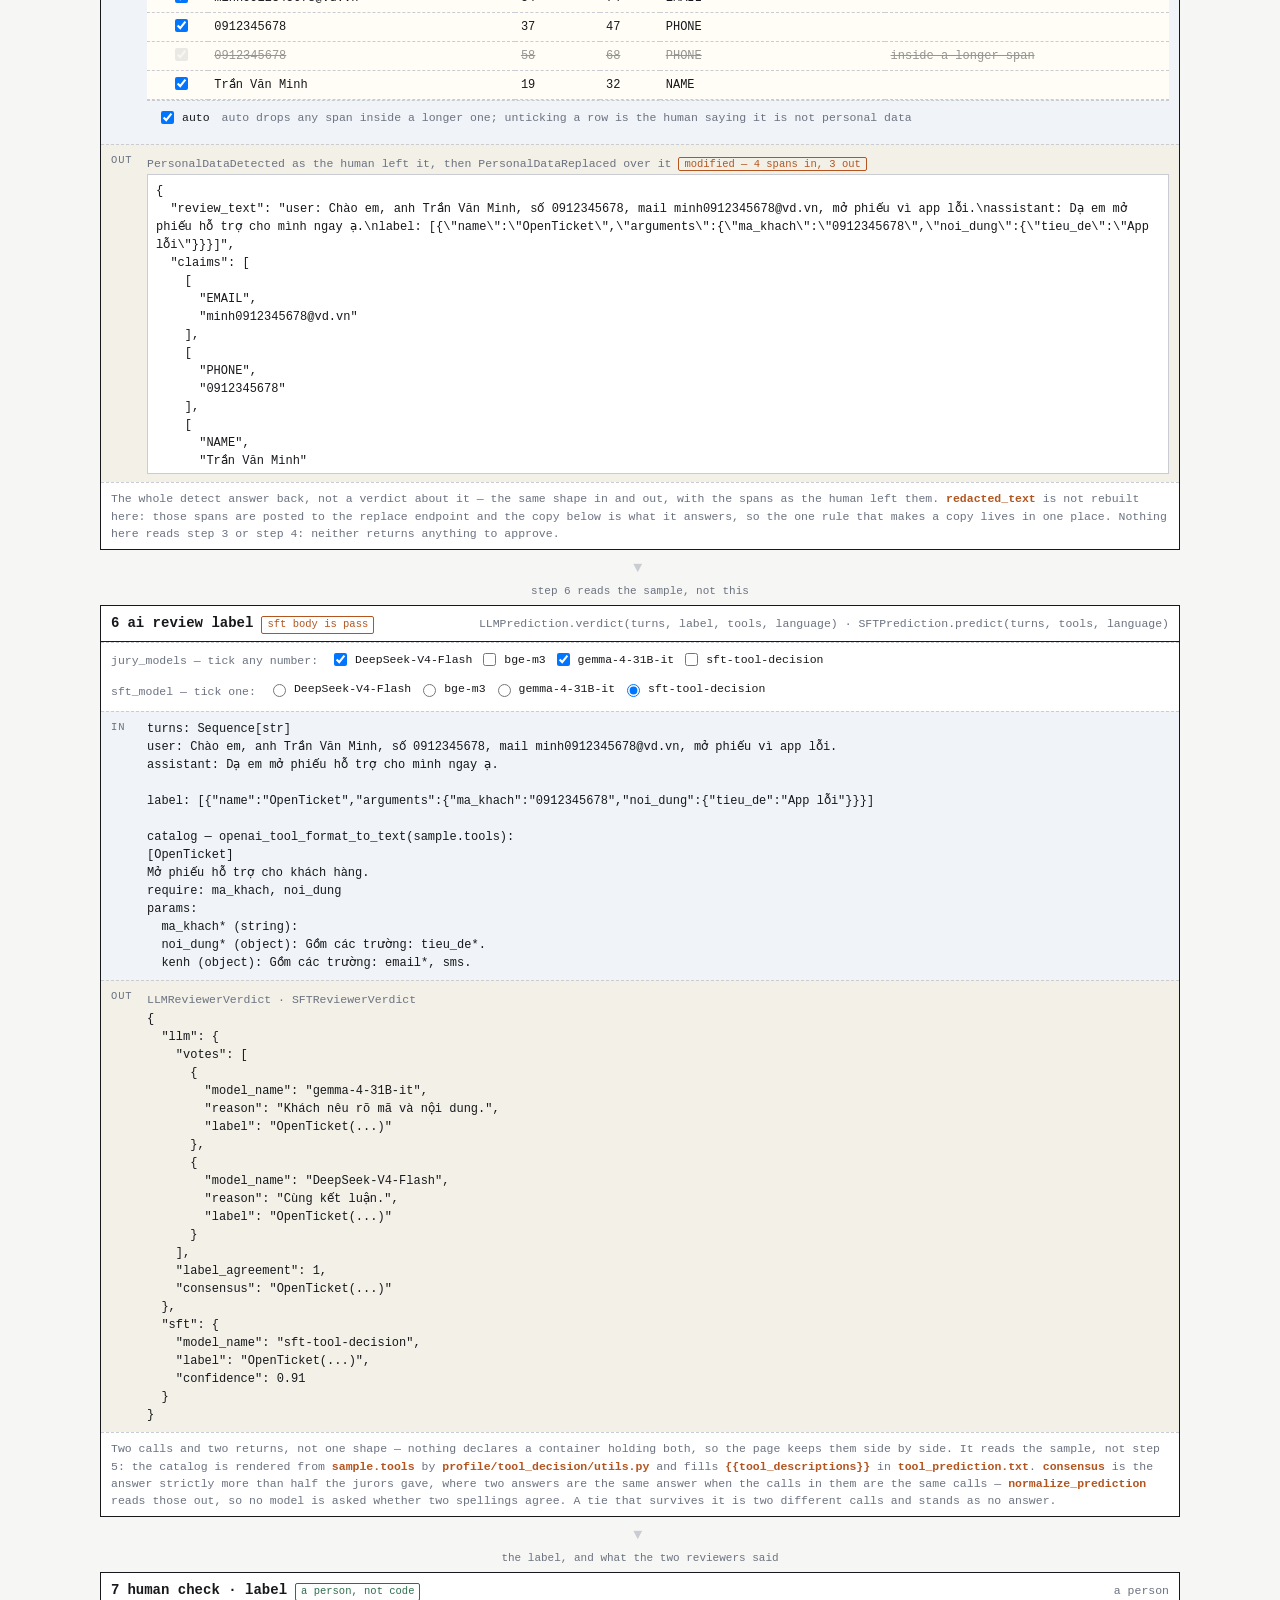
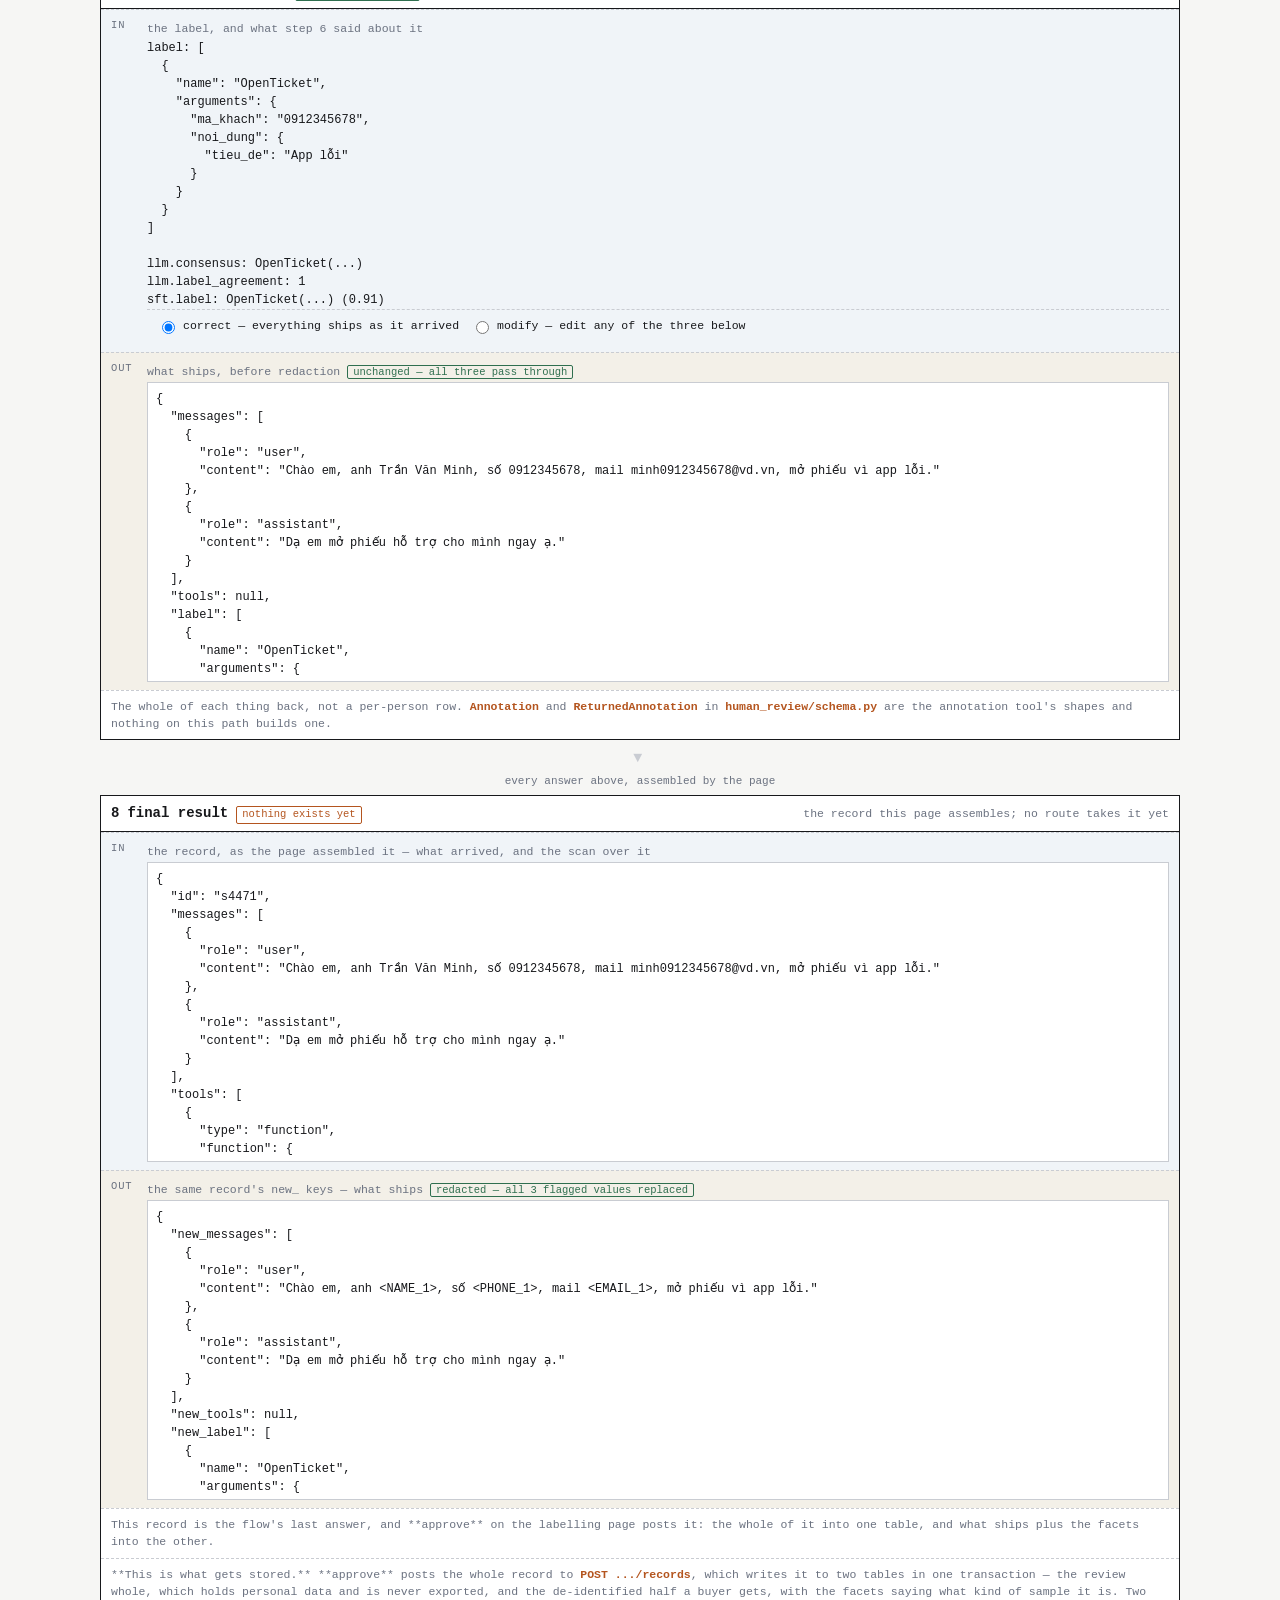
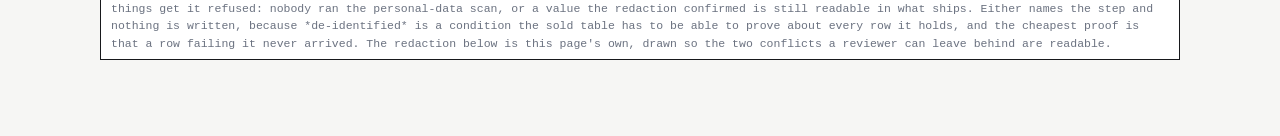
==== commit 3c61362c: "feat(store): a reviewed sample lands in both tables, and every name says what it answers Phase 3. **" ====
--- a/src/dataforce/edge/static/index.html
+++ b/src/dataforce/edge/static/index.html
@@ -317,7 +317,7 @@
     <pre id="ships" class="big"></pre>
   </div></div>
   <div class="why" id="row-note"></div>
-  ${why("**Nothing stores this yet.** The store, the route that posts to it and which records it may refuse are all deferred until the flow is finished (spec § *Out of Scope*), so what step 8 shows is the record this page assembled and nowhere it went. The redaction below is this page's own, drawn so the two conflicts a reviewer can leave behind are readable; where it runs once a store exists — here, or in the service the client cannot skip — is undecided with it.")}
+  ${why("**This is what gets stored.** **approve** posts the whole record to `POST .../records`, which writes it to two tables in one transaction — the review whole, which holds personal data and is never exported, and the de-identified half a buyer gets, with the facets saying what kind of sample it is. Two things get it refused: nobody ran the personal-data scan, or a value the redaction confirmed is still readable in what ships. Either names the step and nothing is written, because *de-identified* is a condition the sold table has to be able to prove about every row it holds, and the cheapest proof is that a row failing it never arrived. The redaction below is this page's own, drawn so the two conflicts a reviewer can leave behind are readable.")}
 </section>`;
 
 // ---------------------------------------------------------------- the drawing
@@ -568,9 +568,8 @@
       new_messages: record.new_messages, new_tools: record.new_tools,
       new_label: record.new_label
     });
-    const notes = ["This record is the flow's last answer and is posted nowhere: the store waits"
-      + " for the flow to be finished. What it would hold is the whole record — what arrived and"
-      + " what ships."];
+    const notes = ["This record is the flow's last answer, and **approve** on the labelling page"
+      + " posts it: the whole of it into one table, and what ships plus the facets into the other."];
     if (found.left.length) {
       notes.push(`${found.left.length} flagged value(s) stay in this record, unticked by the `
         + `reviewer: ${found.left.map(value => JSON.stringify(value)).join(", ")}`
